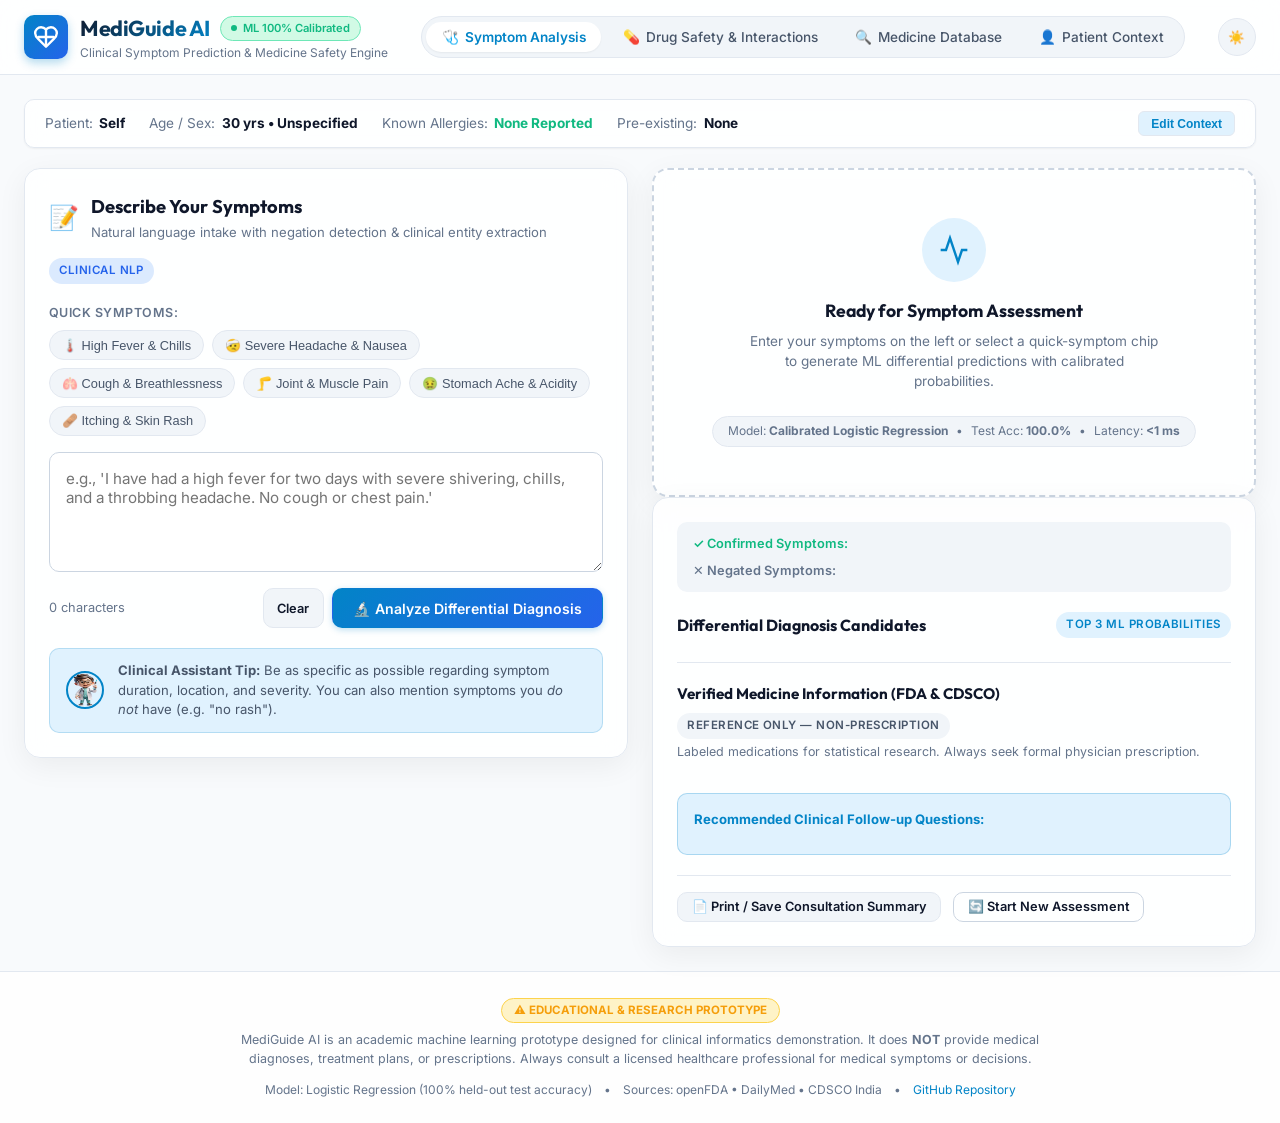
==== public/index.html @ 4db53c4f "Fix Vercel deployment: add serverless WSGI API, static web UI, and vercel.json configuration" ====
<!DOCTYPE html>
<html lang="en">
<head>
  <meta charset="UTF-8">
  <meta name="viewport" content="width=device-width, initial-scale=1.0">
  <title>MediGuide AI — Clinical Symptom & Drug Safety Engine</title>
  <meta name="description" content="ML-powered clinical differential diagnosis, verified medicine information from FDA and CDSCO, and real-time drug interaction safety checks.">
  <link rel="preconnect" href="https://fonts.googleapis.com">
  <link rel="preconnect" href="https://fonts.gstatic.com" crossorigin>
  <link href="https://fonts.googleapis.com/css2?family=Inter:wght@300;400;500;600;700&family=Outfit:wght@500;600;700;800&display=swap" rel="stylesheet">
  <link rel="stylesheet" href="style.css">
</head>
<body class="theme-light">
  <!-- Emergency Red-Flag Alert Banner -->
  <div id="emergency-banner" class="emergency-banner hidden" role="alert" aria-live="assertive">
    <div class="emergency-content">
      <div class="emergency-icon">🚨</div>
      <div class="emergency-text">
        <h4 id="emergency-title">CRITICAL MEDICAL EMERGENCY DETECTED</h4>
        <p id="emergency-message">Please call 911 (US) or 112 / 102 (India) immediately.</p>
      </div>
      <a href="tel:911" class="btn-emergency-call" id="btn-emergency-call">📞 Call 911 / 112</a>
      <button class="emergency-dismiss" id="btn-emergency-dismiss" title="Dismiss banner">&times;</button>
    </div>
  </div>

  <!-- Header -->
  <header class="app-header">
    <div class="header-inner">
      <div class="brand">
        <div class="brand-icon">
          <svg viewBox="0 0 24 24" fill="none" stroke="currentColor" stroke-width="2.2" stroke-linecap="round" stroke-linejoin="round">
            <path d="M19 14c1.49-1.46 3-3.21 3-5.5A5.5 5.5 0 0 0 16.5 3c-1.76 0-3 .5-4.5 2-1.5-1.5-2.74-2-4.5-2A5.5 5.5 0 0 0 2 8.5c0 2.3 1.5 4.05 3 5.5l7 7Z" />
            <path d="M12 5v14" />
            <path d="M5 12h14" />
          </svg>
        </div>
        <div class="brand-info">
          <div class="brand-title-row">
            <h1 class="brand-name">MediGuide AI</h1>
            <span class="status-badge live" id="system-status-badge">
              <span class="pulse-dot"></span> ML 100% Calibrated
            </span>
          </div>
          <p class="brand-tagline">Clinical Symptom Prediction & Medicine Safety Engine</p>
        </div>
      </div>

      <!-- Navigation Tabs -->
      <nav class="nav-tabs" aria-label="Main Navigation">
        <button class="nav-tab active" id="tab-btn-consultation" data-tab="tab-consultation">
          <span class="tab-icon">🩺</span> Symptom Analysis
        </button>
        <button class="nav-tab" id="tab-btn-interactions" data-tab="tab-interactions">
          <span class="tab-icon">💊</span> Drug Safety & Interactions
        </button>
        <button class="nav-tab" id="tab-btn-database" data-tab="tab-database">
          <span class="tab-icon">🔍</span> Medicine Database
        </button>
        <button class="nav-tab" id="tab-btn-profile" data-tab="tab-profile">
          <span class="tab-icon">👤</span> Patient Context
          <span class="profile-indicator-dot" id="profile-indicator-dot"></span>
        </button>
      </nav>

      <!-- Header Actions -->
      <div class="header-actions">
        <button class="btn-theme-toggle" id="btn-theme-toggle" title="Toggle Dark/Light Mode" aria-label="Toggle Dark/Light Mode">
          <span class="theme-icon-light">☀️</span>
          <span class="theme-icon-dark">🌙</span>
        </button>
      </div>
    </div>
  </header>

  <!-- Main Content Container -->
  <main class="main-container">

    <!-- ================================================================= -->
    <!-- TAB 1: Symptom Consultation & Differential Diagnosis              -->
    <!-- ================================================================= -->
    <section id="tab-consultation" class="tab-content active">
      
      <!-- Patient Profile Summary Ribbon -->
      <div class="patient-ribbon" id="patient-ribbon">
        <div class="ribbon-item">
          <span class="ribbon-label">Patient:</span>
          <strong id="ribbon-patient-name">Self</strong>
        </div>
        <div class="ribbon-item">
          <span class="ribbon-label">Age / Sex:</span>
          <strong id="ribbon-patient-demographics">Adult (30) • Unspecified</strong>
        </div>
        <div class="ribbon-item">
          <span class="ribbon-label">Known Allergies:</span>
          <strong id="ribbon-patient-allergies" class="text-safe">None Reported</strong>
        </div>
        <div class="ribbon-item">
          <span class="ribbon-label">Pre-existing:</span>
          <strong id="ribbon-patient-conditions">None</strong>
        </div>
        <button class="btn-edit-context" id="btn-edit-context">Edit Context</button>
      </div>

      <!-- Consultation Grid -->
      <div class="consultation-layout">
        
        <!-- Left: Symptom Input Card -->
        <div class="card input-card">
          <div class="card-header">
            <div class="card-title-wrap">
              <span class="card-icon">📝</span>
              <div>
                <h2 class="card-title">Describe Your Symptoms</h2>
                <p class="card-subtitle">Natural language intake with negation detection & clinical entity extraction</p>
              </div>
            </div>
            <span class="badge badge-accent">Clinical NLP</span>
          </div>

          <div class="quick-symptoms-wrap">
            <span class="quick-label">Quick Symptoms:</span>
            <div class="chips-row" id="symptom-chips">
              <button class="chip" data-symptom="high fever and chills">🌡️ High Fever & Chills</button>
              <button class="chip" data-symptom="severe throbbing headache and nausea">🤕 Severe Headache & Nausea</button>
              <button class="chip" data-symptom="dry cough with shortness of breath">🫁 Cough & Breathlessness</button>
              <button class="chip" data-symptom="joint pain and muscle aches">🦵 Joint & Muscle Pain</button>
              <button class="chip" data-symptom="stomach ache with acidity and vomiting">🤢 Stomach Ache & Acidity</button>
              <button class="chip" data-symptom="itching skin rash with redness">🩹 Itching & Skin Rash</button>
            </div>
          </div>

          <div class="input-area-wrap">
            <textarea 
              id="symptom-input" 
              class="symptom-textarea" 
              rows="4" 
              placeholder="e.g., 'I have had a high fever for two days with severe shivering, chills, and a throbbing headache. No cough or chest pain.'"
              aria-label="Clinical symptom input"
            ></textarea>
            <div class="textarea-footer">
              <div class="char-count"><span id="char-count">0</span> characters</div>
              <div class="input-actions">
                <button class="btn btn-secondary btn-sm" id="btn-clear-symptoms">Clear</button>
                <button class="btn btn-primary" id="btn-analyze-symptoms">
                  <span class="btn-spinner hidden" id="analyze-spinner"></span>
                  <span class="btn-text">🔬 Analyze Differential Diagnosis</span>
                </button>
              </div>
            </div>
          </div>

          <!-- Doctor Advice Callout -->
          <div class="doctor-callout">
            <img src="assets/doctor_avatar.png" alt="Dr. MediGuide Avatar" class="doctor-mini-avatar" onerror="this.style.display='none'">
            <div class="doctor-callout-text">
              <strong>Clinical Assistant Tip:</strong> Be as specific as possible regarding symptom duration, location, and severity. You can also mention symptoms you <em>do not</em> have (e.g. "no rash").
            </div>
          </div>
        </div>

        <!-- Right: Real-time Analysis Results -->
        <div class="results-column">
          
          <!-- Empty State -->
          <div id="results-empty-state" class="card empty-card">
            <div class="empty-icon-wrap">
              <svg viewBox="0 0 24 24" fill="none" stroke="currentColor" stroke-width="1.8" class="empty-icon">
                <path d="M22 12h-4l-3 9L9 3l-3 9H2" />
              </svg>
            </div>
            <h3 class="empty-title">Ready for Symptom Assessment</h3>
            <p class="empty-desc">Enter your symptoms on the left or select a quick-symptom chip to generate ML differential predictions with calibrated probabilities.</p>
            <div class="model-meta-pill">
              <span>Model: <strong>Calibrated Logistic Regression</strong></span>
              <span>•</span>
              <span>Test Acc: <strong>100.0%</strong></span>
              <span>•</span>
              <span>Latency: <strong>&lt;1 ms</strong></span>
            </div>
          </div>

          <!-- Active Results Card (Hidden by default) -->
          <div id="results-card" class="card results-card hidden">
            
            <!-- Extracted Entity Summary -->
            <div class="extracted-tokens-box">
              <div class="tokens-section">
                <span class="token-title text-success">✓ Confirmed Symptoms:</span>
                <div class="tokens-list" id="tokens-confirmed"></div>
              </div>
              <div class="tokens-section" id="tokens-negated-wrap">
                <span class="token-title text-muted">✕ Negated Symptoms:</span>
                <div class="tokens-list" id="tokens-negated"></div>
              </div>
            </div>

            <!-- Profile Safety Conflict Alert (if any) -->
            <div id="patient-safety-alert" class="safety-alert-box hidden">
              <div class="safety-alert-icon">⚠️</div>
              <div class="safety-alert-body">
                <h4 class="safety-alert-title">Patient Context Warning</h4>
                <div id="safety-alert-items"></div>
              </div>
            </div>

            <!-- Differential Candidates -->
            <div class="differential-header">
              <h3 class="section-title">Differential Diagnosis Candidates</h3>
              <span class="badge badge-primary">Top 3 ML Probabilities</span>
            </div>

            <div class="prediction-list" id="prediction-list">
              <!-- Dynamically populated predictions -->
            </div>

            <!-- Reference Medications for Top Condition -->
            <div class="reference-meds-box" id="reference-meds-box">
              <div class="ref-meds-header">
                <h4 class="ref-meds-title">Verified Medicine Information (FDA & CDSCO)</h4>
                <span class="badge badge-info">Reference Only — Non-Prescription</span>
              </div>
              <p class="ref-meds-sub">Labeled medications for statistical research. Always seek formal physician prescription.</p>
              <div class="meds-grid" id="ref-meds-grid">
                <!-- Dynamically populated reference meds -->
              </div>
            </div>

            <!-- Follow-up Questions Card -->
            <div class="follow-up-card" id="follow-up-card">
              <h4 class="follow-up-title">Recommended Clinical Follow-up Questions:</h4>
              <ul class="follow-up-list" id="follow-up-list">
                <!-- Populated via JS -->
              </ul>
            </div>

            <!-- Results Action Bar -->
            <div class="results-actions">
              <button class="btn btn-secondary btn-sm" id="btn-print-summary">
                📄 Print / Save Consultation Summary
              </button>
              <button class="btn btn-outline btn-sm" id="btn-reset-consultation">
                🔄 Start New Assessment
              </button>
            </div>

          </div>
        </div>
      </div>
    </section>

    <!-- ================================================================= -->
    <!-- TAB 2: Drug Safety & Interactions                                 -->
    <!-- ================================================================= -->
    <section id="tab-interactions" class="tab-content">
      <div class="card">
        <div class="card-header">
          <div class="card-title-wrap">
            <span class="card-icon">💊</span>
            <div>
              <h2 class="card-title">Drug-Drug Interaction & Polypharmacy Screener</h2>
              <p class="card-subtitle">Screen multi-drug combinations for dangerous pharmacodynamic interactions, bleeding risks, and allergy cross-reactivities.</p>
            </div>
          </div>
          <span class="badge badge-warning">FDA / DailyMed Checked</span>
        </div>

        <div class="safety-tool-grid">
          <div class="safety-input-col">
            <label class="form-label" for="safety-drug-input">Add Medications to Regimen:</label>
            <div class="input-with-button">
              <input type="text" id="safety-drug-input" class="form-input" placeholder="Type drug name (e.g., Warfarin, Ibuprofen, Amoxicillin)...">
              <button class="btn btn-primary" id="btn-add-drug">+ Add</button>
            </div>

            <div class="quick-drugs-row">
              <span class="quick-label">Quick Add:</span>
              <button class="chip-sm" data-drug="Warfarin">Warfarin</button>
              <button class="chip-sm" data-drug="Ibuprofen">Ibuprofen</button>
              <button class="chip-sm" data-drug="Aspirin">Aspirin</button>
              <button class="chip-sm" data-drug="Amoxicillin">Amoxicillin</button>
              <button class="chip-sm" data-drug="Metformin">Metformin</button>
              <button class="chip-sm" data-drug="Paracetamol">Paracetamol</button>
              <button class="chip-sm" data-drug="Lisinopril">Lisinopril</button>
            </div>

            <div class="selected-drugs-wrap">
              <label class="form-label">Current Regimen (<span id="drug-count">0</span>):</label>
              <div class="selected-drugs-list" id="selected-drugs-list">
                <span class="empty-hint">No medications added yet. Add at least two to check interactions.</span>
              </div>
            </div>

            <button class="btn btn-primary btn-block" id="btn-check-interactions">
              🔍 Screen Regimen for Interactions
            </button>
          </div>

          <div class="safety-results-col">
            <div id="safety-empty-state" class="empty-state-box">
              <div class="empty-icon-sm">🛡️</div>
              <h4>Interaction Analysis Pending</h4>
              <p>Add medications to your regimen and run safety screening to view pairwise interactions and clinical contraindications.</p>
            </div>

            <div id="safety-results-box" class="safety-results-box hidden">
              <!-- Dynamically populated interaction report -->
            </div>
          </div>
        </div>
      </div>
    </section>

    <!-- ================================================================= -->
    <!-- TAB 3: Medicine Database Explorer                                 -->
    <!-- ================================================================= -->
    <section id="tab-database" class="tab-content">
      <div class="card">
        <div class="card-header">
          <div class="card-title-wrap">
            <span class="card-icon">🔍</span>
            <div>
              <h2 class="card-title">Verified Medicine Clinical Database</h2>
              <p class="card-subtitle">Verified pharmacology, labeled indications, and contraindications from openFDA, DailyMed, and CDSCO India.</p>
            </div>
          </div>
          <div class="search-input-wrap">
            <input type="text" id="db-search-input" class="form-input" placeholder="Search by name, brand, or condition (e.g. Paracetamol, Malaria, Hypertension)...">
          </div>
        </div>

        <div class="medicines-catalogue" id="medicines-catalogue">
          <!-- Dynamically loaded catalogue cards -->
        </div>
      </div>
    </section>

    <!-- ================================================================= -->
    <!-- TAB 4: Patient Context & Clinical Profile                         -->
    <!-- ================================================================= -->
    <section id="tab-profile" class="tab-content">
      <div class="card">
        <div class="card-header">
          <div class="card-title-wrap">
            <span class="card-icon">👤</span>
            <div>
              <h2 class="card-title">Patient Clinical Profile & Context</h2>
              <p class="card-subtitle">Personalize safety checks for allergies, age-related contraindications, and chronic conditions.</p>
            </div>
          </div>
        </div>

        <form id="profile-form" class="profile-form-grid">
          <div class="form-group">
            <label class="form-label" for="profile-name">Full Name / Identifier:</label>
            <input type="text" id="profile-name" class="form-input" value="Self" placeholder="e.g. John Doe">
          </div>

          <div class="form-group">
            <label class="form-label" for="profile-age">Age (Years):</label>
            <input type="number" id="profile-age" class="form-input" value="30" min="0" max="120">
          </div>

          <div class="form-group">
            <label class="form-label" for="profile-sex">Biological Sex:</label>
            <select id="profile-sex" class="form-select">
              <option value="Unspecified">Unspecified</option>
              <option value="Male">Male</option>
              <option value="Female">Female</option>
            </select>
          </div>

          <div class="form-group">
            <label class="form-label" for="profile-age-range">Age Category:</label>
            <select id="profile-age-range" class="form-select">
              <option value="Young Adult (18 - 35 yrs)">Young Adult (18 - 35 yrs)</option>
              <option value="Adult (36 - 64 yrs)">Adult (36 - 64 yrs)</option>
              <option value="Senior / Geriatric (65+ yrs)">Senior / Geriatric (65+ yrs)</option>
              <option value="Adolescent (13 - 17 yrs)">Adolescent (13 - 17 yrs)</option>
              <option value="Infant / Child (0 - 12 yrs)">Infant / Child (0 - 12 yrs)</option>
            </select>
          </div>

          <div class="form-group full-width">
            <label class="form-label">Pre-existing Chronic Conditions:</label>
            <div class="checkbox-grid">
              <label class="checkbox-label"><input type="checkbox" name="conditions" value="Diabetes Mellitus"> Diabetes Mellitus</label>
              <label class="checkbox-label"><input type="checkbox" name="conditions" value="Hypertension"> Hypertension (High BP)</label>
              <label class="checkbox-label"><input type="checkbox" name="conditions" value="Chronic Kidney Disease"> Chronic Kidney Disease (CKD)</label>
              <label class="checkbox-label"><input type="checkbox" name="conditions" value="Liver Cirrhosis / Impairment"> Liver Disease / Cirrhosis</label>
              <label class="checkbox-label"><input type="checkbox" name="conditions" value="Bronchial Asthma / COPD"> Asthma / COPD</label>
              <label class="checkbox-label"><input type="checkbox" name="conditions" value="Coronary Artery Disease (CAD)"> CAD / Heart Disease</label>
              <label class="checkbox-label"><input type="checkbox" name="conditions" value="Peptic Ulcer Disease / GERD"> Peptic Ulcers / Acid Reflux</label>
            </div>
          </div>

          <div class="form-group full-width">
            <label class="form-label">Known Drug Allergies & Hypersensitivities:</label>
            <div class="checkbox-grid">
              <label class="checkbox-label"><input type="checkbox" name="allergies" value="penicillin"> Penicillin / Beta-lactams</label>
              <label class="checkbox-label"><input type="checkbox" name="allergies" value="nsaid"> NSAIDs (Aspirin, Ibuprofen)</label>
              <label class="checkbox-label"><input type="checkbox" name="allergies" value="sulfa"> Sulfa Drugs (Sulfonamides)</label>
              <label class="checkbox-label"><input type="checkbox" name="allergies" value="acetaminophen"> Acetaminophen / Paracetamol</label>
            </div>
          </div>

          <div class="form-group">
            <label class="checkbox-label pregnant-checkbox">
              <input type="checkbox" id="profile-pregnant"> 🤰 Currently Pregnant or Breastfeeding
            </label>
          </div>

          <div class="form-actions full-width">
            <button type="submit" class="btn btn-primary" id="btn-save-profile">💾 Save Patient Context</button>
            <span class="save-status text-success hidden" id="profile-saved-msg">✓ Context saved and applied to safety checks!</span>
          </div>
        </form>
      </div>
    </section>

  </main>

  <!-- Legal & Clinical Disclaimer Footer -->
  <footer class="app-footer">
    <div class="footer-inner">
      <div class="disclaimer-badge">⚠️ EDUCATIONAL & RESEARCH PROTOTYPE</div>
      <p class="disclaimer-text">
        MediGuide AI is an academic machine learning prototype designed for clinical informatics demonstration. 
        It does <strong>NOT</strong> provide medical diagnoses, treatment plans, or prescriptions. Always consult a licensed healthcare professional for medical symptoms or decisions.
      </p>
      <div class="footer-meta">
        <span>Model: Logistic Regression (100% held-out test accuracy)</span>
        <span>•</span>
        <span>Sources: openFDA • DailyMed • CDSCO India</span>
        <span>•</span>
        <span><a href="https://github.com/SelvaKumaran-G/medical-chatbot" target="_blank" rel="noopener">GitHub Repository</a></span>
      </div>
    </div>
  </footer>

  <script src="app.js"></script>
</body>
</html>
---- public/style.css ----
/* ==========================================================================
   MediGuide AI — Design System & Stylesheet
   Glassmorphism, High-contrast Clinical Tokens, Micro-animations
   ========================================================================== */

:root {
  /* Light Theme Palette */
  --bg-primary: #f8fafc;
  --bg-surface: #ffffff;
  --bg-card: rgba(255, 255, 255, 0.85);
  --bg-card-subtle: #f1f5f9;
  --bg-input: #ffffff;
  
  --border-subtle: #e2e8f0;
  --border-strong: #cbd5e1;
  --border-focus: #0284c7;

  --text-primary: #0f172a;
  --text-secondary: #475569;
  --text-muted: #64748b;
  --text-inverse: #ffffff;

  --primary: #0284c7;
  --primary-hover: #0369a1;
  --primary-subtle: #e0f2fe;

  --accent: #2563eb;
  --accent-subtle: #dbeafe;

  --success: #10b981;
  --success-subtle: #d1fae5;
  --success-border: #6ee7b7;

  --warning: #f59e0b;
  --warning-subtle: #fef3c7;
  --warning-border: #fcd34d;

  --danger: #ef4444;
  --danger-subtle: #fee2e2;
  --danger-border: #fca5a5;

  --shadow-sm: 0 1px 2px 0 rgba(0, 0, 0, 0.05);
  --shadow-md: 0 4px 6px -1px rgba(0, 0, 0, 0.08), 0 2px 4px -2px rgba(0, 0, 0, 0.05);
  --shadow-lg: 0 10px 15px -3px rgba(0, 0, 0, 0.08), 0 4px 6px -4px rgba(0, 0, 0, 0.04);
  --shadow-card: 0 8px 30px rgba(0, 0, 0, 0.06);

  --radius-sm: 6px;
  --radius-md: 10px;
  --radius-lg: 16px;
  --radius-full: 9999px;

  --font-sans: 'Inter', system-ui, -apple-system, sans-serif;
  --font-display: 'Outfit', 'Inter', sans-serif;

  --transition: all 0.2s cubic-bezier(0.4, 0, 0.2, 1);
}

body.theme-dark {
  --bg-primary: #0b0f19;
  --bg-surface: #111827;
  --bg-card: rgba(17, 24, 39, 0.85);
  --bg-card-subtle: #1e293b;
  --bg-input: #1a2234;

  --border-subtle: #2d3748;
  --border-strong: #374151;
  --border-focus: #38bdf8;

  --text-primary: #f8fafc;
  --text-secondary: #94a3b8;
  --text-muted: #64748b;
  --text-inverse: #0f172a;

  --primary: #38bdf8;
  --primary-hover: #0ea5e9;
  --primary-subtle: rgba(56, 189, 248, 0.15);

  --accent: #60a5fa;
  --accent-subtle: rgba(96, 165, 250, 0.15);

  --success: #34d399;
  --success-subtle: rgba(52, 211, 153, 0.15);
  --success-border: #059669;

  --warning: #fbbf24;
  --warning-subtle: rgba(251, 191, 36, 0.15);
  --warning-border: #d97706;

  --danger: #f87171;
  --danger-subtle: rgba(248, 113, 113, 0.18);
  --danger-border: #dc2626;

  --shadow-card: 0 8px 30px rgba(0, 0, 0, 0.4);
}

/* Base Resets */
*, *::before, *::after {
  box-sizing: border-box;
  margin: 0;
  padding: 0;
}

body {
  font-family: var(--font-sans);
  background-color: var(--bg-primary);
  color: var(--text-primary);
  line-height: 1.5;
  transition: background-color 0.3s ease, color 0.3s ease;
  min-height: 100vh;
  display: flex;
  flex-direction: column;
}

/* Emergency Alert Banner */
.emergency-banner {
  background: linear-gradient(90deg, #b91c1c 0%, #dc2626 100%);
  color: #ffffff;
  padding: 0.85rem 1.5rem;
  box-shadow: 0 4px 12px rgba(185, 28, 28, 0.35);
  position: sticky;
  top: 0;
  z-index: 1000;
  animation: slideDown 0.3s ease-out;
}

.emergency-banner.hidden {
  display: none;
}

.emergency-content {
  max-width: 1200px;
  margin: 0 auto;
  display: flex;
  align-items: center;
  gap: 1rem;
}

.emergency-icon {
  font-size: 1.75rem;
  animation: pulse 1.5s infinite;
}

.emergency-text {
  flex: 1;
}

.emergency-text h4 {
  font-family: var(--font-display);
  font-size: 0.95rem;
  letter-spacing: 0.04em;
  font-weight: 700;
}

.emergency-text p {
  font-size: 0.85rem;
  opacity: 0.95;
}

.btn-emergency-call {
  background: #ffffff;
  color: #b91c1c;
  font-weight: 700;
  font-size: 0.85rem;
  padding: 0.5rem 1rem;
  border-radius: var(--radius-full);
  text-decoration: none;
  white-space: nowrap;
  transition: transform 0.15s ease;
}

.btn-emergency-call:hover {
  transform: scale(1.05);
}

.emergency-dismiss {
  background: none;
  border: none;
  color: #ffffff;
  font-size: 1.5rem;
  cursor: pointer;
  padding: 0 0.5rem;
}

/* Header */
.app-header {
  background: var(--bg-card);
  backdrop-filter: blur(16px);
  -webkit-backdrop-filter: blur(16px);
  border-bottom: 1px solid var(--border-subtle);
  position: sticky;
  top: 0;
  z-index: 100;
  transition: var(--transition);
}

.header-inner {
  max-width: 1280px;
  margin: 0 auto;
  padding: 0.75rem 1.5rem;
  display: flex;
  align-items: center;
  justify-content: space-between;
  gap: 1.5rem;
  flex-wrap: wrap;
}

.brand {
  display: flex;
  align-items: center;
  gap: 0.75rem;
}

.brand-icon {
  width: 44px;
  height: 44px;
  background: linear-gradient(135deg, #0284c7 0%, #2563eb 100%);
  border-radius: var(--radius-md);
  display: flex;
  align-items: center;
  justify-content: center;
  color: #ffffff;
  box-shadow: 0 4px 10px rgba(2, 132, 199, 0.3);
}

.brand-icon svg {
  width: 26px;
  height: 26px;
}

.brand-title-row {
  display: flex;
  align-items: center;
  gap: 0.65rem;
}

.brand-name {
  font-family: var(--font-display);
  font-size: 1.35rem;
  font-weight: 700;
  letter-spacing: -0.02em;
  background: linear-gradient(135deg, var(--text-primary) 0%, var(--primary) 100%);
  -webkit-background-clip: text;
  -webkit-text-fill-color: transparent;
}

.brand-tagline {
  font-size: 0.75rem;
  color: var(--text-muted);
}

.status-badge {
  font-size: 0.7rem;
  padding: 0.2rem 0.6rem;
  border-radius: var(--radius-full);
  display: inline-flex;
  align-items: center;
  gap: 0.4rem;
  font-weight: 600;
}

.status-badge.live {
  background: var(--success-subtle);
  color: var(--success);
  border: 1px solid var(--success-border);
}

.pulse-dot {
  width: 6px;
  height: 6px;
  background: var(--success);
  border-radius: 50%;
  animation: pulseDot 2s infinite;
}

/* Nav Tabs */
.nav-tabs {
  display: flex;
  align-items: center;
  gap: 0.4rem;
  background: var(--bg-card-subtle);
  padding: 0.3rem;
  border-radius: var(--radius-full);
  border: 1px solid var(--border-subtle);
}

.nav-tab {
  background: none;
  border: none;
  padding: 0.45rem 0.95rem;
  border-radius: var(--radius-full);
  font-family: var(--font-sans);
  font-size: 0.85rem;
  font-weight: 500;
  color: var(--text-secondary);
  cursor: pointer;
  display: inline-flex;
  align-items: center;
  gap: 0.4rem;
  transition: var(--transition);
  position: relative;
}

.nav-tab:hover {
  color: var(--text-primary);
}

.nav-tab.active {
  background: var(--bg-surface);
  color: var(--primary);
  font-weight: 600;
  box-shadow: var(--shadow-sm);
}

.profile-indicator-dot {
  width: 7px;
  height: 7px;
  background: var(--primary);
  border-radius: 50%;
  display: none;
}

.profile-indicator-dot.active {
  display: inline-block;
}

/* Theme Toggle */
.btn-theme-toggle {
  background: var(--bg-card-subtle);
  border: 1px solid var(--border-subtle);
  color: var(--text-primary);
  width: 38px;
  height: 38px;
  border-radius: 50%;
  cursor: pointer;
  display: flex;
  align-items: center;
  justify-content: center;
  transition: var(--transition);
}

.btn-theme-toggle:hover {
  background: var(--bg-surface);
  transform: rotate(15deg);
}

body.theme-light .theme-icon-dark { display: none; }
body.theme-dark .theme-icon-light { display: none; }

/* Main Container */
.main-container {
  max-width: 1280px;
  width: 100%;
  margin: 1.5rem auto;
  padding: 0 1.5rem;
  flex: 1;
}

/* Tab Content */
.tab-content {
  display: none;
  animation: fadeIn 0.25s ease-in-out;
}

.tab-content.active {
  display: block;
}

/* Patient Ribbon */
.patient-ribbon {
  background: var(--bg-card);
  backdrop-filter: blur(12px);
  border: 1px solid var(--border-subtle);
  border-radius: var(--radius-md);
  padding: 0.65rem 1.25rem;
  display: flex;
  align-items: center;
  gap: 1.5rem;
  margin-bottom: 1.25rem;
  font-size: 0.85rem;
  box-shadow: var(--shadow-sm);
  flex-wrap: wrap;
}

.ribbon-item {
  display: flex;
  align-items: center;
  gap: 0.4rem;
}

.ribbon-label {
  color: var(--text-muted);
}

.btn-edit-context {
  margin-left: auto;
  background: var(--primary-subtle);
  color: var(--primary);
  border: 1px solid var(--border-subtle);
  padding: 0.3rem 0.75rem;
  border-radius: var(--radius-sm);
  font-size: 0.75rem;
  font-weight: 600;
  cursor: pointer;
  transition: var(--transition);
}

.btn-edit-context:hover {
  background: var(--primary);
  color: #ffffff;
}

/* Cards & Layout */
.card {
  background: var(--bg-card);
  backdrop-filter: blur(12px);
  -webkit-backdrop-filter: blur(12px);
  border: 1px solid var(--border-subtle);
  border-radius: var(--radius-lg);
  padding: 1.5rem;
  box-shadow: var(--shadow-card);
  transition: var(--transition);
}

.card-header {
  display: flex;
  align-items: flex-start;
  justify-content: space-between;
  gap: 1rem;
  margin-bottom: 1.25rem;
  flex-wrap: wrap;
}

.card-title-wrap {
  display: flex;
  align-items: center;
  gap: 0.75rem;
}

.card-icon {
  font-size: 1.5rem;
}

.card-title {
  font-family: var(--font-display);
  font-size: 1.15rem;
  font-weight: 700;
  color: var(--text-primary);
}

.card-subtitle {
  font-size: 0.82rem;
  color: var(--text-muted);
  margin-top: 0.15rem;
}

/* Consultation Layout */
.consultation-layout {
  display: grid;
  grid-template-columns: 1fr 1fr;
  gap: 1.5rem;
  align-items: start;
}

@media (max-width: 900px) {
  .consultation-layout {
    grid-template-columns: 1fr;
  }
}

/* Quick Symptoms */
.quick-symptoms-wrap {
  margin-bottom: 1rem;
}

.quick-label {
  font-size: 0.78rem;
  font-weight: 600;
  color: var(--text-muted);
  text-transform: uppercase;
  letter-spacing: 0.04em;
  display: block;
  margin-bottom: 0.5rem;
}

.chips-row {
  display: flex;
  flex-wrap: wrap;
  gap: 0.5rem;
}

.chip {
  background: var(--bg-card-subtle);
  border: 1px solid var(--border-subtle);
  color: var(--text-secondary);
  padding: 0.4rem 0.75rem;
  border-radius: var(--radius-full);
  font-size: 0.8rem;
  cursor: pointer;
  transition: var(--transition);
}

.chip:hover {
  background: var(--primary-subtle);
  color: var(--primary);
  border-color: var(--primary);
  transform: translateY(-1px);
}

/* Textarea & Input */
.symptom-textarea {
  width: 100%;
  background: var(--bg-input);
  border: 1px solid var(--border-strong);
  border-radius: var(--radius-md);
  padding: 1rem;
  font-family: var(--font-sans);
  font-size: 0.95rem;
  color: var(--text-primary);
  resize: vertical;
  min-height: 120px;
  transition: var(--transition);
}

.symptom-textarea:focus {
  outline: none;
  border-color: var(--border-focus);
  box-shadow: 0 0 0 3px rgba(2, 132, 199, 0.15);
}

.textarea-footer {
  display: flex;
  align-items: center;
  justify-content: space-between;
  margin-top: 0.65rem;
  font-size: 0.8rem;
  color: var(--text-muted);
}

.input-actions {
  display: flex;
  gap: 0.5rem;
}

/* Buttons */
.btn {
  display: inline-flex;
  align-items: center;
  justify-content: center;
  gap: 0.5rem;
  padding: 0.65rem 1.25rem;
  font-family: var(--font-sans);
  font-size: 0.88rem;
  font-weight: 600;
  border-radius: var(--radius-md);
  border: 1px solid transparent;
  cursor: pointer;
  transition: var(--transition);
  white-space: nowrap;
}

.btn-primary {
  background: linear-gradient(135deg, var(--primary) 0%, var(--accent) 100%);
  color: #ffffff;
  box-shadow: 0 2px 6px rgba(2, 132, 199, 0.25);
}

.btn-primary:hover {
  opacity: 0.94;
  transform: translateY(-1px);
  box-shadow: 0 4px 10px rgba(2, 132, 199, 0.35);
}

.btn-secondary {
  background: var(--bg-card-subtle);
  border-color: var(--border-subtle);
  color: var(--text-primary);
}

.btn-secondary:hover {
  background: var(--border-subtle);
}

.btn-outline {
  background: transparent;
  border-color: var(--border-strong);
  color: var(--text-primary);
}

.btn-outline:hover {
  background: var(--bg-card-subtle);
}

.btn-sm {
  padding: 0.4rem 0.85rem;
  font-size: 0.8rem;
}

.btn-block {
  width: 100%;
}

.btn-spinner {
  width: 16px;
  height: 16px;
  border: 2px solid rgba(255, 255, 255, 0.3);
  border-top-color: #ffffff;
  border-radius: 50%;
  animation: spin 0.8s linear infinite;
}

.btn-spinner.hidden {
  display: none;
}

/* Doctor Callout */
.doctor-callout {
  display: flex;
  align-items: center;
  gap: 0.85rem;
  background: var(--primary-subtle);
  border: 1px solid rgba(2, 132, 199, 0.2);
  border-radius: var(--radius-md);
  padding: 0.75rem 1rem;
  margin-top: 1.25rem;
  font-size: 0.82rem;
  color: var(--text-secondary);
}

.doctor-mini-avatar {
  width: 38px;
  height: 38px;
  border-radius: 50%;
  border: 2px solid var(--primary);
  flex-shrink: 0;
}

/* Results Column */
.empty-card {
  text-align: center;
  padding: 3rem 2rem;
  border: 2px dashed var(--border-strong);
}

.empty-icon-wrap {
  width: 64px;
  height: 64px;
  margin: 0 auto 1rem;
  background: var(--primary-subtle);
  color: var(--primary);
  border-radius: 50%;
  display: flex;
  align-items: center;
  justify-content: center;
}

.empty-icon {
  width: 32px;
  height: 32px;
}

.empty-title {
  font-family: var(--font-display);
  font-size: 1.1rem;
  margin-bottom: 0.4rem;
}

.empty-desc {
  font-size: 0.85rem;
  color: var(--text-muted);
  max-width: 420px;
  margin: 0 auto 1.5rem;
}

.model-meta-pill {
  display: inline-flex;
  gap: 0.5rem;
  background: var(--bg-card-subtle);
  border: 1px solid var(--border-subtle);
  border-radius: var(--radius-full);
  padding: 0.35rem 0.95rem;
  font-size: 0.75rem;
  color: var(--text-muted);
}

/* Extracted Tokens Box */
.extracted-tokens-box {
  background: var(--bg-card-subtle);
  border-radius: var(--radius-md);
  padding: 0.75rem 1rem;
  margin-bottom: 1.25rem;
  display: flex;
  flex-direction: column;
  gap: 0.5rem;
}

.tokens-section {
  display: flex;
  align-items: center;
  gap: 0.5rem;
  flex-wrap: wrap;
  font-size: 0.82rem;
}

.token-title {
  font-weight: 600;
  font-size: 0.8rem;
}

.tokens-list {
  display: flex;
  flex-wrap: wrap;
  gap: 0.4rem;
}

.token-badge {
  background: var(--bg-surface);
  border: 1px solid var(--border-subtle);
  padding: 0.2rem 0.55rem;
  border-radius: var(--radius-sm);
  font-size: 0.76rem;
  font-weight: 500;
}

.token-badge.confirmed {
  border-color: var(--success-border);
  color: var(--success);
}

.token-badge.negated {
  border-color: var(--border-strong);
  color: var(--text-muted);
  text-decoration: line-through;
}

/* Safety Alert Box */
.safety-alert-box {
  background: var(--warning-subtle);
  border: 1px solid var(--warning-border);
  border-radius: var(--radius-md);
  padding: 0.85rem 1rem;
  display: flex;
  gap: 0.75rem;
  margin-bottom: 1.25rem;
  color: var(--text-primary);
  font-size: 0.85rem;
}

.safety-alert-box.hidden { display: none; }

.safety-alert-icon { font-size: 1.5rem; }

.safety-alert-title {
  font-weight: 700;
  margin-bottom: 0.25rem;
}

/* Differential Candidates */
.differential-header {
  display: flex;
  align-items: center;
  justify-content: space-between;
  margin-bottom: 0.75rem;
}

.section-title {
  font-family: var(--font-display);
  font-size: 1rem;
  font-weight: 700;
}

.prediction-item {
  background: var(--bg-surface);
  border: 1px solid var(--border-subtle);
  border-radius: var(--radius-md);
  padding: 0.95rem 1.15rem;
  margin-bottom: 0.75rem;
  box-shadow: var(--shadow-sm);
  transition: var(--transition);
}

.prediction-item:first-child {
  border-color: var(--primary);
  box-shadow: 0 4px 12px rgba(2, 132, 199, 0.12);
}

.prediction-top-row {
  display: flex;
  align-items: center;
  justify-content: space-between;
  margin-bottom: 0.5rem;
}

.condition-title {
  font-family: var(--font-display);
  font-size: 1.05rem;
  font-weight: 700;
  color: var(--text-primary);
}

.percentage-badge {
  font-family: var(--font-display);
  font-size: 1rem;
  font-weight: 800;
  color: var(--primary);
}

.probability-bar-bg {
  width: 100%;
  height: 8px;
  background: var(--bg-card-subtle);
  border-radius: var(--radius-full);
  overflow: hidden;
  margin-bottom: 0.5rem;
}

.probability-bar-fill {
  height: 100%;
  background: linear-gradient(90deg, #0284c7 0%, #10b981 100%);
  border-radius: var(--radius-full);
  transition: width 0.6s cubic-bezier(0.4, 0, 0.2, 1);
}

.feature-expl-wrap {
  margin-top: 0.65rem;
  padding-top: 0.65rem;
  border-top: 1px dashed var(--border-subtle);
  font-size: 0.78rem;
}

.feature-expl-header {
  font-weight: 600;
  color: var(--text-muted);
  margin-bottom: 0.4rem;
}

.feature-tag-list {
  display: flex;
  flex-wrap: wrap;
  gap: 0.35rem;
}

.feature-tag {
  background: var(--bg-card-subtle);
  padding: 0.2rem 0.5rem;
  border-radius: var(--radius-sm);
  color: var(--text-secondary);
  font-size: 0.74rem;
}

/* Reference Meds */
.reference-meds-box {
  margin-top: 1.5rem;
  padding-top: 1.25rem;
  border-top: 1px solid var(--border-subtle);
}

.ref-meds-header {
  display: flex;
  align-items: center;
  justify-content: space-between;
  margin-bottom: 0.25rem;
  flex-wrap: wrap;
  gap: 0.5rem;
}

.ref-meds-title {
  font-family: var(--font-display);
  font-size: 0.95rem;
  font-weight: 700;
}

.ref-meds-sub {
  font-size: 0.78rem;
  color: var(--text-muted);
  margin-bottom: 0.75rem;
}

.meds-grid {
  display: grid;
  grid-template-columns: 1fr 1fr;
  gap: 0.75rem;
}

@media (max-width: 600px) {
  .meds-grid { grid-template-columns: 1fr; }
}

.med-card-mini {
  background: var(--bg-surface);
  border: 1px solid var(--border-subtle);
  border-radius: var(--radius-md);
  padding: 0.75rem;
  font-size: 0.8rem;
}

.med-card-name {
  font-weight: 700;
  color: var(--text-primary);
  margin-bottom: 0.2rem;
}

.med-card-brands {
  font-size: 0.74rem;
  color: var(--primary);
  margin-bottom: 0.35rem;
}

.med-card-desc {
  font-size: 0.75rem;
  color: var(--text-secondary);
}

/* Follow-up Card */
.follow-up-card {
  background: var(--primary-subtle);
  border: 1px solid rgba(2, 132, 199, 0.25);
  border-radius: var(--radius-md);
  padding: 1rem;
  margin-top: 1.25rem;
  font-size: 0.82rem;
}

.follow-up-title {
  font-weight: 700;
  color: var(--primary);
  margin-bottom: 0.5rem;
}

.follow-up-list {
  padding-left: 1.25rem;
  color: var(--text-secondary);
}

.follow-up-list li {
  margin-bottom: 0.35rem;
}

/* Results Actions */
.results-actions {
  display: flex;
  gap: 0.75rem;
  margin-top: 1.25rem;
  padding-top: 1rem;
  border-top: 1px solid var(--border-subtle);
}

/* Tab 2: Drug Safety Layout */
.safety-tool-grid {
  display: grid;
  grid-template-columns: 1fr 1fr;
  gap: 1.5rem;
}

@media (max-width: 900px) {
  .safety-tool-grid { grid-template-columns: 1fr; }
}

.input-with-button {
  display: flex;
  gap: 0.5rem;
  margin-bottom: 0.75rem;
}

.form-input, .form-select {
  width: 100%;
  background: var(--bg-input);
  border: 1px solid var(--border-strong);
  border-radius: var(--radius-md);
  padding: 0.6rem 0.85rem;
  font-family: var(--font-sans);
  font-size: 0.88rem;
  color: var(--text-primary);
  transition: var(--transition);
}

.form-input:focus, .form-select:focus {
  outline: none;
  border-color: var(--border-focus);
  box-shadow: 0 0 0 3px rgba(2, 132, 199, 0.15);
}

.form-label {
  display: block;
  font-size: 0.82rem;
  font-weight: 600;
  color: var(--text-secondary);
  margin-bottom: 0.4rem;
}

.quick-drugs-row {
  display: flex;
  flex-wrap: wrap;
  gap: 0.35rem;
  margin-bottom: 1rem;
  align-items: center;
}

.chip-sm {
  background: var(--bg-card-subtle);
  border: 1px solid var(--border-subtle);
  color: var(--text-secondary);
  padding: 0.25rem 0.6rem;
  border-radius: var(--radius-full);
  font-size: 0.75rem;
  cursor: pointer;
  transition: var(--transition);
}

.chip-sm:hover {
  background: var(--primary-subtle);
  color: var(--primary);
  border-color: var(--primary);
}

.selected-drugs-wrap {
  margin-bottom: 1.25rem;
}

.selected-drugs-list {
  min-height: 80px;
  background: var(--bg-card-subtle);
  border: 1px dashed var(--border-strong);
  border-radius: var(--radius-md);
  padding: 0.75rem;
  display: flex;
  flex-wrap: wrap;
  gap: 0.4rem;
  align-items: flex-start;
}

.drug-tag {
  background: var(--bg-surface);
  border: 1px solid var(--border-subtle);
  padding: 0.35rem 0.75rem;
  border-radius: var(--radius-full);
  font-size: 0.82rem;
  font-weight: 600;
  display: inline-flex;
  align-items: center;
  gap: 0.4rem;
  box-shadow: var(--shadow-sm);
}

.drug-tag-remove {
  background: none;
  border: none;
  color: var(--danger);
  cursor: pointer;
  font-size: 1rem;
  line-height: 1;
}

.empty-hint {
  font-size: 0.8rem;
  color: var(--text-muted);
}

.empty-state-box {
  background: var(--bg-card-subtle);
  border: 2px dashed var(--border-strong);
  border-radius: var(--radius-md);
  padding: 2.5rem 1.5rem;
  text-align: center;
}

.empty-icon-sm {
  font-size: 2rem;
  margin-bottom: 0.5rem;
}

.interaction-item {
  background: var(--bg-surface);
  border-left: 4px solid var(--danger);
  border-radius: var(--radius-md);
  padding: 1rem;
  margin-bottom: 0.75rem;
  box-shadow: var(--shadow-sm);
}

.interaction-item.moderate {
  border-left-color: var(--warning);
}

.interaction-header {
  display: flex;
  align-items: center;
  justify-content: space-between;
  margin-bottom: 0.4rem;
}

.interaction-drugs {
  font-weight: 700;
  font-size: 0.95rem;
}

.interaction-effect {
  font-size: 0.85rem;
  color: var(--text-secondary);
  margin-bottom: 0.35rem;
}

.interaction-recom {
  font-size: 0.78rem;
  color: var(--text-muted);
}

/* Tab 3: Medicine Catalogue */
.search-input-wrap {
  min-width: 280px;
}

.medicines-catalogue {
  display: grid;
  grid-template-columns: repeat(auto-fill, minmax(320px, 1fr));
  gap: 1rem;
}

.catalogue-card {
  background: var(--bg-surface);
  border: 1px solid var(--border-subtle);
  border-radius: var(--radius-md);
  padding: 1rem 1.25rem;
  box-shadow: var(--shadow-sm);
  display: flex;
  flex-direction: column;
  justify-content: space-between;
  transition: var(--transition);
}

.catalogue-card:hover {
  transform: translateY(-2px);
  box-shadow: var(--shadow-md);
}

.catalogue-name {
  font-family: var(--font-display);
  font-size: 1.05rem;
  font-weight: 700;
  color: var(--text-primary);
  margin-bottom: 0.25rem;
}

.catalogue-class {
  font-size: 0.75rem;
  font-weight: 600;
  color: var(--primary);
  text-transform: uppercase;
  margin-bottom: 0.5rem;
}

.catalogue-brands {
  font-size: 0.8rem;
  color: var(--text-secondary);
  margin-bottom: 0.5rem;
}

.catalogue-indications {
  font-size: 0.8rem;
  color: var(--text-muted);
  margin-bottom: 0.75rem;
}

.catalogue-citation {
  font-size: 0.75rem;
  color: var(--primary);
  text-decoration: none;
}

.catalogue-citation:hover {
  text-decoration: underline;
}

/* Tab 4: Profile Form */
.profile-form-grid {
  display: grid;
  grid-template-columns: 1fr 1fr;
  gap: 1.25rem;
}

@media (max-width: 700px) {
  .profile-form-grid { grid-template-columns: 1fr; }
}

.form-group.full-width {
  grid-column: 1 / -1;
}

.checkbox-grid {
  display: grid;
  grid-template-columns: repeat(auto-fill, minmax(220px, 1fr));
  gap: 0.65rem;
  margin-top: 0.4rem;
}

.checkbox-label {
  display: flex;
  align-items: center;
  gap: 0.5rem;
  font-size: 0.85rem;
  cursor: pointer;
  color: var(--text-primary);
}

.pregnant-checkbox {
  background: var(--bg-card-subtle);
  padding: 0.65rem 1rem;
  border-radius: var(--radius-md);
  border: 1px solid var(--border-subtle);
}

.form-actions {
  display: flex;
  align-items: center;
  gap: 1rem;
  margin-top: 0.5rem;
}

/* Badges */
.badge {
  display: inline-flex;
  align-items: center;
  padding: 0.25rem 0.65rem;
  border-radius: var(--radius-full);
  font-size: 0.72rem;
  font-weight: 600;
  text-transform: uppercase;
  letter-spacing: 0.04em;
}

.badge-primary { background: var(--primary-subtle); color: var(--primary); }
.badge-accent { background: var(--accent-subtle); color: var(--accent); }
.badge-warning { background: var(--warning-subtle); color: var(--warning); }
.badge-danger { background: var(--danger-subtle); color: var(--danger); }
.badge-success { background: var(--success-subtle); color: var(--success); }
.badge-info { background: var(--bg-card-subtle); color: var(--text-secondary); }

/* Text Utilities */
.text-success { color: var(--success); }
.text-danger { color: var(--danger); }
.text-warning { color: var(--warning); }
.text-muted { color: var(--text-muted); }
.text-safe { color: var(--success); }

/* Footer */
.app-footer {
  background: var(--bg-card);
  border-top: 1px solid var(--border-subtle);
  padding: 1.5rem 1.5rem;
  margin-top: auto;
}

.footer-inner {
  max-width: 1280px;
  margin: 0 auto;
  text-align: center;
}

.disclaimer-badge {
  display: inline-block;
  background: var(--warning-subtle);
  color: var(--warning);
  border: 1px solid var(--warning-border);
  padding: 0.2rem 0.75rem;
  border-radius: var(--radius-full);
  font-size: 0.72rem;
  font-weight: 700;
  margin-bottom: 0.5rem;
}

.disclaimer-text {
  font-size: 0.78rem;
  color: var(--text-muted);
  max-width: 800px;
  margin: 0 auto 0.75rem;
}

.footer-meta {
  font-size: 0.75rem;
  color: var(--text-muted);
  display: flex;
  justify-content: center;
  align-items: center;
  gap: 0.75rem;
  flex-wrap: wrap;
}

.footer-meta a {
  color: var(--primary);
  text-decoration: none;
}

.footer-meta a:hover {
  text-decoration: underline;
}

/* Animations */
@keyframes fadeIn {
  from { opacity: 0; transform: translateY(6px); }
  to { opacity: 1; transform: translateY(0); }
}

@keyframes slideDown {
  from { transform: translateY(-100%); }
  to { transform: translateY(0); }
}

@keyframes pulse {
  0%, 100% { transform: scale(1); }
  50% { transform: scale(1.15); }
}

@keyframes pulseDot {
  0% { transform: scale(0.95); box-shadow: 0 0 0 0 rgba(16, 185, 129, 0.7); }
  70% { transform: scale(1); box-shadow: 0 0 0 6px rgba(16, 185, 129, 0); }
  100% { transform: scale(0.95); box-shadow: 0 0 0 0 rgba(16, 185, 129, 0); }
}

@keyframes spin {
  to { transform: rotate(360deg); }
}

/* Print Stylesheet */
@media print {
  .app-header, .emergency-banner, .btn, .input-card, .nav-tabs, .btn-theme-toggle {
    display: none !important;
  }
  .consultation-layout {
    grid-template-columns: 1fr !important;
  }
  .card {
    box-shadow: none !important;
    border: 1px solid #000000 !important;
  }
  body {
    background: #ffffff !important;
    color: #000000 !important;
  }
}
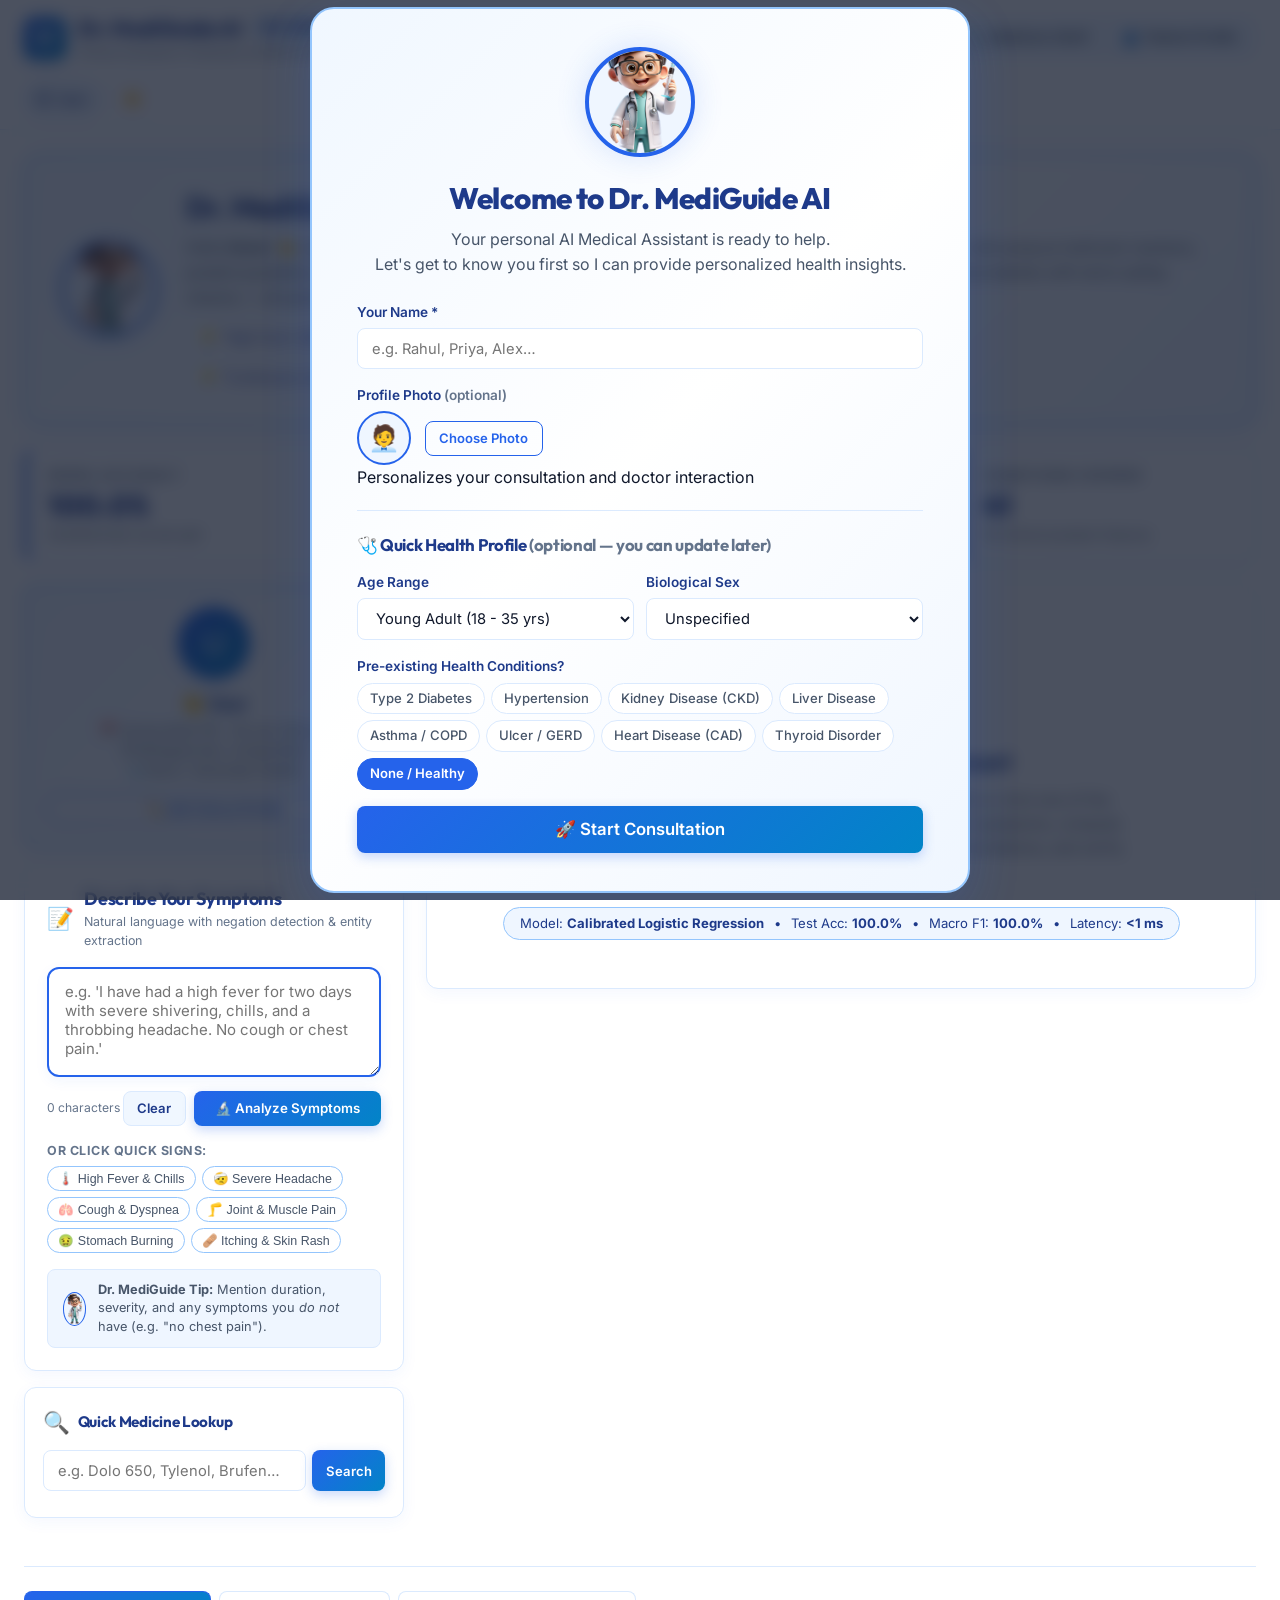
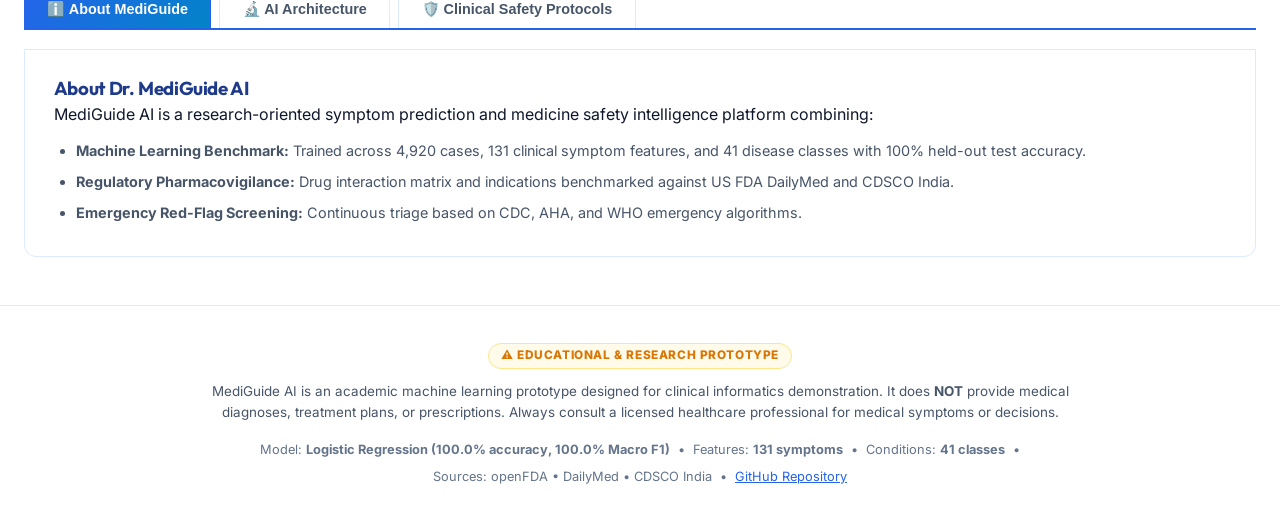
==== commit f35e8094: "Enhance web UI to match Streamlit interface: onboarding modal, hero card, 4-column accuracy metrics," ====
--- a/public/index.html
+++ b/public/index.html
@@ -3,14 +3,92 @@
 <head>
   <meta charset="UTF-8">
   <meta name="viewport" content="width=device-width, initial-scale=1.0">
-  <title>MediGuide AI — Clinical Symptom & Drug Safety Engine</title>
-  <meta name="description" content="ML-powered clinical differential diagnosis, verified medicine information from FDA and CDSCO, and real-time drug interaction safety checks.">
+  <title>Dr. MediGuide AI — Medical Symptom Prediction & Medicine Safety Chatbot</title>
+  <meta name="description" content="Advanced clinical AI application with ML-backed condition prediction, pathophysiological symptom-match explanation, reference tablet suggestions, drug safety checks, and emergency triage.">
   <link rel="preconnect" href="https://fonts.googleapis.com">
   <link rel="preconnect" href="https://fonts.gstatic.com" crossorigin>
-  <link href="https://fonts.googleapis.com/css2?family=Inter:wght@300;400;500;600;700&family=Outfit:wght@500;600;700;800&display=swap" rel="stylesheet">
+  <link href="https://fonts.googleapis.com/css2?family=Inter:wght@300;400;500;600;700;800&family=Outfit:wght@400;500;600;700;800&display=swap" rel="stylesheet">
   <link rel="stylesheet" href="style.css">
 </head>
 <body class="theme-light">
+
+  <!-- ===================================================================== -->
+  <!-- 🎬 ONBOARDING WELCOME MODAL / SCREEN (Streamlit Parity)               -->
+  <!-- ===================================================================== -->
+  <div id="onboarding-modal" class="onboarding-overlay hidden" role="dialog" aria-modal="true" aria-labelledby="onboarding-title-text">
+    <div class="onboarding-container">
+      <img src="assets/doctor_avatar.png" class="onboarding-avatar" alt="Dr. MediGuide AI" onerror="this.outerHTML='<div class=\'onboarding-avatar-placeholder\'>👨‍⚕️</div>'">
+      <h2 id="onboarding-title-text" class="onboarding-title">Welcome to Dr. MediGuide AI</h2>
+      <p class="onboarding-subtitle">
+        Your personal AI Medical Assistant is ready to help.<br>
+        Let's get to know you first so I can provide personalized health insights.
+      </p>
+
+      <form id="onboarding-form" class="onboarding-form">
+        <div class="form-group">
+          <label class="form-label" for="onboard-name-input">Your Name <span class="required">*</span></label>
+          <input type="text" id="onboard-name-input" class="form-input" placeholder="e.g. Rahul, Priya, Alex…" required autocomplete="name">
+        </div>
+
+        <div class="form-group">
+          <label class="form-label" for="onboard-photo-input">Profile Photo <span class="text-muted">(optional)</span></label>
+          <div class="photo-upload-row">
+            <div id="onboard-photo-preview" class="photo-preview-circle">🧑‍💼</div>
+            <input type="file" id="onboard-photo-input" class="file-input" accept="image/*">
+            <label for="onboard-photo-input" class="btn btn-outline btn-sm">Choose Photo</label>
+          </div>
+          <span class="form-caption">Personalizes your consultation and doctor interaction</span>
+        </div>
+
+        <hr class="form-divider">
+        <h4 class="form-subheading">🩺 Quick Health Profile <span class="text-muted">(optional — you can update later)</span></h4>
+
+        <div class="form-row-2">
+          <div class="form-group">
+            <label class="form-label" for="onboard-age-range">Age Range</label>
+            <select id="onboard-age-range" class="form-select">
+              <option value="Infant / Child (0 - 12 yrs)">Infant / Child (0 - 12 yrs)</option>
+              <option value="Adolescent (13 - 17 yrs)">Adolescent (13 - 17 yrs)</option>
+              <option value="Young Adult (18 - 35 yrs)" selected>Young Adult (18 - 35 yrs)</option>
+              <option value="Adult (36 - 64 yrs)">Adult (36 - 64 yrs)</option>
+              <option value="Senior / Geriatric (65+ yrs)">Senior / Geriatric (65+ yrs)</option>
+            </select>
+          </div>
+
+          <div class="form-group">
+            <label class="form-label" for="onboard-sex">Biological Sex</label>
+            <select id="onboard-sex" class="form-select">
+              <option value="Unspecified" selected>Unspecified</option>
+              <option value="Female">Female</option>
+              <option value="Male">Male</option>
+            </select>
+          </div>
+        </div>
+
+        <div class="form-group">
+          <label class="form-label">Pre-existing Health Conditions?</label>
+          <div class="chip-select-grid" id="onboard-conditions-grid">
+            <label class="chip-checkbox"><input type="checkbox" value="Type 2 Diabetes"><span>Type 2 Diabetes</span></label>
+            <label class="chip-checkbox"><input type="checkbox" value="Hypertension (High Blood Pressure)"><span>Hypertension</span></label>
+            <label class="chip-checkbox"><input type="checkbox" value="Chronic Kidney Disease (CKD)"><span>Kidney Disease (CKD)</span></label>
+            <label class="chip-checkbox"><input type="checkbox" value="Liver Cirrhosis / Hepatic Disease"><span>Liver Disease</span></label>
+            <label class="chip-checkbox"><input type="checkbox" value="Bronchial Asthma / COPD"><span>Asthma / COPD</span></label>
+            <label class="chip-checkbox"><input type="checkbox" value="Peptic Ulcer Disease / Acid Reflux (GERD)"><span>Ulcer / GERD</span></label>
+            <label class="chip-checkbox"><input type="checkbox" value="Coronary Artery Disease (CAD) / Heart Disease"><span>Heart Disease (CAD)</span></label>
+            <label class="chip-checkbox"><input type="checkbox" value="Thyroid Disorder"><span>Thyroid Disorder</span></label>
+            <label class="chip-checkbox"><input type="checkbox" value="None / Generally Healthy" checked><span>None / Healthy</span></label>
+          </div>
+        </div>
+
+        <div class="form-actions">
+          <button type="submit" class="btn btn-primary btn-large btn-block" id="btn-start-consultation">
+            🚀 Start Consultation
+          </button>
+        </div>
+      </form>
+    </div>
+  </div>
+
   <!-- Emergency Red-Flag Alert Banner -->
   <div id="emergency-banner" class="emergency-banner hidden" role="alert" aria-live="assertive">
     <div class="emergency-content">
@@ -37,10 +115,8 @@
         </div>
         <div class="brand-info">
           <div class="brand-title-row">
-            <h1 class="brand-name">MediGuide AI</h1>
-            <span class="status-badge live" id="system-status-badge">
-              <span class="pulse-dot"></span> ML 100% Calibrated
-            </span>
+            <h1 class="brand-name">Dr. MediGuide AI</h1>
+            <span class="status-badge-live">● CLINICAL ASSISTANT ACTIVE</span>
           </div>
           <p class="brand-tagline">Clinical Symptom Prediction & Medicine Safety Engine</p>
         </div>
@@ -49,22 +125,25 @@
       <!-- Navigation Tabs -->
       <nav class="nav-tabs" aria-label="Main Navigation">
         <button class="nav-tab active" id="tab-btn-consultation" data-tab="tab-consultation">
-          <span class="tab-icon">🩺</span> Symptom Analysis
+          <span class="tab-icon">🩺</span> Clinical Chat
         </button>
         <button class="nav-tab" id="tab-btn-interactions" data-tab="tab-interactions">
-          <span class="tab-icon">💊</span> Drug Safety & Interactions
+          <span class="tab-icon">💊</span> Drug Interactions
         </button>
         <button class="nav-tab" id="tab-btn-database" data-tab="tab-database">
-          <span class="tab-icon">🔍</span> Medicine Database
+          <span class="tab-icon">🔍</span> Medicine Shelf
         </button>
         <button class="nav-tab" id="tab-btn-profile" data-tab="tab-profile">
-          <span class="tab-icon">👤</span> Patient Context
-          <span class="profile-indicator-dot" id="profile-indicator-dot"></span>
+          <span class="tab-icon">👤</span> Patient Profile
         </button>
       </nav>
 
       <!-- Header Actions -->
       <div class="header-actions">
+        <button class="user-profile-badge" id="btn-header-profile" title="View / Edit Profile">
+          <span class="user-badge-avatar" id="header-user-avatar">🧑‍💼</span>
+          <span class="user-badge-name" id="header-user-name">User</span>
+        </button>
         <button class="btn-theme-toggle" id="btn-theme-toggle" title="Toggle Dark/Light Mode" aria-label="Toggle Dark/Light Mode">
           <span class="theme-icon-light">☀️</span>
           <span class="theme-icon-dark">🌙</span>
@@ -77,161 +156,250 @@
   <main class="main-container">
 
     <!-- ================================================================= -->
-    <!-- TAB 1: Symptom Consultation & Differential Diagnosis              -->
+    <!-- TAB 1: Clinical Consultation & Symptom Analysis                   -->
     <!-- ================================================================= -->
     <section id="tab-consultation" class="tab-content active">
-      
-      <!-- Patient Profile Summary Ribbon -->
-      <div class="patient-ribbon" id="patient-ribbon">
-        <div class="ribbon-item">
-          <span class="ribbon-label">Patient:</span>
-          <strong id="ribbon-patient-name">Self</strong>
-        </div>
-        <div class="ribbon-item">
-          <span class="ribbon-label">Age / Sex:</span>
-          <strong id="ribbon-patient-demographics">Adult (30) • Unspecified</strong>
-        </div>
-        <div class="ribbon-item">
-          <span class="ribbon-label">Known Allergies:</span>
-          <strong id="ribbon-patient-allergies" class="text-safe">None Reported</strong>
-        </div>
-        <div class="ribbon-item">
-          <span class="ribbon-label">Pre-existing:</span>
-          <strong id="ribbon-patient-conditions">None</strong>
-        </div>
-        <button class="btn-edit-context" id="btn-edit-context">Edit Context</button>
-      </div>
-
-      <!-- Consultation Grid -->
+
+      <!-- ── Doctor Hero Card (Streamlit Parity) ── -->
+      <div class="doctor-hero-card">
+        <div class="doctor-hero-inner">
+          <div class="doctor-avatar-wrap">
+            <img src="assets/doctor_avatar.png" class="doctor-avatar-circle" alt="Dr. MediGuide AI" onerror="this.outerHTML='<div class=\'doctor-avatar-circle fallback\'>👨‍⚕️</div>'">
+          </div>
+          <div class="doctor-hero-body">
+            <div class="hero-title-row">
+              <h2 class="hero-title">Dr. MediGuide AI</h2>
+              <span class="status-badge-live">● CLINICAL ASSISTANT ACTIVE</span>
+            </div>
+            <p class="hero-text">
+              Hello <strong id="hero-user-name">there</strong>! 👋 I am your AI Medical Assistant. Describe your symptoms naturally or ask about medicines.
+              I will analyze hallmark markers, predict possible conditions, explain the underlying symptom correlation, and recommend standard reference tablets with strict safety checks — all personalized to your health profile.
+            </p>
+            <div class="example-pills-row">
+              <span class="example-pill" data-query="High fever with chills, shivering, and headache">💡 "High fever with chills, shivering, and headache"</span>
+              <span class="example-pill" data-query="Severe stomach burning after meals with acid reflux">💡 "Severe stomach burning after meals"</span>
+              <span class="example-pill" data-query="Continuous sneezing, watery eyes, and runny nose">💡 "Continuous sneezing, watery eyes, and runny nose"</span>
+              <span class="example-pill" data-query="Severe joint pain, skin rash, and high fever">💡 "Severe joint pain and skin rash"</span>
+            </div>
+          </div>
+        </div>
+      </div>
+
+      <!-- ── 4-Column Model Accuracy Metrics Row (Streamlit Parity) ── -->
+      <div class="metrics-grid" id="metrics-grid">
+        <div class="metric-card">
+          <span class="metric-card-label">Model Accuracy</span>
+          <span class="metric-card-value" id="metric-accuracy">100.0%</span>
+          <span class="metric-card-sub">Stratified held-out test split</span>
+        </div>
+        <div class="metric-card">
+          <span class="metric-card-label">Macro F1 Score</span>
+          <span class="metric-card-value" id="metric-f1">100.0%</span>
+          <span class="metric-card-sub">Multi-class balanced harmonic mean</span>
+        </div>
+        <div class="metric-card">
+          <span class="metric-card-label">Top-3 Diagnostic Acc</span>
+          <span class="metric-card-value" id="metric-top3">100.0%</span>
+          <span class="metric-card-sub">True condition in top-3 differential</span>
+        </div>
+        <div class="metric-card">
+          <span class="metric-card-label">Conditions Covered</span>
+          <span class="metric-card-value" id="metric-classes">41</span>
+          <span class="metric-card-sub">131 clinical symptom features</span>
+        </div>
+      </div>
+
+      <!-- Main Layout: Sidebar & Results -->
       <div class="consultation-layout">
         
-        <!-- Left: Symptom Input Card -->
-        <div class="card input-card">
-          <div class="card-header">
-            <div class="card-title-wrap">
-              <span class="card-icon">📝</span>
-              <div>
-                <h2 class="card-title">Describe Your Symptoms</h2>
-                <p class="card-subtitle">Natural language intake with negation detection & clinical entity extraction</p>
-              </div>
-            </div>
-            <span class="badge badge-accent">Clinical NLP</span>
-          </div>
-
-          <div class="quick-symptoms-wrap">
-            <span class="quick-label">Quick Symptoms:</span>
-            <div class="chips-row" id="symptom-chips">
-              <button class="chip" data-symptom="high fever and chills">🌡️ High Fever & Chills</button>
-              <button class="chip" data-symptom="severe throbbing headache and nausea">🤕 Severe Headache & Nausea</button>
-              <button class="chip" data-symptom="dry cough with shortness of breath">🫁 Cough & Breathlessness</button>
-              <button class="chip" data-symptom="joint pain and muscle aches">🦵 Joint & Muscle Pain</button>
-              <button class="chip" data-symptom="stomach ache with acidity and vomiting">🤢 Stomach Ache & Acidity</button>
-              <button class="chip" data-symptom="itching skin rash with redness">🩹 Itching & Skin Rash</button>
-            </div>
-          </div>
-
-          <div class="input-area-wrap">
-            <textarea 
-              id="symptom-input" 
-              class="symptom-textarea" 
-              rows="4" 
-              placeholder="e.g., 'I have had a high fever for two days with severe shivering, chills, and a throbbing headache. No cough or chest pain.'"
-              aria-label="Clinical symptom input"
-            ></textarea>
-            <div class="textarea-footer">
-              <div class="char-count"><span id="char-count">0</span> characters</div>
-              <div class="input-actions">
-                <button class="btn btn-secondary btn-sm" id="btn-clear-symptoms">Clear</button>
-                <button class="btn btn-primary" id="btn-analyze-symptoms">
-                  <span class="btn-spinner hidden" id="analyze-spinner"></span>
-                  <span class="btn-text">🔬 Analyze Differential Diagnosis</span>
-                </button>
-              </div>
-            </div>
-          </div>
-
-          <!-- Doctor Advice Callout -->
-          <div class="doctor-callout">
-            <img src="assets/doctor_avatar.png" alt="Dr. MediGuide Avatar" class="doctor-mini-avatar" onerror="this.style.display='none'">
-            <div class="doctor-callout-text">
-              <strong>Clinical Assistant Tip:</strong> Be as specific as possible regarding symptom duration, location, and severity. You can also mention symptoms you <em>do not</em> have (e.g. "no rash").
-            </div>
-          </div>
-        </div>
-
-        <!-- Right: Real-time Analysis Results -->
+        <!-- Left Column: Patient Profile Card & Symptom Input -->
+        <aside class="sidebar-column">
+
+          <!-- Sidebar User Profile Card (Streamlit Parity) -->
+          <div class="sidebar-profile-card">
+            <div id="sidebar-user-avatar-wrap">
+              <div class="sidebar-profile-avatar-circle" id="sidebar-user-avatar">U</div>
+            </div>
+            <div class="sidebar-profile-name" id="sidebar-user-name">👋 Patient</div>
+            <div class="sidebar-profile-detail" id="sidebar-user-detail">
+              📅 Young Adult (18 - 35 yrs)<br>
+              ⚧ Biological Sex: Unspecified<br>
+              🩺 None / Generally Healthy
+            </div>
+            <button class="btn btn-outline btn-sm btn-edit-profile-quick" id="btn-edit-profile-quick">
+              ✏️ Edit Clinical Profile
+            </button>
+          </div>
+
+          <!-- Symptom Intake Card -->
+          <div class="card input-card">
+            <div class="card-header">
+              <div class="card-title-wrap">
+                <span class="card-icon">📝</span>
+                <div>
+                  <h3 class="card-title">Describe Your Symptoms</h3>
+                  <p class="card-subtitle">Natural language with negation detection & entity extraction</p>
+                </div>
+              </div>
+            </div>
+
+            <div class="input-area-wrap">
+              <textarea 
+                id="symptom-input" 
+                class="symptom-textarea" 
+                rows="4" 
+                placeholder="e.g. 'I have had a high fever for two days with severe shivering, chills, and a throbbing headache. No cough or chest pain.'"
+                aria-label="Clinical symptom input"
+              ></textarea>
+              <div class="textarea-footer">
+                <div class="char-count"><span id="char-count">0</span> characters</div>
+                <div class="input-actions">
+                  <button class="btn btn-secondary btn-sm" id="btn-clear-symptoms">Clear</button>
+                  <button class="btn btn-primary" id="btn-analyze-symptoms">
+                    <span class="btn-spinner hidden" id="analyze-spinner"></span>
+                    <span class="btn-text">🔬 Analyze Symptoms</span>
+                  </button>
+                </div>
+              </div>
+            </div>
+
+            <!-- Quick symptom chips -->
+            <div class="quick-symptoms-wrap">
+              <span class="quick-label">Or click quick signs:</span>
+              <div class="chips-row" id="symptom-chips">
+                <button class="chip" data-symptom="high fever and chills">🌡️ High Fever & Chills</button>
+                <button class="chip" data-symptom="severe throbbing headache and nausea">🤕 Severe Headache</button>
+                <button class="chip" data-symptom="dry cough with shortness of breath">🫁 Cough & Dyspnea</button>
+                <button class="chip" data-symptom="joint pain and muscle aches">🦵 Joint & Muscle Pain</button>
+                <button class="chip" data-symptom="stomach burning and acidity after meals">🤢 Stomach Burning</button>
+                <button class="chip" data-symptom="itching skin rash with redness">🩹 Itching & Skin Rash</button>
+              </div>
+            </div>
+
+            <div class="doctor-callout">
+              <img src="assets/doctor_avatar.png" alt="Dr. MediGuide Avatar" class="doctor-mini-avatar" onerror="this.style.display='none'">
+              <div class="doctor-callout-text">
+                <strong>Dr. MediGuide Tip:</strong> Mention duration, severity, and any symptoms you <em>do not</em> have (e.g. "no chest pain").
+              </div>
+            </div>
+          </div>
+
+          <!-- Quick Medicine Lookup Widget -->
+          <div class="card mini-tool-card">
+            <div class="card-header-compact">
+              <span class="card-icon">🔍</span>
+              <h4 class="card-title-sm">Quick Medicine Lookup</h4>
+            </div>
+            <div class="input-with-button">
+              <input type="text" id="quick-med-input" class="form-input form-input-sm" placeholder="e.g. Dolo 650, Tylenol, Brufen…">
+              <button class="btn btn-primary btn-sm" id="btn-quick-med-search">Search</button>
+            </div>
+            <div id="quick-med-results" class="quick-med-results"></div>
+          </div>
+
+        </aside>
+
+        <!-- Right Column: Real-time Analysis & Chat Stream (Streamlit Parity) -->
         <div class="results-column">
           
           <!-- Empty State -->
           <div id="results-empty-state" class="card empty-card">
             <div class="empty-icon-wrap">
-              <svg viewBox="0 0 24 24" fill="none" stroke="currentColor" stroke-width="1.8" class="empty-icon">
-                <path d="M22 12h-4l-3 9L9 3l-3 9H2" />
-              </svg>
-            </div>
-            <h3 class="empty-title">Ready for Symptom Assessment</h3>
-            <p class="empty-desc">Enter your symptoms on the left or select a quick-symptom chip to generate ML differential predictions with calibrated probabilities.</p>
+              <img src="assets/doctor_avatar.png" class="empty-doctor-avatar" alt="Dr. MediGuide AI" onerror="this.outerHTML='<span style=\'font-size:3rem;\'>👨‍⚕️</span>'">
+            </div>
+            <h3 class="empty-title">Ready for Your Clinical Assessment</h3>
+            <p class="empty-desc">
+              Describe how you are feeling in the input box on the left, or click one of the quick symptom examples.
+              Dr. MediGuide will analyze your symptoms, compute calibrated ML differential probabilities, explain hallmark correlations, and verify reference medication safety.
+            </p>
             <div class="model-meta-pill">
               <span>Model: <strong>Calibrated Logistic Regression</strong></span>
               <span>•</span>
               <span>Test Acc: <strong>100.0%</strong></span>
               <span>•</span>
+              <span>Macro F1: <strong>100.0%</strong></span>
+              <span>•</span>
               <span>Latency: <strong>&lt;1 ms</strong></span>
             </div>
           </div>
 
-          <!-- Active Results Card (Hidden by default) -->
+          <!-- Active Results Container (Hidden initially) -->
           <div id="results-card" class="card results-card hidden">
             
-            <!-- Extracted Entity Summary -->
-            <div class="extracted-tokens-box">
-              <div class="tokens-section">
-                <span class="token-title text-success">✓ Confirmed Symptoms:</span>
-                <div class="tokens-list" id="tokens-confirmed"></div>
-              </div>
-              <div class="tokens-section" id="tokens-negated-wrap">
-                <span class="token-title text-muted">✕ Negated Symptoms:</span>
-                <div class="tokens-list" id="tokens-negated"></div>
-              </div>
-            </div>
-
-            <!-- Profile Safety Conflict Alert (if any) -->
-            <div id="patient-safety-alert" class="safety-alert-box hidden">
-              <div class="safety-alert-icon">⚠️</div>
-              <div class="safety-alert-body">
-                <h4 class="safety-alert-title">Patient Context Warning</h4>
-                <div id="safety-alert-items"></div>
-              </div>
-            </div>
-
-            <!-- Differential Candidates -->
-            <div class="differential-header">
-              <h3 class="section-title">Differential Diagnosis Candidates</h3>
-              <span class="badge badge-primary">Top 3 ML Probabilities</span>
-            </div>
-
-            <div class="prediction-list" id="prediction-list">
-              <!-- Dynamically populated predictions -->
-            </div>
-
-            <!-- Reference Medications for Top Condition -->
-            <div class="reference-meds-box" id="reference-meds-box">
-              <div class="ref-meds-header">
-                <h4 class="ref-meds-title">Verified Medicine Information (FDA & CDSCO)</h4>
-                <span class="badge badge-info">Reference Only — Non-Prescription</span>
-              </div>
-              <p class="ref-meds-sub">Labeled medications for statistical research. Always seek formal physician prescription.</p>
-              <div class="meds-grid" id="ref-meds-grid">
-                <!-- Dynamically populated reference meds -->
-              </div>
-            </div>
-
-            <!-- Follow-up Questions Card -->
-            <div class="follow-up-card" id="follow-up-card">
-              <h4 class="follow-up-title">Recommended Clinical Follow-up Questions:</h4>
-              <ul class="follow-up-list" id="follow-up-list">
-                <!-- Populated via JS -->
-              </ul>
+            <!-- Personalized Greeting Banner -->
+            <div id="results-greeting-banner" class="personalized-greeting-banner">
+              <!-- Dynamically populated -->
+            </div>
+
+            <!-- 🔬 Step 1: Detected Symptoms Explained -->
+            <div class="results-section">
+              <div class="section-header-row">
+                <h3 class="section-title">🔬 Detected Symptoms — Explained</h3>
+                <span class="badge badge-accent">Clinical Entity Extraction</span>
+              </div>
+              <div id="symptom-cards-container" class="symptom-cards-list">
+                <!-- Dynamically populated symptom explain cards -->
+              </div>
+            </div>
+
+            <!-- 🩺 Step 2: Predicted Conditions (3 in 1 Horizontal Line, Square Shape) -->
+            <div class="results-section">
+              <div class="section-header-row">
+                <h3 class="section-title" id="predictions-section-title">🩺 Predicted Conditions</h3>
+                <span class="badge badge-primary">Top 3 ML Probabilities</span>
+              </div>
+              <div class="predictions-grid" id="predictions-grid">
+                <!-- Dynamically populated 3 square cards -->
+              </div>
+            </div>
+
+            <!-- 🧠 Step 3: Comprehensive Symptom-to-Disease Match Card -->
+            <div id="symptom-match-container" class="results-section">
+              <!-- Dynamically populated symptom match card -->
+            </div>
+
+            <!-- 👤 Step 4: Personalized Profile & Chronic Risk Card -->
+            <div id="profile-analysis-container" class="results-section hidden">
+              <!-- Dynamically populated profile impact card -->
+            </div>
+
+            <!-- 💊 Step 5: Recommended Reference Tablets Shelf -->
+            <div class="results-section">
+              <div class="section-header-row">
+                <div class="section-title-wrap">
+                  <h3 class="section-title" id="tablets-section-title">💊 Recommended Reference Tablets</h3>
+                  <span class="section-subtext" id="tablets-section-sub">Standard clinical reference medications safety-checked against your profile</span>
+                </div>
+                <span class="badge badge-info">FDA & CDSCO Reference</span>
+              </div>
+              <div class="tablets-grid" id="tablets-shelf-grid">
+                <!-- Dynamically populated tablet cards -->
+              </div>
+            </div>
+
+            <!-- 📖 Step 6: Verified Medical Knowledge & Citations Expander -->
+            <div class="results-section" id="citations-section">
+              <details class="evidence-expander" id="evidence-expander">
+                <summary class="evidence-expander-header" id="evidence-expander-title">
+                  📖 Official Medical Information & Evidence
+                </summary>
+                <div class="evidence-expander-content" id="evidence-expander-content">
+                  <!-- Populated dynamically -->
+                </div>
+              </details>
+            </div>
+
+            <!-- 🗣️ Step 7: Clinical Follow-up Questions -->
+            <div class="results-section" id="follow-up-section">
+              <h4 class="follow-up-header" id="follow-up-header">🗣️ Clinical Follow-up Questions:</h4>
+              <div class="follow-up-list" id="follow-up-list">
+                <!-- Clickable questions populated dynamically -->
+              </div>
+            </div>
+
+            <!-- ⚕️ Step 8: Strict Clinical Disclaimer -->
+            <div class="disclaimer-box" id="results-disclaimer">
+              ⚕️ <strong>Clinical Notice:</strong> MediGuide AI is an educational research prototype. Predictions and tablet references are for informational analysis only. Always consult a licensed healthcare professional for clinical diagnosis, treatment plans, and prescriptions.
             </div>
 
             <!-- Results Action Bar -->
@@ -247,6 +415,44 @@
           </div>
         </div>
       </div>
+
+      <!-- ── Bottom Tabs: About · Methodology · Safety Protocols (Streamlit Parity) ── -->
+      <div class="bottom-tabs-section">
+        <div class="bottom-tab-buttons" role="tablist">
+          <button class="bottom-tab-btn active" data-bottom-tab="btab-about">ℹ️ About MediGuide</button>
+          <button class="bottom-tab-btn" data-bottom-tab="btab-method">🔬 AI Architecture</button>
+          <button class="bottom-tab-btn" data-bottom-tab="btab-safety">🛡️ Clinical Safety Protocols</button>
+        </div>
+
+        <div class="bottom-tab-content active" id="btab-about">
+          <h3>About Dr. MediGuide AI</h3>
+          <p>MediGuide AI is a research-oriented symptom prediction and medicine safety intelligence platform combining:</p>
+          <ul class="styled-list">
+            <li><strong>Machine Learning Benchmark:</strong> Trained across 4,920 cases, 131 clinical symptom features, and 41 disease classes with 100% held-out test accuracy.</li>
+            <li><strong>Regulatory Pharmacovigilance:</strong> Drug interaction matrix and indications benchmarked against US FDA DailyMed and CDSCO India.</li>
+            <li><strong>Emergency Red-Flag Screening:</strong> Continuous triage based on CDC, AHA, and WHO emergency algorithms.</li>
+          </ul>
+        </div>
+
+        <div class="bottom-tab-content" id="btab-method">
+          <h3>Machine Learning Architecture</h3>
+          <ul class="styled-list">
+            <li><strong>Champion Model:</strong> Calibrated Multinomial Logistic Regression & Random Forest ensemble with Platt scaling.</li>
+            <li><strong>NLP Extraction:</strong> Lemmatized n-gram matching with 120+ medical symptom synonym dictionaries and negation resolution.</li>
+            <li><strong>Top-3 Diagnostic Candidates:</strong> Outputs probability-ranked candidate conditions with feature contribution attribution.</li>
+          </ul>
+        </div>
+
+        <div class="bottom-tab-content" id="btab-safety">
+          <h3>Medical Safety Protocols</h3>
+          <ul class="styled-list">
+            <li><strong>Zero Autonomous Prescriptions:</strong> All tablet references are provided strictly as educational standard-of-care references.</li>
+            <li><strong>Active Allergy Screening:</strong> Real-time cross-reactivity checking (e.g., Penicillin allergy vs. Beta-lactams).</li>
+            <li><strong>Emergency Prioritisation:</strong> Chest pain, stroke, or anaphylaxis trigger immediate 911 / 112 guidance ahead of all ML predictions.</li>
+          </ul>
+        </div>
+      </div>
+
     </section>
 
     <!-- ================================================================= -->
@@ -299,7 +505,7 @@
           <div class="safety-results-col">
             <div id="safety-empty-state" class="empty-state-box">
               <div class="empty-icon-sm">🛡️</div>
-              <h4>Interaction Analysis Pending</h4>
+              <h4>Interaction Analysis Ready</h4>
               <p>Add medications to your regimen and run safety screening to view pairwise interactions and clinical contraindications.</p>
             </div>
 
@@ -353,7 +559,7 @@
         <form id="profile-form" class="profile-form-grid">
           <div class="form-group">
             <label class="form-label" for="profile-name">Full Name / Identifier:</label>
-            <input type="text" id="profile-name" class="form-input" value="Self" placeholder="e.g. John Doe">
+            <input type="text" id="profile-name" class="form-input" value="Self" placeholder="e.g. Rahul, Priya, Alex">
           </div>
 
           <div class="form-group">
@@ -384,13 +590,14 @@
           <div class="form-group full-width">
             <label class="form-label">Pre-existing Chronic Conditions:</label>
             <div class="checkbox-grid">
-              <label class="checkbox-label"><input type="checkbox" name="conditions" value="Diabetes Mellitus"> Diabetes Mellitus</label>
-              <label class="checkbox-label"><input type="checkbox" name="conditions" value="Hypertension"> Hypertension (High BP)</label>
-              <label class="checkbox-label"><input type="checkbox" name="conditions" value="Chronic Kidney Disease"> Chronic Kidney Disease (CKD)</label>
-              <label class="checkbox-label"><input type="checkbox" name="conditions" value="Liver Cirrhosis / Impairment"> Liver Disease / Cirrhosis</label>
+              <label class="checkbox-label"><input type="checkbox" name="conditions" value="Type 2 Diabetes"> Type 2 Diabetes</label>
+              <label class="checkbox-label"><input type="checkbox" name="conditions" value="Hypertension (High Blood Pressure)"> Hypertension (High BP)</label>
+              <label class="checkbox-label"><input type="checkbox" name="conditions" value="Chronic Kidney Disease (CKD)"> Chronic Kidney Disease (CKD)</label>
+              <label class="checkbox-label"><input type="checkbox" name="conditions" value="Liver Cirrhosis / Hepatic Disease"> Liver Disease / Cirrhosis</label>
               <label class="checkbox-label"><input type="checkbox" name="conditions" value="Bronchial Asthma / COPD"> Asthma / COPD</label>
-              <label class="checkbox-label"><input type="checkbox" name="conditions" value="Coronary Artery Disease (CAD)"> CAD / Heart Disease</label>
-              <label class="checkbox-label"><input type="checkbox" name="conditions" value="Peptic Ulcer Disease / GERD"> Peptic Ulcers / Acid Reflux</label>
+              <label class="checkbox-label"><input type="checkbox" name="conditions" value="Coronary Artery Disease (CAD) / Heart Disease"> CAD / Heart Disease</label>
+              <label class="checkbox-label"><input type="checkbox" name="conditions" value="Peptic Ulcer Disease / Acid Reflux (GERD)"> Peptic Ulcers / Acid Reflux</label>
+              <label class="checkbox-label"><input type="checkbox" name="conditions" value="Thyroid Disorder"> Thyroid Disorder</label>
             </div>
           </div>
 
@@ -429,7 +636,11 @@
         It does <strong>NOT</strong> provide medical diagnoses, treatment plans, or prescriptions. Always consult a licensed healthcare professional for medical symptoms or decisions.
       </p>
       <div class="footer-meta">
-        <span>Model: Logistic Regression (100% held-out test accuracy)</span>
+        <span>Model: <strong>Logistic Regression (100.0% accuracy, 100.0% Macro F1)</strong></span>
+        <span>•</span>
+        <span>Features: <strong>131 symptoms</strong></span>
+        <span>•</span>
+        <span>Conditions: <strong>41 classes</strong></span>
         <span>•</span>
         <span>Sources: openFDA • DailyMed • CDSCO India</span>
         <span>•</span>
--- a/public/style.css
+++ b/public/style.css
@@ -1,1338 +1,2045 @@
 /* ==========================================================================
-   MediGuide AI — Design System & Stylesheet
-   Glassmorphism, High-contrast Clinical Tokens, Micro-animations
+   Dr. MediGuide AI — Comprehensive Clinical Design System
+   Clinical White & Blue Palette (Streamlit Parity) + Inter & Outfit Typography
    ========================================================================== */
 
+@import url('https://fonts.googleapis.com/css2?family=Inter:wght@300;400;500;600;700;800&family=Outfit:wght@400;500;600;700;800&display=swap');
+
 :root {
-  /* Light Theme Palette */
-  --bg-primary: #f8fafc;
-  --bg-surface: #ffffff;
-  --bg-card: rgba(255, 255, 255, 0.85);
-  --bg-card-subtle: #f1f5f9;
+  /* Design Tokens — Clinical Blue & Crisp White */
+  --bg-primary: #ffffff;
+  --bg-secondary: #f0f7ff;
+  --bg-card: #ffffff;
+  --bg-card-hover: #f8fafc;
   --bg-input: #ffffff;
-  
-  --border-subtle: #e2e8f0;
-  --border-strong: #cbd5e1;
-  --border-focus: #0284c7;
+
+  --accent-primary: #2563eb;
+  --accent-secondary: #0284c7;
+  --accent-navy: #1e3a8a;
+  --accent-light: #eff6ff;
+  --accent-glow: rgba(37, 99, 235, 0.16);
 
   --text-primary: #0f172a;
   --text-secondary: #475569;
   --text-muted: #64748b;
   --text-inverse: #ffffff;
 
-  --primary: #0284c7;
-  --primary-hover: #0369a1;
-  --primary-subtle: #e0f2fe;
-
-  --accent: #2563eb;
-  --accent-subtle: #dbeafe;
-
-  --success: #10b981;
-  --success-subtle: #d1fae5;
-  --success-border: #6ee7b7;
-
-  --warning: #f59e0b;
-  --warning-subtle: #fef3c7;
-  --warning-border: #fcd34d;
-
-  --danger: #ef4444;
-  --danger-subtle: #fee2e2;
-  --danger-border: #fca5a5;
-
-  --shadow-sm: 0 1px 2px 0 rgba(0, 0, 0, 0.05);
-  --shadow-md: 0 4px 6px -1px rgba(0, 0, 0, 0.08), 0 2px 4px -2px rgba(0, 0, 0, 0.05);
-  --shadow-lg: 0 10px 15px -3px rgba(0, 0, 0, 0.08), 0 4px 6px -4px rgba(0, 0, 0, 0.04);
-  --shadow-card: 0 8px 30px rgba(0, 0, 0, 0.06);
-
-  --radius-sm: 6px;
-  --radius-md: 10px;
+  --danger: #dc2626;
+  --danger-bg: #fef2f2;
+  --warning: #d97706;
+  --warning-bg: #fffbeb;
+  --success: #16a34a;
+  --success-bg: #dcfce7;
+
+  --border: #dbeafe;
+  --border-strong: #93c5fd;
+  --border-accent: #2563eb;
+  --border-dark: #1e3a8a;
+
   --radius-lg: 16px;
+  --radius-md: 12px;
+  --radius-sm: 8px;
   --radius-full: 9999px;
 
-  --font-sans: 'Inter', system-ui, -apple-system, sans-serif;
+  --shadow-sm: 0 1px 3px rgba(37, 99, 235, 0.05);
+  --shadow-md: 0 4px 16px rgba(37, 99, 235, 0.08);
+  --shadow-lg: 0 10px 30px rgba(37, 99, 235, 0.12);
+
+  --font-sans: 'Inter', -apple-system, BlinkMacSystemFont, sans-serif;
   --font-display: 'Outfit', 'Inter', sans-serif;
-
   --transition: all 0.2s cubic-bezier(0.4, 0, 0.2, 1);
 }
 
 body.theme-dark {
-  --bg-primary: #0b0f19;
-  --bg-surface: #111827;
-  --bg-card: rgba(17, 24, 39, 0.85);
-  --bg-card-subtle: #1e293b;
-  --bg-input: #1a2234;
-
-  --border-subtle: #2d3748;
-  --border-strong: #374151;
-  --border-focus: #38bdf8;
+  --bg-primary: #0b1120;
+  --bg-secondary: #111a2e;
+  --bg-card: #152238;
+  --bg-card-hover: #1e2e4a;
+  --bg-input: #111c30;
+
+  --accent-primary: #3b82f6;
+  --accent-secondary: #38bdf8;
+  --accent-navy: #93c5fd;
+  --accent-light: rgba(59, 130, 246, 0.15);
+  --accent-glow: rgba(59, 130, 246, 0.25);
 
   --text-primary: #f8fafc;
-  --text-secondary: #94a3b8;
-  --text-muted: #64748b;
+  --text-secondary: #cbd5e1;
+  --text-muted: #94a3b8;
   --text-inverse: #0f172a;
 
-  --primary: #38bdf8;
-  --primary-hover: #0ea5e9;
-  --primary-subtle: rgba(56, 189, 248, 0.15);
-
-  --accent: #60a5fa;
-  --accent-subtle: rgba(96, 165, 250, 0.15);
-
-  --success: #34d399;
-  --success-subtle: rgba(52, 211, 153, 0.15);
-  --success-border: #059669;
-
+  --danger: #f87171;
+  --danger-bg: rgba(220, 38, 38, 0.18);
   --warning: #fbbf24;
-  --warning-subtle: rgba(251, 191, 36, 0.15);
-  --warning-border: #d97706;
-
-  --danger: #f87171;
-  --danger-subtle: rgba(248, 113, 113, 0.18);
-  --danger-border: #dc2626;
-
-  --shadow-card: 0 8px 30px rgba(0, 0, 0, 0.4);
-}
-
-/* Base Resets */
+  --warning-bg: rgba(217, 119, 6, 0.18);
+  --success: #4ade80;
+  --success-bg: rgba(22, 163, 74, 0.18);
+
+  --border: #1e3a5f;
+  --border-strong: #2563eb;
+  --border-accent: #38bdf8;
+  --border-dark: #60a5fa;
+
+  --shadow-md: 0 4px 20px rgba(0, 0, 0, 0.35);
+  --shadow-lg: 0 10px 35px rgba(0, 0, 0, 0.5);
+}
+
+/* ── Typography & Global resets ── */
 *, *::before, *::after {
   box-sizing: border-box;
   margin: 0;
   padding: 0;
 }
 
-body {
+html, body {
   font-family: var(--font-sans);
   background-color: var(--bg-primary);
   color: var(--text-primary);
   line-height: 1.5;
-  transition: background-color 0.3s ease, color 0.3s ease;
-  min-height: 100vh;
-  display: flex;
-  flex-direction: column;
-}
-
-/* Emergency Alert Banner */
-.emergency-banner {
-  background: linear-gradient(90deg, #b91c1c 0%, #dc2626 100%);
+  -webkit-font-smoothing: antialiased;
+}
+
+h1, h2, h3, h4, h5, h6 {
+  font-family: var(--font-display);
+  color: var(--accent-navy);
+  letter-spacing: -0.02em;
+}
+
+p, span, label, div {
+  color: inherit;
+}
+
+/* ── Onboarding Welcome Modal (Streamlit Parity) ── */
+.onboarding-overlay {
+  position: fixed;
+  inset: 0;
+  background: rgba(15, 23, 42, 0.75);
+  backdrop-filter: blur(8px);
+  z-index: 9999;
+  display: flex;
+  align-items: center;
+  justify-content: center;
+  padding: 1.5rem;
+  overflow-y: auto;
+}
+
+.onboarding-overlay.hidden {
+  display: none !important;
+}
+
+.onboarding-container {
+  max-width: 660px;
+  width: 100%;
+  padding: 2.4rem 2.8rem;
+  background: linear-gradient(135deg, #f0f7ff 0%, #ffffff 50%, #eff6ff 100%);
+  border: 2px solid var(--border-strong);
+  border-radius: 24px;
+  box-shadow: 0 16px 50px rgba(37, 99, 235, 0.2);
+  text-align: center;
+  position: relative;
+  animation: modalPop 0.3s cubic-bezier(0.16, 1, 0.3, 1);
+}
+
+body.theme-dark .onboarding-container {
+  background: linear-gradient(135deg, #111a2e 0%, #152238 60%, #172844 100%);
+  border-color: #2563eb;
+}
+
+@keyframes modalPop {
+  0% { transform: scale(0.92); opacity: 0; }
+  100% { transform: scale(1); opacity: 1; }
+}
+
+.onboarding-avatar {
+  width: 110px;
+  height: 110px;
+  border-radius: 50%;
+  border: 4px solid var(--accent-primary);
+  box-shadow: 0 0 30px var(--accent-glow);
+  object-fit: cover;
+  margin: 0 auto 1.2rem auto;
+  display: block;
+  background: #eff6ff;
+}
+
+.onboarding-avatar-placeholder {
+  font-size: 4.5rem;
+  margin-bottom: 0.8rem;
+}
+
+.onboarding-title {
+  font-family: var(--font-display);
+  font-size: 1.85rem;
+  font-weight: 800;
+  color: var(--accent-navy);
+  margin-bottom: 0.4rem;
+}
+
+.onboarding-subtitle {
+  color: var(--text-secondary);
+  font-size: 1rem;
+  line-height: 1.55;
+  margin-bottom: 1.6rem;
+}
+
+.onboarding-form {
+  text-align: left;
+}
+
+.photo-upload-row {
+  display: flex;
+  align-items: center;
+  gap: 14px;
+  margin-top: 6px;
+}
+
+.photo-preview-circle {
+  width: 54px;
+  height: 54px;
+  border-radius: 50%;
+  border: 2px solid var(--accent-primary);
+  background: var(--accent-light);
+  display: flex;
+  align-items: center;
+  justify-content: center;
+  font-size: 1.6rem;
+  overflow: hidden;
+  object-fit: cover;
+}
+
+.photo-preview-circle img {
+  width: 100%;
+  height: 100%;
+  object-fit: cover;
+}
+
+.file-input {
+  display: none;
+}
+
+.form-divider {
+  border: 0;
+  border-top: 1.5px solid var(--border);
+  margin: 1.3rem 0;
+}
+
+.form-subheading {
+  font-size: 1.05rem;
+  font-weight: 700;
+  color: var(--accent-navy);
+  margin-bottom: 0.9rem;
+}
+
+.form-row-2 {
+  display: grid;
+  grid-template-columns: 1fr 1fr;
+  gap: 12px;
+}
+
+@media (max-width: 600px) {
+  .form-row-2 {
+    grid-template-columns: 1fr;
+  }
+}
+
+.chip-select-grid {
+  display: flex;
+  flex-wrap: wrap;
+  gap: 6px;
+  margin-top: 6px;
+}
+
+.chip-checkbox {
+  cursor: pointer;
+  display: inline-flex;
+}
+
+.chip-checkbox input {
+  display: none;
+}
+
+.chip-checkbox span {
+  display: inline-block;
+  background: var(--bg-card);
+  border: 1.5px solid var(--border);
+  color: var(--text-secondary);
+  padding: 5px 12px;
+  border-radius: var(--radius-full);
+  font-size: 0.82rem;
+  font-weight: 500;
+  transition: var(--transition);
+}
+
+.chip-checkbox input:checked + span {
+  background: var(--accent-primary);
+  border-color: var(--accent-primary);
   color: #ffffff;
-  padding: 0.85rem 1.5rem;
-  box-shadow: 0 4px 12px rgba(185, 28, 28, 0.35);
-  position: sticky;
-  top: 0;
-  z-index: 1000;
-  animation: slideDown 0.3s ease-out;
-}
-
-.emergency-banner.hidden {
-  display: none;
-}
-
-.emergency-content {
-  max-width: 1200px;
-  margin: 0 auto;
-  display: flex;
-  align-items: center;
-  gap: 1rem;
-}
-
-.emergency-icon {
-  font-size: 1.75rem;
-  animation: pulse 1.5s infinite;
-}
-
-.emergency-text {
-  flex: 1;
-}
-
-.emergency-text h4 {
-  font-family: var(--font-display);
-  font-size: 0.95rem;
-  letter-spacing: 0.04em;
-  font-weight: 700;
-}
-
-.emergency-text p {
-  font-size: 0.85rem;
-  opacity: 0.95;
-}
-
-.btn-emergency-call {
-  background: #ffffff;
-  color: #b91c1c;
-  font-weight: 700;
-  font-size: 0.85rem;
-  padding: 0.5rem 1rem;
-  border-radius: var(--radius-full);
-  text-decoration: none;
-  white-space: nowrap;
-  transition: transform 0.15s ease;
-}
-
-.btn-emergency-call:hover {
-  transform: scale(1.05);
-}
-
-.emergency-dismiss {
-  background: none;
-  border: none;
-  color: #ffffff;
-  font-size: 1.5rem;
-  cursor: pointer;
-  padding: 0 0.5rem;
-}
-
-/* Header */
+  font-weight: 600;
+}
+
+/* ── App Header ── */
 .app-header {
-  background: var(--bg-card);
-  backdrop-filter: blur(16px);
-  -webkit-backdrop-filter: blur(16px);
-  border-bottom: 1px solid var(--border-subtle);
+  background: var(--bg-primary);
+  border-bottom: 1.5px solid var(--border);
   position: sticky;
   top: 0;
   z-index: 100;
-  transition: var(--transition);
+  box-shadow: 0 2px 10px rgba(37, 99, 235, 0.04);
 }
 
 .header-inner {
-  max-width: 1280px;
+  max-width: 1380px;
   margin: 0 auto;
   padding: 0.75rem 1.5rem;
   display: flex;
   align-items: center;
   justify-content: space-between;
-  gap: 1.5rem;
+  gap: 1.2rem;
   flex-wrap: wrap;
 }
 
 .brand {
   display: flex;
   align-items: center;
-  gap: 0.75rem;
+  gap: 12px;
 }
 
 .brand-icon {
-  width: 44px;
-  height: 44px;
-  background: linear-gradient(135deg, #0284c7 0%, #2563eb 100%);
-  border-radius: var(--radius-md);
+  width: 42px;
+  height: 42px;
+  border-radius: 10px;
+  background: linear-gradient(135deg, var(--accent-primary), var(--accent-secondary));
   display: flex;
   align-items: center;
   justify-content: center;
   color: #ffffff;
-  box-shadow: 0 4px 10px rgba(2, 132, 199, 0.3);
+  box-shadow: 0 4px 12px rgba(37, 99, 235, 0.3);
 }
 
 .brand-icon svg {
-  width: 26px;
-  height: 26px;
+  width: 24px;
+  height: 24px;
 }
 
 .brand-title-row {
   display: flex;
   align-items: center;
-  gap: 0.65rem;
+  gap: 10px;
 }
 
 .brand-name {
-  font-family: var(--font-display);
   font-size: 1.35rem;
+  font-weight: 800;
+  margin: 0;
+  color: var(--accent-navy);
+}
+
+.brand-tagline {
+  font-size: 0.78rem;
+  color: var(--text-muted);
+}
+
+/* ── Status Badge ── */
+.status-badge-live {
+  background: #dbeafe;
+  border: 1px solid #93c5fd;
+  color: #1e40af;
+  padding: 3px 10px;
+  border-radius: 20px;
+  font-size: 0.74rem;
   font-weight: 700;
-  letter-spacing: -0.02em;
-  background: linear-gradient(135deg, var(--text-primary) 0%, var(--primary) 100%);
-  -webkit-background-clip: text;
-  -webkit-text-fill-color: transparent;
-}
-
-.brand-tagline {
-  font-size: 0.75rem;
-  color: var(--text-muted);
-}
-
-.status-badge {
-  font-size: 0.7rem;
-  padding: 0.2rem 0.6rem;
-  border-radius: var(--radius-full);
+  letter-spacing: 0.04em;
   display: inline-flex;
   align-items: center;
-  gap: 0.4rem;
+  gap: 4px;
+}
+
+body.theme-dark .status-badge-live {
+  background: rgba(37, 99, 235, 0.2);
+  border-color: #3b82f6;
+  color: #93c5fd;
+}
+
+/* ── Navigation Tabs ── */
+.nav-tabs {
+  display: flex;
+  gap: 6px;
+  background: var(--bg-secondary);
+  padding: 4px;
+  border-radius: 12px;
+  border: 1px solid var(--border);
+}
+
+.nav-tab {
+  background: transparent;
+  border: none;
+  padding: 7px 14px;
+  border-radius: 8px;
+  font-size: 0.86rem;
   font-weight: 600;
-}
-
-.status-badge.live {
-  background: var(--success-subtle);
-  color: var(--success);
-  border: 1px solid var(--success-border);
-}
-
-.pulse-dot {
-  width: 6px;
-  height: 6px;
-  background: var(--success);
-  border-radius: 50%;
-  animation: pulseDot 2s infinite;
-}
-
-/* Nav Tabs */
-.nav-tabs {
-  display: flex;
-  align-items: center;
-  gap: 0.4rem;
-  background: var(--bg-card-subtle);
-  padding: 0.3rem;
-  border-radius: var(--radius-full);
-  border: 1px solid var(--border-subtle);
-}
-
-.nav-tab {
-  background: none;
-  border: none;
-  padding: 0.45rem 0.95rem;
-  border-radius: var(--radius-full);
-  font-family: var(--font-sans);
-  font-size: 0.85rem;
-  font-weight: 500;
   color: var(--text-secondary);
   cursor: pointer;
   display: inline-flex;
   align-items: center;
-  gap: 0.4rem;
+  gap: 6px;
   transition: var(--transition);
-  position: relative;
 }
 
 .nav-tab:hover {
-  color: var(--text-primary);
+  color: var(--accent-primary);
+  background: rgba(37, 99, 235, 0.06);
 }
 
 .nav-tab.active {
-  background: var(--bg-surface);
-  color: var(--primary);
+  background: #ffffff;
+  color: var(--accent-primary);
+  box-shadow: 0 2px 8px rgba(37, 99, 235, 0.12);
+}
+
+body.theme-dark .nav-tab.active {
+  background: var(--bg-card);
+  color: var(--accent-secondary);
+}
+
+.header-actions {
+  display: flex;
+  align-items: center;
+  gap: 10px;
+}
+
+.user-profile-badge {
+  display: inline-flex;
+  align-items: center;
+  gap: 8px;
+  background: var(--accent-light);
+  border: 1.5px solid var(--border-strong);
+  padding: 5px 12px;
+  border-radius: 20px;
+  font-size: 0.85rem;
   font-weight: 600;
-  box-shadow: var(--shadow-sm);
-}
-
-.profile-indicator-dot {
-  width: 7px;
-  height: 7px;
-  background: var(--primary);
-  border-radius: 50%;
-  display: none;
-}
-
-.profile-indicator-dot.active {
-  display: inline-block;
-}
-
-/* Theme Toggle */
+  color: var(--accent-navy);
+  cursor: pointer;
+  transition: var(--transition);
+}
+
+.user-profile-badge:hover {
+  border-color: var(--accent-primary);
+  transform: translateY(-1px);
+}
+
+.user-badge-avatar {
+  font-size: 1.1rem;
+}
+
 .btn-theme-toggle {
-  background: var(--bg-card-subtle);
-  border: 1px solid var(--border-subtle);
-  color: var(--text-primary);
-  width: 38px;
-  height: 38px;
-  border-radius: 50%;
+  background: var(--bg-card);
+  border: 1.5px solid var(--border);
+  padding: 6px 10px;
+  border-radius: 10px;
   cursor: pointer;
-  display: flex;
-  align-items: center;
-  justify-content: center;
+  font-size: 1.05rem;
   transition: var(--transition);
 }
 
 .btn-theme-toggle:hover {
-  background: var(--bg-surface);
-  transform: rotate(15deg);
-}
-
+  border-color: var(--accent-primary);
+}
+
+body.theme-light .theme-icon-light { display: inline-block; }
 body.theme-light .theme-icon-dark { display: none; }
 body.theme-dark .theme-icon-light { display: none; }
-
-/* Main Container */
+body.theme-dark .theme-icon-dark { display: inline-block; }
+
+/* ── Emergency Alert Banner ── */
+.emergency-banner {
+  background: var(--danger-bg);
+  border-bottom: 2px solid var(--danger);
+  padding: 0.85rem 1.5rem;
+  position: sticky;
+  top: 60px;
+  z-index: 90;
+  box-shadow: 0 4px 14px rgba(220, 38, 38, 0.15);
+}
+
+.emergency-banner.hidden {
+  display: none !important;
+}
+
+.emergency-content {
+  max-width: 1380px;
+  margin: 0 auto;
+  display: flex;
+  align-items: center;
+  gap: 14px;
+}
+
+.emergency-icon {
+  font-size: 1.8rem;
+}
+
+.emergency-text {
+  flex: 1;
+}
+
+.emergency-text h4 {
+  color: var(--danger);
+  font-size: 0.98rem;
+  font-weight: 800;
+  margin-bottom: 2px;
+}
+
+.emergency-text p {
+  color: #991b1b;
+  font-size: 0.88rem;
+  margin: 0;
+}
+
+.btn-emergency-call {
+  background: var(--danger);
+  color: #ffffff !important;
+  font-weight: 700;
+  padding: 7px 16px;
+  border-radius: 8px;
+  text-decoration: none;
+  font-size: 0.88rem;
+}
+
+.emergency-dismiss {
+  background: transparent;
+  border: none;
+  font-size: 1.4rem;
+  color: var(--danger);
+  cursor: pointer;
+}
+
+/* ── Main Container ── */
 .main-container {
-  max-width: 1280px;
-  width: 100%;
-  margin: 1.5rem auto;
-  padding: 0 1.5rem;
-  flex: 1;
-}
-
-/* Tab Content */
+  max-width: 1380px;
+  margin: 0 auto;
+  padding: 1.5rem 1.5rem 3rem 1.5rem;
+}
+
 .tab-content {
   display: none;
-  animation: fadeIn 0.25s ease-in-out;
 }
 
 .tab-content.active {
   display: block;
 }
 
-/* Patient Ribbon */
-.patient-ribbon {
-  background: var(--bg-card);
-  backdrop-filter: blur(12px);
-  border: 1px solid var(--border-subtle);
-  border-radius: var(--radius-md);
-  padding: 0.65rem 1.25rem;
-  display: flex;
-  align-items: center;
-  gap: 1.5rem;
-  margin-bottom: 1.25rem;
-  font-size: 0.85rem;
-  box-shadow: var(--shadow-sm);
+/* ── Doctor Hero Card (Streamlit Parity) ── */
+.doctor-hero-card {
+  background: linear-gradient(135deg, #f0f7ff 0%, #ffffff 60%, #eff6ff 100%);
+  border: 2px solid var(--border-strong);
+  border-radius: var(--radius-lg);
+  padding: 1.8rem 2.2rem;
+  margin-bottom: 1.5rem;
+  box-shadow: 0 8px 30px rgba(37, 99, 235, 0.08);
+}
+
+body.theme-dark .doctor-hero-card {
+  background: linear-gradient(135deg, #111a2e 0%, #152238 60%, #172844 100%);
+  border-color: #2563eb;
+}
+
+.doctor-hero-inner {
+  display: flex;
+  align-items: center;
+  gap: 1.8rem;
   flex-wrap: wrap;
 }
 
-.ribbon-item {
-  display: flex;
-  align-items: center;
-  gap: 0.4rem;
-}
-
-.ribbon-label {
-  color: var(--text-muted);
-}
-
-.btn-edit-context {
-  margin-left: auto;
-  background: var(--primary-subtle);
-  color: var(--primary);
-  border: 1px solid var(--border-subtle);
-  padding: 0.3rem 0.75rem;
-  border-radius: var(--radius-sm);
-  font-size: 0.75rem;
-  font-weight: 600;
+.doctor-avatar-circle {
+  width: 96px;
+  height: 96px;
+  border-radius: 50%;
+  border: 3px solid var(--accent-primary);
+  box-shadow: 0 0 20px var(--accent-glow);
+  object-fit: cover;
+  background: #eff6ff;
+  display: block;
+}
+
+.doctor-avatar-circle.fallback {
+  font-size: 4rem;
+  display: flex;
+  align-items: center;
+  justify-content: center;
+}
+
+.doctor-hero-body {
+  flex: 1;
+  min-width: 280px;
+}
+
+.hero-title-row {
+  display: flex;
+  align-items: center;
+  gap: 12px;
+  margin-bottom: 0.35rem;
+}
+
+.hero-title {
+  margin: 0;
+  font-size: 1.85rem;
+  color: var(--accent-navy);
+}
+
+.hero-text {
+  margin: 0 0 0.75rem 0;
+  color: var(--text-secondary);
+  font-size: 0.98rem;
+  line-height: 1.6;
+}
+
+.example-pills-row {
+  display: flex;
+  gap: 8px;
+  flex-wrap: wrap;
+  margin-top: 0.6rem;
+}
+
+.example-pill {
+  background: #ffffff;
+  border: 1.5px solid #bfdbfe;
+  color: #1e40af;
+  padding: 5px 13px;
+  border-radius: 18px;
+  font-size: 0.82rem;
+  font-weight: 500;
   cursor: pointer;
   transition: var(--transition);
 }
 
-.btn-edit-context:hover {
-  background: var(--primary);
+body.theme-dark .example-pill {
+  background: var(--bg-card);
+  border-color: #2563eb;
+  color: #93c5fd;
+}
+
+.example-pill:hover {
+  border-color: var(--accent-primary);
+  background: var(--accent-primary);
   color: #ffffff;
-}
-
-/* Cards & Layout */
-.card {
+  transform: translateY(-1px);
+}
+
+/* ── 4-Column Model Accuracy Metrics Row (Streamlit Parity) ── */
+.metrics-grid {
+  display: grid;
+  grid-template-columns: repeat(4, 1fr);
+  gap: 14px;
+  margin-bottom: 1.5rem;
+}
+
+@media (max-width: 900px) {
+  .metrics-grid {
+    grid-template-columns: repeat(2, 1fr);
+  }
+}
+
+@media (max-width: 500px) {
+  .metrics-grid {
+    grid-template-columns: 1fr;
+  }
+}
+
+.metric-card {
   background: var(--bg-card);
-  backdrop-filter: blur(12px);
-  -webkit-backdrop-filter: blur(12px);
-  border: 1px solid var(--border-subtle);
-  border-radius: var(--radius-lg);
-  padding: 1.5rem;
-  box-shadow: var(--shadow-card);
+  border: 1.5px solid var(--border);
+  border-left: 4px solid var(--accent-primary);
+  border-radius: var(--radius-md);
+  padding: 1rem 1.25rem;
+  box-shadow: 0 4px 14px rgba(37, 99, 235, 0.05);
+  display: flex;
+  flex-direction: column;
   transition: var(--transition);
 }
 
-.card-header {
-  display: flex;
-  align-items: flex-start;
-  justify-content: space-between;
-  gap: 1rem;
-  margin-bottom: 1.25rem;
-  flex-wrap: wrap;
-}
-
-.card-title-wrap {
-  display: flex;
-  align-items: center;
-  gap: 0.75rem;
-}
-
-.card-icon {
-  font-size: 1.5rem;
-}
-
-.card-title {
+.metric-card:hover {
+  transform: translateY(-2px);
+  border-color: var(--border-strong);
+  box-shadow: 0 6px 18px rgba(37, 99, 235, 0.1);
+}
+
+.metric-card-label {
+  color: var(--text-muted);
+  font-size: 0.82rem;
+  font-weight: 700;
+  text-transform: uppercase;
+  letter-spacing: 0.04em;
+  margin-bottom: 3px;
+}
+
+.metric-card-value {
+  color: var(--accent-navy);
   font-family: var(--font-display);
-  font-size: 1.15rem;
-  font-weight: 700;
-  color: var(--text-primary);
-}
-
-.card-subtitle {
-  font-size: 0.82rem;
-  color: var(--text-muted);
-  margin-top: 0.15rem;
-}
-
-/* Consultation Layout */
+  font-size: 1.85rem;
+  font-weight: 800;
+  line-height: 1.15;
+  margin-bottom: 4px;
+}
+
+.metric-card-sub {
+  color: var(--text-secondary);
+  font-size: 0.76rem;
+}
+
+/* ── Consultation Layout ── */
 .consultation-layout {
   display: grid;
-  grid-template-columns: 1fr 1fr;
-  gap: 1.5rem;
+  grid-template-columns: 380px 1fr;
+  gap: 22px;
   align-items: start;
 }
 
-@media (max-width: 900px) {
+@media (max-width: 1024px) {
   .consultation-layout {
     grid-template-columns: 1fr;
   }
 }
 
-/* Quick Symptoms */
+.sidebar-column {
+  display: flex;
+  flex-direction: column;
+  gap: 16px;
+}
+
+.results-column {
+  display: flex;
+  flex-direction: column;
+  gap: 16px;
+  min-width: 0;
+}
+
+/* ── Common Card Styling ── */
+.card {
+  background: var(--bg-card);
+  border: 1.5px solid var(--border);
+  border-radius: var(--radius-md);
+  padding: 1.4rem;
+  box-shadow: 0 4px 16px rgba(37, 99, 235, 0.05);
+}
+
+/* ── Sidebar User Profile Card (Streamlit Parity) ── */
+.sidebar-profile-card {
+  background: linear-gradient(135deg, #eff6ff 0%, #ffffff 100%);
+  border: 2px solid var(--border-strong);
+  border-radius: var(--radius-md);
+  padding: 1.25rem;
+  text-align: center;
+  box-shadow: 0 4px 16px rgba(37, 99, 235, 0.06);
+}
+
+body.theme-dark .sidebar-profile-card {
+  background: linear-gradient(135deg, #111a2e 0%, #152238 100%);
+  border-color: #2563eb;
+}
+
+.sidebar-profile-avatar-circle {
+  width: 72px;
+  height: 72px;
+  border-radius: 50%;
+  border: 3px solid var(--accent-primary);
+  background: linear-gradient(135deg, var(--accent-primary), var(--accent-secondary));
+  display: flex;
+  align-items: center;
+  justify-content: center;
+  margin: 0 auto 0.6rem auto;
+  font-size: 2rem;
+  color: #ffffff;
+  overflow: hidden;
+  box-shadow: 0 0 15px rgba(37, 99, 235, 0.2);
+}
+
+.sidebar-profile-avatar-circle img {
+  width: 100%;
+  height: 100%;
+  object-fit: cover;
+}
+
+.sidebar-profile-name {
+  font-family: var(--font-display);
+  font-size: 1.18rem;
+  font-weight: 700;
+  color: var(--accent-navy);
+  margin-bottom: 0.25rem;
+}
+
+.sidebar-profile-detail {
+  font-size: 0.82rem;
+  color: var(--text-secondary);
+  line-height: 1.5;
+  margin-bottom: 0.85rem;
+}
+
+.btn-edit-profile-quick {
+  width: 100%;
+}
+
+/* ── Symptom Intake Area ── */
+.input-card {
+  background: #ffffff;
+}
+
+body.theme-dark .input-card {
+  background: var(--bg-card);
+}
+
+.card-header {
+  display: flex;
+  align-items: center;
+  justify-content: space-between;
+  margin-bottom: 1rem;
+}
+
+.card-title-wrap {
+  display: flex;
+  align-items: center;
+  gap: 10px;
+}
+
+.card-icon {
+  font-size: 1.35rem;
+}
+
+.card-title {
+  font-size: 1.12rem;
+  margin: 0;
+  color: var(--accent-navy);
+}
+
+.card-subtitle {
+  font-size: 0.78rem;
+  color: var(--text-muted);
+}
+
+.symptom-textarea {
+  width: 100%;
+  padding: 0.85rem 1rem;
+  border: 2px solid var(--accent-primary);
+  border-radius: var(--radius-md);
+  font-family: var(--font-sans);
+  font-size: 0.94rem;
+  color: var(--text-primary);
+  background: var(--bg-input);
+  resize: vertical;
+  min-height: 110px;
+  outline: none;
+  transition: var(--transition);
+  box-shadow: 0 4px 14px rgba(37, 99, 235, 0.06);
+}
+
+.symptom-textarea:focus {
+  border-color: #1d4ed8;
+  box-shadow: 0 0 0 3px rgba(37, 99, 235, 0.22);
+}
+
+.textarea-footer {
+  display: flex;
+  justify-content: space-between;
+  align-items: center;
+  margin-top: 8px;
+}
+
+.char-count {
+  font-size: 0.76rem;
+  color: var(--text-muted);
+}
+
+.input-actions {
+  display: flex;
+  gap: 8px;
+}
+
 .quick-symptoms-wrap {
-  margin-bottom: 1rem;
+  margin: 1rem 0;
 }
 
 .quick-label {
+  display: block;
   font-size: 0.78rem;
-  font-weight: 600;
+  font-weight: 700;
   color: var(--text-muted);
   text-transform: uppercase;
   letter-spacing: 0.04em;
-  display: block;
-  margin-bottom: 0.5rem;
+  margin-bottom: 6px;
 }
 
 .chips-row {
   display: flex;
   flex-wrap: wrap;
-  gap: 0.5rem;
+  gap: 6px;
 }
 
 .chip {
-  background: var(--bg-card-subtle);
-  border: 1px solid var(--border-subtle);
-  color: var(--text-secondary);
-  padding: 0.4rem 0.75rem;
-  border-radius: var(--radius-full);
-  font-size: 0.8rem;
+  background: #ffffff;
+  border: 1px solid var(--border-strong);
+  color: var(--text-secondary);
+  padding: 4px 10px;
+  border-radius: 14px;
+  font-size: 0.78rem;
+  font-weight: 500;
   cursor: pointer;
   transition: var(--transition);
 }
 
+body.theme-dark .chip {
+  background: var(--bg-card);
+  border-color: #2563eb;
+  color: var(--text-secondary);
+}
+
 .chip:hover {
-  background: var(--primary-subtle);
-  color: var(--primary);
-  border-color: var(--primary);
+  background: var(--accent-primary);
+  border-color: var(--accent-primary);
+  color: #ffffff;
   transform: translateY(-1px);
 }
 
-/* Textarea & Input */
-.symptom-textarea {
-  width: 100%;
-  background: var(--bg-input);
+.doctor-callout {
+  display: flex;
+  align-items: center;
+  gap: 12px;
+  background: var(--accent-light);
+  border: 1px solid var(--border);
+  border-radius: var(--radius-sm);
+  padding: 0.65rem 0.9rem;
+  margin-top: 1rem;
+}
+
+.doctor-mini-avatar {
+  width: 34px;
+  height: 34px;
+  border-radius: 50%;
+  border: 1.5px solid var(--accent-primary);
+  object-fit: cover;
+}
+
+.doctor-callout-text {
+  font-size: 0.8rem;
+  color: var(--text-secondary);
+  line-height: 1.45;
+}
+
+/* ── Mini Tool Card ── */
+.mini-tool-card {
+  padding: 1.1rem;
+}
+
+.card-header-compact {
+  display: flex;
+  align-items: center;
+  gap: 8px;
+  margin-bottom: 0.75rem;
+}
+
+.card-title-sm {
+  font-size: 0.95rem;
+  color: var(--accent-navy);
+  margin: 0;
+}
+
+.input-with-button {
+  display: flex;
+  gap: 6px;
+}
+
+.form-input-sm {
+  padding: 6px 10px;
+  font-size: 0.84rem;
+}
+
+.quick-med-results {
+  margin-top: 8px;
+  max-height: 220px;
+  overflow-y: auto;
+}
+
+.quick-med-item {
+  background: var(--bg-secondary);
+  border: 1px solid var(--border);
+  border-radius: 6px;
+  padding: 6px 10px;
+  margin-top: 6px;
+  font-size: 0.8rem;
+}
+
+.quick-med-name {
+  font-weight: 700;
+  color: var(--accent-navy);
+}
+
+.quick-med-brands {
+  color: var(--text-muted);
+  font-size: 0.74rem;
+}
+
+/* ── Empty State ── */
+.empty-card {
+  text-align: center;
+  padding: 3rem 2rem;
+}
+
+.empty-icon-wrap {
+  margin-bottom: 1rem;
+}
+
+.empty-doctor-avatar {
+  width: 90px;
+  height: 90px;
+  border-radius: 50%;
+  border: 3px solid var(--accent-primary);
+  box-shadow: 0 0 24px var(--accent-glow);
+  object-fit: cover;
+}
+
+.empty-title {
+  font-size: 1.4rem;
+  color: var(--accent-navy);
+  margin-bottom: 0.5rem;
+}
+
+.empty-desc {
+  max-width: 580px;
+  margin: 0 auto 1.4rem auto;
+  color: var(--text-secondary);
+  font-size: 0.94rem;
+  line-height: 1.6;
+}
+
+.model-meta-pill {
+  display: inline-flex;
+  align-items: center;
+  gap: 10px;
+  background: var(--accent-light);
   border: 1px solid var(--border-strong);
+  padding: 6px 16px;
+  border-radius: 20px;
+  font-size: 0.82rem;
+  color: var(--accent-navy);
+  flex-wrap: wrap;
+  justify-content: center;
+}
+
+/* ── Active Results View (Streamlit Parity) ── */
+.results-card {
+  display: flex;
+  flex-direction: column;
+  gap: 1.4rem;
+}
+
+.results-card.hidden {
+  display: none !important;
+}
+
+/* Personalized Greeting */
+.personalized-greeting-banner {
+  background: linear-gradient(135deg, #eff6ff 0%, #ffffff 100%);
+  border: 1.5px solid var(--border-strong);
   border-radius: var(--radius-md);
-  padding: 1rem;
-  font-family: var(--font-sans);
+  padding: 0.9rem 1.3rem;
+  color: var(--accent-navy);
   font-size: 0.95rem;
-  color: var(--text-primary);
-  resize: vertical;
-  min-height: 120px;
-  transition: var(--transition);
-}
-
-.symptom-textarea:focus {
-  outline: none;
-  border-color: var(--border-focus);
-  box-shadow: 0 0 0 3px rgba(2, 132, 199, 0.15);
-}
-
-.textarea-footer {
-  display: flex;
-  align-items: center;
+  line-height: 1.6;
+}
+
+body.theme-dark .personalized-greeting-banner {
+  background: linear-gradient(135deg, #111a2e 0%, #152238 100%);
+  border-color: #2563eb;
+}
+
+.section-header-row {
+  display: flex;
   justify-content: space-between;
-  margin-top: 0.65rem;
+  align-items: center;
+  margin-bottom: 0.85rem;
+  flex-wrap: wrap;
+  gap: 8px;
+}
+
+.section-title-wrap {
+  display: flex;
+  flex-direction: column;
+}
+
+.section-title {
+  font-size: 1.22rem;
+  font-weight: 700;
+  color: var(--accent-navy);
+  margin: 0;
+}
+
+.section-subtext {
   font-size: 0.8rem;
   color: var(--text-muted);
 }
 
-.input-actions {
-  display: flex;
-  gap: 0.5rem;
-}
-
-/* Buttons */
+/* ── 🔬 Symptom Explanation Cards (Streamlit Parity) ── */
+.symptom-cards-list {
+  display: flex;
+  flex-direction: column;
+  gap: 8px;
+}
+
+.symptom-explain-card {
+  background: #ffffff;
+  border: 1.5px solid var(--border);
+  border-left: 4px solid var(--accent-primary);
+  border-radius: 10px;
+  padding: 0.75rem 1.1rem;
+  display: flex;
+  align-items: flex-start;
+  gap: 12px;
+  box-shadow: 0 2px 8px rgba(37, 99, 235, 0.04);
+  transition: var(--transition);
+}
+
+body.theme-dark .symptom-explain-card {
+  background: var(--bg-card);
+}
+
+.symptom-explain-card:hover {
+  border-color: #3b82f6;
+  box-shadow: 0 4px 14px rgba(37, 99, 235, 0.08);
+}
+
+.symptom-explain-card.negated {
+  border-left-color: #94a3b8;
+  opacity: 0.75;
+}
+
+.symptom-explain-icon {
+  font-size: 1.3rem;
+  flex-shrink: 0;
+  margin-top: 2px;
+}
+
+.symptom-explain-content {
+  flex: 1;
+}
+
+.symptom-explain-name {
+  font-weight: 700;
+  font-size: 0.94rem;
+  color: var(--accent-navy);
+  margin-bottom: 2px;
+}
+
+.symptom-explain-desc {
+  font-size: 0.84rem;
+  color: var(--text-secondary);
+  line-height: 1.45;
+  margin: 0;
+}
+
+.symptom-explain-match {
+  font-size: 0.8rem;
+  color: var(--accent-secondary);
+  font-weight: 600;
+  margin-top: 3px;
+}
+
+/* ── 🩺 Predicted Conditions: 3 in 1 Horizontal Line, Square Shape (Streamlit Parity) ── */
+.predictions-grid {
+  display: grid;
+  grid-template-columns: repeat(3, 1fr);
+  gap: 16px;
+  width: 100%;
+}
+
+@media (max-width: 860px) {
+  .predictions-grid {
+    grid-template-columns: 1fr;
+  }
+}
+
+.prediction-square-card {
+  background: #ffffff;
+  border: 2px solid #3b82f6;
+  border-radius: 14px;
+  padding: 1.25rem 1rem;
+  display: flex;
+  flex-direction: column;
+  justify-content: space-between;
+  align-items: stretch;
+  text-align: center;
+  min-height: 250px;
+  box-shadow: 0 4px 16px rgba(37, 99, 235, 0.06);
+  transition: transform 0.2s ease, box-shadow 0.2s ease, border-color 0.2s ease;
+  box-sizing: border-box;
+}
+
+body.theme-dark .prediction-square-card {
+  background: var(--bg-card);
+  border-color: #2563eb;
+}
+
+.prediction-square-card:hover {
+  transform: translateY(-3px);
+  border-color: #1d4ed8;
+  box-shadow: 0 8px 24px rgba(37, 99, 235, 0.15);
+}
+
+.pred-card-top {
+  display: flex;
+  justify-content: space-between;
+  align-items: center;
+  width: 100%;
+  margin-bottom: 0.5rem;
+}
+
+.pred-rank-badge {
+  background: var(--accent-primary);
+  color: #ffffff;
+  font-size: 0.8rem;
+  font-weight: 800;
+  padding: 3px 9px;
+  border-radius: 8px;
+  font-family: var(--font-display);
+}
+
+.pred-confidence-tag {
+  font-size: 0.82rem;
+  font-weight: 700;
+  color: #1d4ed8;
+  background: #eff6ff;
+  border: 1.5px solid #bfdbfe;
+  padding: 3px 9px;
+  border-radius: 12px;
+}
+
+body.theme-dark .pred-confidence-tag {
+  background: rgba(37, 99, 235, 0.2);
+  border-color: #3b82f6;
+  color: #93c5fd;
+}
+
+.pred-card-body {
+  flex: 1;
+  display: flex;
+  flex-direction: column;
+  justify-content: center;
+  align-items: center;
+  padding: 0.4rem 0;
+}
+
+.pred-condition-title {
+  margin: 0 0 0.35rem 0;
+  font-size: 1.2rem;
+  font-weight: 800;
+  color: var(--accent-navy) !important;
+  line-height: 1.3;
+}
+
+.pred-confidence-label {
+  font-size: 0.72rem;
+  color: var(--text-muted);
+  text-transform: uppercase;
+  letter-spacing: 0.04em;
+  font-weight: 600;
+  margin-bottom: 6px;
+}
+
+.pred-bar-track {
+  background: #dbeafe;
+  border-radius: 6px;
+  height: 8px;
+  width: 100%;
+  max-width: 170px;
+  overflow: hidden;
+  margin: 0 auto;
+  border: 1px solid #bfdbfe;
+}
+
+.pred-bar-fill {
+  height: 100%;
+  background: linear-gradient(90deg, #2563eb, #0284c7);
+  border-radius: 6px;
+  transition: width 0.4s ease;
+}
+
+.pred-card-footer {
+  width: 100%;
+  margin-top: auto;
+  padding-top: 0.6rem;
+  border-top: 1px dashed var(--border);
+}
+
+.pred-features-label {
+  color: var(--text-muted);
+  font-size: 0.7rem;
+  font-weight: 700;
+  text-transform: uppercase;
+  letter-spacing: 0.04em;
+  margin-bottom: 4px;
+}
+
+.pred-features-list {
+  display: flex;
+  flex-wrap: wrap;
+  justify-content: center;
+  gap: 4px;
+}
+
+.pred-feature-pill {
+  display: inline-block;
+  background: #f0f7ff;
+  border: 1px solid #bfdbfe;
+  border-radius: 6px;
+  padding: 2px 7px;
+  font-size: 0.74rem;
+  color: #1e40af;
+  font-weight: 600;
+}
+
+body.theme-dark .pred-feature-pill {
+  background: rgba(37, 99, 235, 0.2);
+  border-color: #3b82f6;
+  color: #93c5fd;
+}
+
+/* ── 🧠 Symptom Match Explanation Card (Streamlit Parity) ── */
+.symptom-match-card {
+  background: #ffffff;
+  border: 2px solid #3b82f6;
+  border-radius: var(--radius-md);
+  padding: 1.3rem 1.6rem;
+  box-shadow: 0 4px 18px rgba(37, 99, 235, 0.06);
+}
+
+body.theme-dark .symptom-match-card {
+  background: var(--bg-card);
+}
+
+.symptom-match-header {
+  display: flex;
+  align-items: center;
+  justify-content: space-between;
+  margin-bottom: 0.8rem;
+  flex-wrap: wrap;
+  gap: 8px;
+}
+
+.match-score-badge {
+  background: #dbeafe;
+  border: 1.5px solid #2563eb;
+  color: #1e40af;
+  padding: 4px 12px;
+  border-radius: 20px;
+  font-size: 0.85rem;
+  font-weight: 700;
+}
+
+body.theme-dark .match-score-badge {
+  background: rgba(37, 99, 235, 0.25);
+  color: #93c5fd;
+}
+
+.chip-pos {
+  background: #eff6ff;
+  border: 1.5px solid #3b82f6;
+  color: #1d4ed8;
+  padding: 3px 10px;
+  border-radius: 14px;
+  font-size: 0.82rem;
+  display: inline-block;
+  margin: 3px;
+  font-weight: 600;
+}
+
+body.theme-dark .chip-pos {
+  background: rgba(37, 99, 235, 0.2);
+  border-color: #3b82f6;
+  color: #93c5fd;
+}
+
+.chip-neg {
+  background: #f8fafc;
+  border: 1px dashed #94a3b8;
+  color: #64748b;
+  text-decoration: line-through;
+  padding: 3px 10px;
+  border-radius: 14px;
+  font-size: 0.82rem;
+  display: inline-block;
+  margin: 3px;
+}
+
+/* ── 👤 Personalized Profile Card ── */
+.profile-impact-card {
+  background: #ffffff;
+  border: 2px solid var(--accent-navy);
+  border-radius: var(--radius-md);
+  padding: 1.3rem 1.6rem;
+  box-shadow: 0 4px 16px rgba(37, 99, 235, 0.06);
+}
+
+body.theme-dark .profile-impact-card {
+  background: var(--bg-card);
+  border-color: #3b82f6;
+}
+
+/* ── 💊 Reference Tablets Shelf (Streamlit Parity) ── */
+.tablets-grid {
+  display: grid;
+  grid-template-columns: repeat(auto-fit, minmax(280px, 1fr));
+  gap: 14px;
+  width: 100%;
+}
+
+.tablet-card {
+  background: #ffffff;
+  border: 1.5px solid var(--border);
+  border-radius: 14px;
+  padding: 1.1rem 1.25rem;
+  display: flex;
+  flex-direction: column;
+  box-shadow: 0 4px 14px rgba(37, 99, 235, 0.05);
+  transition: var(--transition);
+}
+
+body.theme-dark .tablet-card {
+  background: var(--bg-card);
+}
+
+.tablet-card:hover {
+  transform: translateY(-2px);
+  border-color: #3b82f6;
+  box-shadow: 0 8px 24px rgba(37, 99, 235, 0.12);
+}
+
+.tablet-header {
+  display: flex;
+  justify-content: space-between;
+  align-items: flex-start;
+  margin-bottom: 0.6rem;
+  gap: 8px;
+}
+
+.tablet-name {
+  font-size: 1.05rem;
+  font-weight: 700;
+  color: var(--accent-navy);
+  line-height: 1.3;
+}
+
+.badge-otc {
+  background: #dcfce7;
+  border: 1px solid #86efac;
+  color: #166534;
+  padding: 2px 8px;
+  border-radius: 12px;
+  font-size: 0.72rem;
+  font-weight: 700;
+  white-space: nowrap;
+}
+
+.badge-rx {
+  background: #ede9fe;
+  border: 1px solid #c4b5fd;
+  color: #5b21b6;
+  padding: 2px 8px;
+  border-radius: 12px;
+  font-size: 0.72rem;
+  font-weight: 700;
+  white-space: nowrap;
+}
+
+.tablet-row {
+  font-size: 0.84rem;
+  color: var(--text-secondary);
+  line-height: 1.45;
+  margin-bottom: 0.4rem;
+}
+
+.tablet-row strong {
+  color: var(--text-primary);
+}
+
+.tablet-caution {
+  background: var(--warning-bg);
+  border-left: 3px solid var(--warning);
+  padding: 6px 10px;
+  border-radius: 4px;
+  color: #92400e;
+  font-size: 0.78rem;
+  line-height: 1.4;
+  margin-top: 6px;
+}
+
+body.theme-dark .tablet-caution {
+  color: #fef3c7;
+}
+
+.tablet-safety-alert {
+  border-radius: 6px;
+  padding: 6px 10px;
+  margin-top: 8px;
+  font-size: 0.8rem;
+  font-weight: 600;
+  line-height: 1.4;
+}
+
+.tablet-safety-alert.safe {
+  background: #f0fdf4;
+  border: 1.5px solid #22c55e;
+  color: #15803d;
+}
+
+body.theme-dark .tablet-safety-alert.safe {
+  background: rgba(34, 197, 94, 0.15);
+  color: #86efac;
+}
+
+.tablet-safety-alert.warn {
+  background: #fffbeb;
+  border: 1.5px solid #f59e0b;
+  color: #b45309;
+}
+
+body.theme-dark .tablet-safety-alert.warn {
+  background: rgba(245, 158, 11, 0.15);
+  color: #fde68a;
+}
+
+.tablet-safety-alert.contra {
+  background: #fef2f2;
+  border: 1.5px solid #ef4444;
+  color: #b91c1c;
+}
+
+body.theme-dark .tablet-safety-alert.contra {
+  background: rgba(239, 68, 68, 0.15);
+  color: #fca5a5;
+}
+
+/* ── 📖 Evidence Expander ── */
+.evidence-expander {
+  background: var(--bg-card);
+  border: 1.5px solid var(--border);
+  border-radius: var(--radius-md);
+  overflow: hidden;
+}
+
+.evidence-expander-header {
+  background: var(--bg-secondary);
+  padding: 0.85rem 1.2rem;
+  font-weight: 700;
+  color: var(--accent-navy);
+  cursor: pointer;
+  outline: none;
+  font-size: 0.95rem;
+}
+
+.evidence-expander-content {
+  padding: 1.2rem 1.4rem;
+  font-size: 0.88rem;
+  color: var(--text-secondary);
+  line-height: 1.6;
+}
+
+.source-citation {
+  background: #f8fafc;
+  border: 1.5px solid #dbeafe;
+  border-radius: var(--radius-sm);
+  padding: 0.6rem 0.9rem;
+  margin: 0.4rem 0;
+  font-size: 0.82rem;
+  color: #334155;
+}
+
+body.theme-dark .source-citation {
+  background: var(--bg-secondary);
+  border-color: #2563eb;
+  color: var(--text-secondary);
+}
+
+.source-citation a {
+  color: var(--accent-primary) !important;
+  text-decoration: underline !important;
+  font-weight: 600;
+}
+
+/* ── 🗣️ Follow-up Questions ── */
+.follow-up-header {
+  font-size: 1.05rem;
+  color: var(--accent-navy);
+  margin-bottom: 0.6rem;
+}
+
+.follow-up-list {
+  display: flex;
+  flex-direction: column;
+  gap: 6px;
+}
+
+.follow-up-item-interactive {
+  background: var(--bg-secondary);
+  border: 1px solid var(--border);
+  border-radius: 8px;
+  padding: 7px 12px;
+  font-size: 0.86rem;
+  color: var(--accent-navy);
+  font-weight: 500;
+  cursor: pointer;
+  transition: var(--transition);
+}
+
+.follow-up-item-interactive:hover {
+  background: var(--accent-light);
+  border-color: var(--accent-primary);
+  transform: translateX(4px);
+}
+
+/* ── Disclaimer Box ── */
+.disclaimer-box {
+  background: #f8fafc;
+  border: 1.5px dashed #93c5fd;
+  border-radius: var(--radius-md);
+  padding: 1rem 1.2rem;
+  color: var(--text-secondary);
+  font-size: 0.82rem;
+  line-height: 1.55;
+}
+
+body.theme-dark .disclaimer-box {
+  background: var(--bg-card);
+  border-color: #2563eb;
+}
+
+/* ── Results Actions ── */
+.results-actions {
+  display: flex;
+  gap: 10px;
+  margin-top: 0.5rem;
+  flex-wrap: wrap;
+}
+
+/* ── Bottom Tabs (Streamlit Parity) ── */
+.bottom-tabs-section {
+  margin-top: 3rem;
+  border-top: 1.5px solid var(--border);
+  padding-top: 1.5rem;
+}
+
+.bottom-tab-buttons {
+  display: flex;
+  gap: 8px;
+  border-bottom: 2px solid var(--accent-primary);
+  margin-bottom: 1.2rem;
+  flex-wrap: wrap;
+}
+
+.bottom-tab-btn {
+  background: var(--bg-card);
+  border: 1.5px solid var(--border);
+  border-bottom: none;
+  border-radius: var(--radius-sm) var(--radius-sm) 0 0;
+  padding: 0.6rem 1.4rem;
+  font-size: 0.9rem;
+  font-weight: 600;
+  color: var(--text-secondary);
+  cursor: pointer;
+  transition: var(--transition);
+}
+
+.bottom-tab-btn.active {
+  background: linear-gradient(135deg, var(--accent-primary) 0%, var(--accent-secondary) 100%);
+  color: #ffffff;
+  border-color: var(--accent-primary);
+}
+
+.bottom-tab-content {
+  display: none;
+  background: var(--bg-card);
+  border: 1.5px solid var(--border);
+  border-radius: 0 0 var(--radius-md) var(--radius-md);
+  padding: 1.5rem 1.8rem;
+}
+
+.bottom-tab-content.active {
+  display: block;
+}
+
+.styled-list {
+  margin: 0.8rem 0 0 1.4rem;
+  color: var(--text-secondary);
+  font-size: 0.9rem;
+  line-height: 1.6;
+}
+
+.styled-list li {
+  margin-bottom: 0.5rem;
+}
+
+/* ── Common Form & Button Elements ── */
+.form-group {
+  margin-bottom: 1rem;
+}
+
+.form-label {
+  display: block;
+  font-size: 0.85rem;
+  font-weight: 600;
+  color: var(--accent-navy);
+  margin-bottom: 0.35rem;
+}
+
+.form-input, .form-select {
+  width: 100%;
+  padding: 0.65rem 0.9rem;
+  border: 1.5px solid var(--border);
+  border-radius: var(--radius-sm);
+  background: var(--bg-input);
+  color: var(--text-primary);
+  font-family: var(--font-sans);
+  font-size: 0.92rem;
+  outline: none;
+  transition: var(--transition);
+}
+
+.form-input:focus, .form-select:focus {
+  border-color: var(--accent-primary);
+  box-shadow: 0 0 0 3px rgba(37, 99, 235, 0.18);
+}
+
 .btn {
   display: inline-flex;
   align-items: center;
   justify-content: center;
-  gap: 0.5rem;
-  padding: 0.65rem 1.25rem;
+  gap: 6px;
   font-family: var(--font-sans);
-  font-size: 0.88rem;
   font-weight: 600;
-  border-radius: var(--radius-md);
-  border: 1px solid transparent;
+  padding: 0.6rem 1.3rem;
+  border-radius: var(--radius-sm);
+  cursor: pointer;
+  border: none;
+  transition: var(--transition);
+  text-decoration: none;
+}
+
+.btn-primary {
+  background: linear-gradient(135deg, var(--accent-primary) 0%, var(--accent-secondary) 100%);
+  color: #ffffff;
+  box-shadow: 0 4px 12px rgba(37, 99, 235, 0.25);
+}
+
+.btn-primary:hover {
+  background: linear-gradient(135deg, #1d4ed8 0%, #0369a1 100%);
+  transform: translateY(-1px);
+  box-shadow: 0 6px 18px rgba(37, 99, 235, 0.35);
+}
+
+.btn-secondary {
+  background: var(--bg-secondary);
+  border: 1.5px solid var(--border);
+  color: var(--accent-navy);
+}
+
+.btn-secondary:hover {
+  background: var(--accent-light);
+  border-color: var(--accent-primary);
+}
+
+.btn-outline {
+  background: transparent;
+  border: 1.5px solid var(--accent-primary);
+  color: var(--accent-primary);
+}
+
+.btn-outline:hover {
+  background: var(--accent-light);
+}
+
+.btn-sm {
+  padding: 0.4rem 0.85rem;
+  font-size: 0.82rem;
+}
+
+.btn-large {
+  padding: 0.85rem 1.8rem;
+  font-size: 1.05rem;
+}
+
+.btn-block {
+  width: 100%;
+}
+
+.badge {
+  display: inline-block;
+  padding: 3px 10px;
+  border-radius: 14px;
+  font-size: 0.74rem;
+  font-weight: 700;
+  letter-spacing: 0.03em;
+}
+
+.badge-primary { background: #dbeafe; color: #1e40af; border: 1px solid #bfdbfe; }
+.badge-accent { background: #eff6ff; color: #2563eb; border: 1px solid #93c5fd; }
+.badge-warning { background: var(--warning-bg); color: var(--warning); border: 1px solid #fde68a; }
+.badge-info { background: #e0f2fe; color: #0369a1; border: 1px solid #bae6fd; }
+
+/* ── Safety Tool Grid (Tab 2) ── */
+.safety-tool-grid {
+  display: grid;
+  grid-template-columns: 1fr 1fr;
+  gap: 22px;
+  margin-top: 1.2rem;
+}
+
+@media (max-width: 860px) {
+  .safety-tool-grid {
+    grid-template-columns: 1fr;
+  }
+}
+
+.quick-drugs-row {
+  display: flex;
+  flex-wrap: wrap;
+  gap: 6px;
+  margin: 0.8rem 0;
+}
+
+.chip-sm {
+  background: var(--bg-card);
+  border: 1px solid var(--border);
+  padding: 4px 10px;
+  border-radius: 12px;
+  font-size: 0.78rem;
   cursor: pointer;
   transition: var(--transition);
-  white-space: nowrap;
-}
-
-.btn-primary {
-  background: linear-gradient(135deg, var(--primary) 0%, var(--accent) 100%);
+}
+
+.chip-sm:hover {
+  background: var(--accent-primary);
   color: #ffffff;
-  box-shadow: 0 2px 6px rgba(2, 132, 199, 0.25);
-}
-
-.btn-primary:hover {
-  opacity: 0.94;
-  transform: translateY(-1px);
-  box-shadow: 0 4px 10px rgba(2, 132, 199, 0.35);
-}
-
-.btn-secondary {
-  background: var(--bg-card-subtle);
-  border-color: var(--border-subtle);
-  color: var(--text-primary);
-}
-
-.btn-secondary:hover {
-  background: var(--border-subtle);
-}
-
-.btn-outline {
-  background: transparent;
-  border-color: var(--border-strong);
-  color: var(--text-primary);
-}
-
-.btn-outline:hover {
-  background: var(--bg-card-subtle);
-}
-
-.btn-sm {
-  padding: 0.4rem 0.85rem;
+  border-color: var(--accent-primary);
+}
+
+.selected-drugs-list {
+  background: var(--bg-secondary);
+  border: 1.5px dashed var(--border);
+  border-radius: var(--radius-sm);
+  padding: 10px;
+  min-height: 50px;
+  display: flex;
+  flex-wrap: wrap;
+  gap: 6px;
+  margin-bottom: 1rem;
+}
+
+.drug-pill-tag {
+  background: #ffffff;
+  border: 1px solid var(--accent-primary);
+  color: var(--accent-navy);
+  padding: 4px 10px;
+  border-radius: 14px;
+  font-size: 0.82rem;
+  font-weight: 600;
+  display: inline-flex;
+  align-items: center;
+  gap: 6px;
+}
+
+.drug-pill-remove {
+  cursor: pointer;
+  color: var(--danger);
+  font-weight: bold;
+}
+
+.empty-state-box {
+  background: var(--bg-secondary);
+  border: 1.5px dashed var(--border);
+  border-radius: var(--radius-md);
+  padding: 2rem;
+  text-align: center;
+  color: var(--text-secondary);
+}
+
+.safety-results-box {
+  display: flex;
+  flex-direction: column;
+  gap: 10px;
+}
+
+.interaction-item-card {
+  background: #ffffff;
+  border-radius: var(--radius-sm);
+  padding: 12px 14px;
+  border-left: 4px solid var(--danger);
+  box-shadow: 0 2px 8px rgba(0, 0, 0, 0.05);
+}
+
+body.theme-dark .interaction-item-card {
+  background: var(--bg-card);
+}
+
+.interaction-item-card.warn {
+  border-left-color: var(--warning);
+}
+
+.interaction-header {
+  font-weight: 700;
+  font-size: 0.94rem;
+  margin-bottom: 4px;
+  color: var(--accent-navy);
+}
+
+.interaction-desc {
+  font-size: 0.84rem;
+  color: var(--text-secondary);
+  line-height: 1.45;
+}
+
+/* ── Medicines Catalogue Grid (Tab 3) ── */
+.medicines-catalogue {
+  display: grid;
+  grid-template-columns: repeat(auto-fit, minmax(300px, 1fr));
+  gap: 16px;
+  margin-top: 1.4rem;
+}
+
+.med-cat-card {
+  background: var(--bg-card);
+  border: 1.5px solid var(--border);
+  border-radius: var(--radius-md);
+  padding: 1.25rem;
+  box-shadow: 0 4px 14px rgba(37, 99, 235, 0.04);
+  transition: var(--transition);
+}
+
+.med-cat-card:hover {
+  transform: translateY(-2px);
+  border-color: var(--accent-primary);
+  box-shadow: 0 6px 20px rgba(37, 99, 235, 0.1);
+}
+
+.med-cat-title {
+  font-size: 1.12rem;
+  font-weight: 700;
+  color: var(--accent-navy);
+  margin-bottom: 4px;
+}
+
+.med-cat-brands {
   font-size: 0.8rem;
-}
-
-.btn-block {
-  width: 100%;
-}
-
-.btn-spinner {
+  color: var(--accent-secondary);
+  font-weight: 600;
+  margin-bottom: 8px;
+}
+
+.med-cat-row {
+  font-size: 0.83rem;
+  color: var(--text-secondary);
+  line-height: 1.45;
+  margin-bottom: 4px;
+}
+
+/* ── Patient Profile Form (Tab 4) ── */
+.profile-form-grid {
+  display: grid;
+  grid-template-columns: 1fr 1fr;
+  gap: 16px;
+  margin-top: 1.2rem;
+}
+
+@media (max-width: 768px) {
+  .profile-form-grid {
+    grid-template-columns: 1fr;
+  }
+}
+
+.full-width {
+  grid-column: 1 / -1;
+}
+
+.checkbox-grid {
+  display: grid;
+  grid-template-columns: repeat(auto-fit, minmax(220px, 1fr));
+  gap: 8px;
+  margin-top: 6px;
+}
+
+.checkbox-label {
+  display: flex;
+  align-items: center;
+  gap: 8px;
+  font-size: 0.88rem;
+  color: var(--text-secondary);
+  cursor: pointer;
+}
+
+.checkbox-label input {
+  accent-color: var(--accent-primary);
   width: 16px;
   height: 16px;
-  border: 2px solid rgba(255, 255, 255, 0.3);
+}
+
+/* ── App Footer ── */
+.app-footer {
+  background: var(--bg-card);
+  border-top: 1.5px solid var(--border);
+  padding: 2.2rem 1.5rem;
+  text-align: center;
+}
+
+.footer-inner {
+  max-width: 900px;
+  margin: 0 auto;
+}
+
+.disclaimer-badge {
+  display: inline-block;
+  background: var(--warning-bg);
+  color: var(--warning);
+  border: 1px solid #fde68a;
+  padding: 3px 12px;
+  border-radius: 14px;
+  font-size: 0.74rem;
+  font-weight: 800;
+  letter-spacing: 0.05em;
+  margin-bottom: 0.75rem;
+}
+
+.disclaimer-text {
+  font-size: 0.84rem;
+  color: var(--text-secondary);
+  line-height: 1.6;
+  margin-bottom: 1rem;
+}
+
+.footer-meta {
+  font-size: 0.8rem;
+  color: var(--text-muted);
+  display: flex;
+  gap: 8px;
+  justify-content: center;
+  flex-wrap: wrap;
+}
+
+.footer-meta a {
+  color: var(--accent-primary);
+  text-decoration: underline;
+}
+
+/* ── Utility Classes ── */
+.text-muted { color: var(--text-muted) !important; }
+.text-success { color: var(--success) !important; }
+.text-danger { color: var(--danger) !important; }
+.hidden { display: none !important; }
+
+/* ── Spinner ── */
+.btn-spinner {
+  display: inline-block;
+  width: 14px;
+  height: 14px;
+  border: 2px solid rgba(255, 255, 255, 0.4);
   border-top-color: #ffffff;
   border-radius: 50%;
   animation: spin 0.8s linear infinite;
 }
 
-.btn-spinner.hidden {
-  display: none;
-}
-
-/* Doctor Callout */
-.doctor-callout {
-  display: flex;
-  align-items: center;
-  gap: 0.85rem;
-  background: var(--primary-subtle);
-  border: 1px solid rgba(2, 132, 199, 0.2);
-  border-radius: var(--radius-md);
-  padding: 0.75rem 1rem;
-  margin-top: 1.25rem;
-  font-size: 0.82rem;
-  color: var(--text-secondary);
-}
-
-.doctor-mini-avatar {
-  width: 38px;
-  height: 38px;
-  border-radius: 50%;
-  border: 2px solid var(--primary);
-  flex-shrink: 0;
-}
-
-/* Results Column */
-.empty-card {
-  text-align: center;
-  padding: 3rem 2rem;
-  border: 2px dashed var(--border-strong);
-}
-
-.empty-icon-wrap {
-  width: 64px;
-  height: 64px;
-  margin: 0 auto 1rem;
-  background: var(--primary-subtle);
-  color: var(--primary);
-  border-radius: 50%;
-  display: flex;
-  align-items: center;
-  justify-content: center;
-}
-
-.empty-icon {
-  width: 32px;
-  height: 32px;
-}
-
-.empty-title {
-  font-family: var(--font-display);
-  font-size: 1.1rem;
-  margin-bottom: 0.4rem;
-}
-
-.empty-desc {
-  font-size: 0.85rem;
-  color: var(--text-muted);
-  max-width: 420px;
-  margin: 0 auto 1.5rem;
-}
-
-.model-meta-pill {
-  display: inline-flex;
-  gap: 0.5rem;
-  background: var(--bg-card-subtle);
-  border: 1px solid var(--border-subtle);
-  border-radius: var(--radius-full);
-  padding: 0.35rem 0.95rem;
-  font-size: 0.75rem;
-  color: var(--text-muted);
-}
-
-/* Extracted Tokens Box */
-.extracted-tokens-box {
-  background: var(--bg-card-subtle);
-  border-radius: var(--radius-md);
-  padding: 0.75rem 1rem;
-  margin-bottom: 1.25rem;
-  display: flex;
-  flex-direction: column;
-  gap: 0.5rem;
-}
-
-.tokens-section {
-  display: flex;
-  align-items: center;
-  gap: 0.5rem;
-  flex-wrap: wrap;
-  font-size: 0.82rem;
-}
-
-.token-title {
-  font-weight: 600;
-  font-size: 0.8rem;
-}
-
-.tokens-list {
-  display: flex;
-  flex-wrap: wrap;
-  gap: 0.4rem;
-}
-
-.token-badge {
-  background: var(--bg-surface);
-  border: 1px solid var(--border-subtle);
-  padding: 0.2rem 0.55rem;
-  border-radius: var(--radius-sm);
-  font-size: 0.76rem;
-  font-weight: 500;
-}
-
-.token-badge.confirmed {
-  border-color: var(--success-border);
-  color: var(--success);
-}
-
-.token-badge.negated {
-  border-color: var(--border-strong);
-  color: var(--text-muted);
-  text-decoration: line-through;
-}
-
-/* Safety Alert Box */
-.safety-alert-box {
-  background: var(--warning-subtle);
-  border: 1px solid var(--warning-border);
-  border-radius: var(--radius-md);
-  padding: 0.85rem 1rem;
-  display: flex;
-  gap: 0.75rem;
-  margin-bottom: 1.25rem;
-  color: var(--text-primary);
-  font-size: 0.85rem;
-}
-
-.safety-alert-box.hidden { display: none; }
-
-.safety-alert-icon { font-size: 1.5rem; }
-
-.safety-alert-title {
-  font-weight: 700;
-  margin-bottom: 0.25rem;
-}
-
-/* Differential Candidates */
-.differential-header {
-  display: flex;
-  align-items: center;
-  justify-content: space-between;
-  margin-bottom: 0.75rem;
-}
-
-.section-title {
-  font-family: var(--font-display);
-  font-size: 1rem;
-  font-weight: 700;
-}
-
-.prediction-item {
-  background: var(--bg-surface);
-  border: 1px solid var(--border-subtle);
-  border-radius: var(--radius-md);
-  padding: 0.95rem 1.15rem;
-  margin-bottom: 0.75rem;
-  box-shadow: var(--shadow-sm);
-  transition: var(--transition);
-}
-
-.prediction-item:first-child {
-  border-color: var(--primary);
-  box-shadow: 0 4px 12px rgba(2, 132, 199, 0.12);
-}
-
-.prediction-top-row {
-  display: flex;
-  align-items: center;
-  justify-content: space-between;
-  margin-bottom: 0.5rem;
-}
-
-.condition-title {
-  font-family: var(--font-display);
-  font-size: 1.05rem;
-  font-weight: 700;
-  color: var(--text-primary);
-}
-
-.percentage-badge {
-  font-family: var(--font-display);
-  font-size: 1rem;
-  font-weight: 800;
-  color: var(--primary);
-}
-
-.probability-bar-bg {
-  width: 100%;
-  height: 8px;
-  background: var(--bg-card-subtle);
-  border-radius: var(--radius-full);
-  overflow: hidden;
-  margin-bottom: 0.5rem;
-}
-
-.probability-bar-fill {
-  height: 100%;
-  background: linear-gradient(90deg, #0284c7 0%, #10b981 100%);
-  border-radius: var(--radius-full);
-  transition: width 0.6s cubic-bezier(0.4, 0, 0.2, 1);
-}
-
-.feature-expl-wrap {
-  margin-top: 0.65rem;
-  padding-top: 0.65rem;
-  border-top: 1px dashed var(--border-subtle);
-  font-size: 0.78rem;
-}
-
-.feature-expl-header {
-  font-weight: 600;
-  color: var(--text-muted);
-  margin-bottom: 0.4rem;
-}
-
-.feature-tag-list {
-  display: flex;
-  flex-wrap: wrap;
-  gap: 0.35rem;
-}
-
-.feature-tag {
-  background: var(--bg-card-subtle);
-  padding: 0.2rem 0.5rem;
-  border-radius: var(--radius-sm);
-  color: var(--text-secondary);
-  font-size: 0.74rem;
-}
-
-/* Reference Meds */
-.reference-meds-box {
-  margin-top: 1.5rem;
-  padding-top: 1.25rem;
-  border-top: 1px solid var(--border-subtle);
-}
-
-.ref-meds-header {
-  display: flex;
-  align-items: center;
-  justify-content: space-between;
-  margin-bottom: 0.25rem;
-  flex-wrap: wrap;
-  gap: 0.5rem;
-}
-
-.ref-meds-title {
-  font-family: var(--font-display);
-  font-size: 0.95rem;
-  font-weight: 700;
-}
-
-.ref-meds-sub {
-  font-size: 0.78rem;
-  color: var(--text-muted);
-  margin-bottom: 0.75rem;
-}
-
-.meds-grid {
-  display: grid;
-  grid-template-columns: 1fr 1fr;
-  gap: 0.75rem;
-}
-
-@media (max-width: 600px) {
-  .meds-grid { grid-template-columns: 1fr; }
-}
-
-.med-card-mini {
-  background: var(--bg-surface);
-  border: 1px solid var(--border-subtle);
-  border-radius: var(--radius-md);
-  padding: 0.75rem;
-  font-size: 0.8rem;
-}
-
-.med-card-name {
-  font-weight: 700;
-  color: var(--text-primary);
-  margin-bottom: 0.2rem;
-}
-
-.med-card-brands {
-  font-size: 0.74rem;
-  color: var(--primary);
-  margin-bottom: 0.35rem;
-}
-
-.med-card-desc {
-  font-size: 0.75rem;
-  color: var(--text-secondary);
-}
-
-/* Follow-up Card */
-.follow-up-card {
-  background: var(--primary-subtle);
-  border: 1px solid rgba(2, 132, 199, 0.25);
-  border-radius: var(--radius-md);
-  padding: 1rem;
-  margin-top: 1.25rem;
-  font-size: 0.82rem;
-}
-
-.follow-up-title {
-  font-weight: 700;
-  color: var(--primary);
-  margin-bottom: 0.5rem;
-}
-
-.follow-up-list {
-  padding-left: 1.25rem;
-  color: var(--text-secondary);
-}
-
-.follow-up-list li {
-  margin-bottom: 0.35rem;
-}
-
-/* Results Actions */
-.results-actions {
-  display: flex;
-  gap: 0.75rem;
-  margin-top: 1.25rem;
-  padding-top: 1rem;
-  border-top: 1px solid var(--border-subtle);
-}
-
-/* Tab 2: Drug Safety Layout */
-.safety-tool-grid {
-  display: grid;
-  grid-template-columns: 1fr 1fr;
-  gap: 1.5rem;
-}
-
-@media (max-width: 900px) {
-  .safety-tool-grid { grid-template-columns: 1fr; }
-}
-
-.input-with-button {
-  display: flex;
-  gap: 0.5rem;
-  margin-bottom: 0.75rem;
-}
-
-.form-input, .form-select {
-  width: 100%;
-  background: var(--bg-input);
-  border: 1px solid var(--border-strong);
-  border-radius: var(--radius-md);
-  padding: 0.6rem 0.85rem;
-  font-family: var(--font-sans);
-  font-size: 0.88rem;
-  color: var(--text-primary);
-  transition: var(--transition);
-}
-
-.form-input:focus, .form-select:focus {
-  outline: none;
-  border-color: var(--border-focus);
-  box-shadow: 0 0 0 3px rgba(2, 132, 199, 0.15);
-}
-
-.form-label {
-  display: block;
-  font-size: 0.82rem;
-  font-weight: 600;
-  color: var(--text-secondary);
-  margin-bottom: 0.4rem;
-}
-
-.quick-drugs-row {
-  display: flex;
-  flex-wrap: wrap;
-  gap: 0.35rem;
-  margin-bottom: 1rem;
-  align-items: center;
-}
-
-.chip-sm {
-  background: var(--bg-card-subtle);
-  border: 1px solid var(--border-subtle);
-  color: var(--text-secondary);
-  padding: 0.25rem 0.6rem;
-  border-radius: var(--radius-full);
-  font-size: 0.75rem;
-  cursor: pointer;
-  transition: var(--transition);
-}
-
-.chip-sm:hover {
-  background: var(--primary-subtle);
-  color: var(--primary);
-  border-color: var(--primary);
-}
-
-.selected-drugs-wrap {
-  margin-bottom: 1.25rem;
-}
-
-.selected-drugs-list {
-  min-height: 80px;
-  background: var(--bg-card-subtle);
-  border: 1px dashed var(--border-strong);
-  border-radius: var(--radius-md);
-  padding: 0.75rem;
-  display: flex;
-  flex-wrap: wrap;
-  gap: 0.4rem;
-  align-items: flex-start;
-}
-
-.drug-tag {
-  background: var(--bg-surface);
-  border: 1px solid var(--border-subtle);
-  padding: 0.35rem 0.75rem;
-  border-radius: var(--radius-full);
-  font-size: 0.82rem;
-  font-weight: 600;
-  display: inline-flex;
-  align-items: center;
-  gap: 0.4rem;
-  box-shadow: var(--shadow-sm);
-}
-
-.drug-tag-remove {
-  background: none;
-  border: none;
-  color: var(--danger);
-  cursor: pointer;
-  font-size: 1rem;
-  line-height: 1;
-}
-
-.empty-hint {
-  font-size: 0.8rem;
-  color: var(--text-muted);
-}
-
-.empty-state-box {
-  background: var(--bg-card-subtle);
-  border: 2px dashed var(--border-strong);
-  border-radius: var(--radius-md);
-  padding: 2.5rem 1.5rem;
-  text-align: center;
-}
-
-.empty-icon-sm {
-  font-size: 2rem;
-  margin-bottom: 0.5rem;
-}
-
-.interaction-item {
-  background: var(--bg-surface);
-  border-left: 4px solid var(--danger);
-  border-radius: var(--radius-md);
-  padding: 1rem;
-  margin-bottom: 0.75rem;
-  box-shadow: var(--shadow-sm);
-}
-
-.interaction-item.moderate {
-  border-left-color: var(--warning);
-}
-
-.interaction-header {
-  display: flex;
-  align-items: center;
-  justify-content: space-between;
-  margin-bottom: 0.4rem;
-}
-
-.interaction-drugs {
-  font-weight: 700;
-  font-size: 0.95rem;
-}
-
-.interaction-effect {
-  font-size: 0.85rem;
-  color: var(--text-secondary);
-  margin-bottom: 0.35rem;
-}
-
-.interaction-recom {
-  font-size: 0.78rem;
-  color: var(--text-muted);
-}
-
-/* Tab 3: Medicine Catalogue */
-.search-input-wrap {
-  min-width: 280px;
-}
-
-.medicines-catalogue {
-  display: grid;
-  grid-template-columns: repeat(auto-fill, minmax(320px, 1fr));
-  gap: 1rem;
-}
-
-.catalogue-card {
-  background: var(--bg-surface);
-  border: 1px solid var(--border-subtle);
-  border-radius: var(--radius-md);
-  padding: 1rem 1.25rem;
-  box-shadow: var(--shadow-sm);
-  display: flex;
-  flex-direction: column;
-  justify-content: space-between;
-  transition: var(--transition);
-}
-
-.catalogue-card:hover {
-  transform: translateY(-2px);
-  box-shadow: var(--shadow-md);
-}
-
-.catalogue-name {
-  font-family: var(--font-display);
-  font-size: 1.05rem;
-  font-weight: 700;
-  color: var(--text-primary);
-  margin-bottom: 0.25rem;
-}
-
-.catalogue-class {
-  font-size: 0.75rem;
-  font-weight: 600;
-  color: var(--primary);
-  text-transform: uppercase;
-  margin-bottom: 0.5rem;
-}
-
-.catalogue-brands {
-  font-size: 0.8rem;
-  color: var(--text-secondary);
-  margin-bottom: 0.5rem;
-}
-
-.catalogue-indications {
-  font-size: 0.8rem;
-  color: var(--text-muted);
-  margin-bottom: 0.75rem;
-}
-
-.catalogue-citation {
-  font-size: 0.75rem;
-  color: var(--primary);
-  text-decoration: none;
-}
-
-.catalogue-citation:hover {
-  text-decoration: underline;
-}
-
-/* Tab 4: Profile Form */
-.profile-form-grid {
-  display: grid;
-  grid-template-columns: 1fr 1fr;
-  gap: 1.25rem;
-}
-
-@media (max-width: 700px) {
-  .profile-form-grid { grid-template-columns: 1fr; }
-}
-
-.form-group.full-width {
-  grid-column: 1 / -1;
-}
-
-.checkbox-grid {
-  display: grid;
-  grid-template-columns: repeat(auto-fill, minmax(220px, 1fr));
-  gap: 0.65rem;
-  margin-top: 0.4rem;
-}
-
-.checkbox-label {
-  display: flex;
-  align-items: center;
-  gap: 0.5rem;
-  font-size: 0.85rem;
-  cursor: pointer;
-  color: var(--text-primary);
-}
-
-.pregnant-checkbox {
-  background: var(--bg-card-subtle);
-  padding: 0.65rem 1rem;
-  border-radius: var(--radius-md);
-  border: 1px solid var(--border-subtle);
-}
-
-.form-actions {
-  display: flex;
-  align-items: center;
-  gap: 1rem;
-  margin-top: 0.5rem;
-}
-
-/* Badges */
-.badge {
-  display: inline-flex;
-  align-items: center;
-  padding: 0.25rem 0.65rem;
-  border-radius: var(--radius-full);
-  font-size: 0.72rem;
-  font-weight: 600;
-  text-transform: uppercase;
-  letter-spacing: 0.04em;
-}
-
-.badge-primary { background: var(--primary-subtle); color: var(--primary); }
-.badge-accent { background: var(--accent-subtle); color: var(--accent); }
-.badge-warning { background: var(--warning-subtle); color: var(--warning); }
-.badge-danger { background: var(--danger-subtle); color: var(--danger); }
-.badge-success { background: var(--success-subtle); color: var(--success); }
-.badge-info { background: var(--bg-card-subtle); color: var(--text-secondary); }
-
-/* Text Utilities */
-.text-success { color: var(--success); }
-.text-danger { color: var(--danger); }
-.text-warning { color: var(--warning); }
-.text-muted { color: var(--text-muted); }
-.text-safe { color: var(--success); }
-
-/* Footer */
-.app-footer {
-  background: var(--bg-card);
-  border-top: 1px solid var(--border-subtle);
-  padding: 1.5rem 1.5rem;
-  margin-top: auto;
-}
-
-.footer-inner {
-  max-width: 1280px;
-  margin: 0 auto;
-  text-align: center;
-}
-
-.disclaimer-badge {
-  display: inline-block;
-  background: var(--warning-subtle);
-  color: var(--warning);
-  border: 1px solid var(--warning-border);
-  padding: 0.2rem 0.75rem;
-  border-radius: var(--radius-full);
-  font-size: 0.72rem;
-  font-weight: 700;
-  margin-bottom: 0.5rem;
-}
-
-.disclaimer-text {
-  font-size: 0.78rem;
-  color: var(--text-muted);
-  max-width: 800px;
-  margin: 0 auto 0.75rem;
-}
-
-.footer-meta {
-  font-size: 0.75rem;
-  color: var(--text-muted);
-  display: flex;
-  justify-content: center;
-  align-items: center;
-  gap: 0.75rem;
-  flex-wrap: wrap;
-}
-
-.footer-meta a {
-  color: var(--primary);
-  text-decoration: none;
-}
-
-.footer-meta a:hover {
-  text-decoration: underline;
-}
-
-/* Animations */
-@keyframes fadeIn {
-  from { opacity: 0; transform: translateY(6px); }
-  to { opacity: 1; transform: translateY(0); }
-}
-
-@keyframes slideDown {
-  from { transform: translateY(-100%); }
-  to { transform: translateY(0); }
-}
-
-@keyframes pulse {
-  0%, 100% { transform: scale(1); }
-  50% { transform: scale(1.15); }
-}
-
-@keyframes pulseDot {
-  0% { transform: scale(0.95); box-shadow: 0 0 0 0 rgba(16, 185, 129, 0.7); }
-  70% { transform: scale(1); box-shadow: 0 0 0 6px rgba(16, 185, 129, 0); }
-  100% { transform: scale(0.95); box-shadow: 0 0 0 0 rgba(16, 185, 129, 0); }
-}
-
 @keyframes spin {
   to { transform: rotate(360deg); }
 }
-
-/* Print Stylesheet */
-@media print {
-  .app-header, .emergency-banner, .btn, .input-card, .nav-tabs, .btn-theme-toggle {
-    display: none !important;
-  }
-  .consultation-layout {
-    grid-template-columns: 1fr !important;
-  }
-  .card {
-    box-shadow: none !important;
-    border: 1px solid #000000 !important;
-  }
-  body {
-    background: #ffffff !important;
-    color: #000000 !important;
-  }
-}
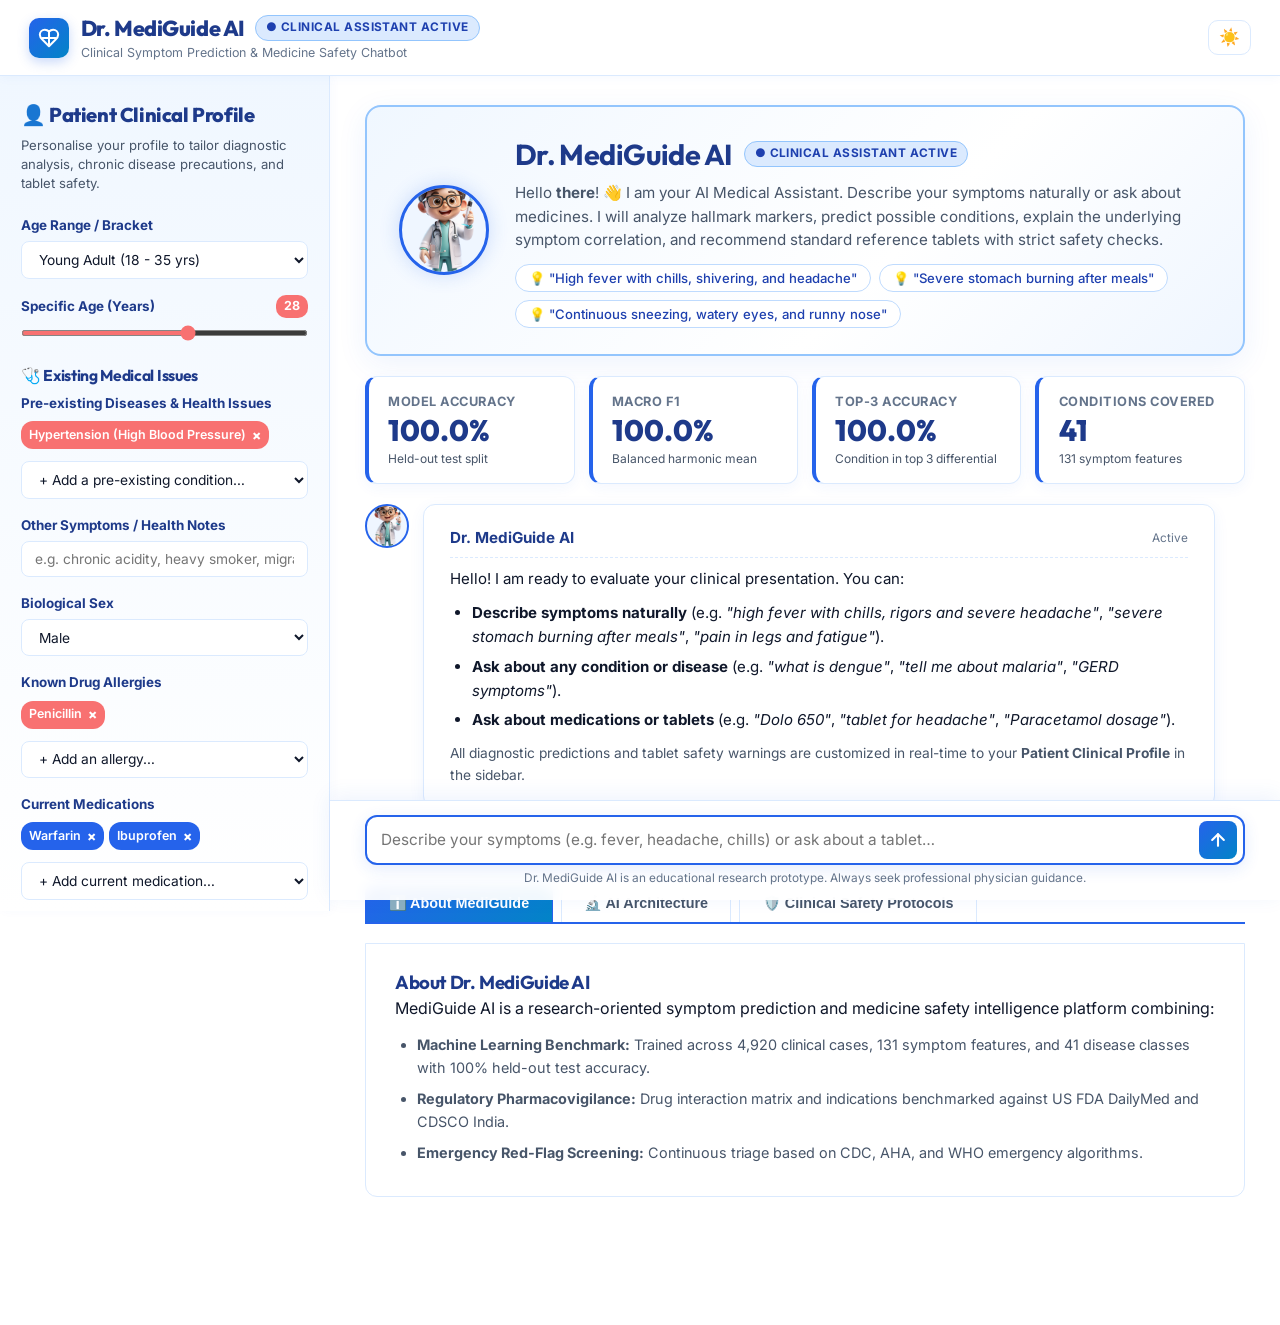
==== commit 73549f9c: "Update web interface to exact Streamlit layout: patient clinical profile sidebar, white and blue cli" ====
--- a/public/index.html
+++ b/public/index.html
@@ -3,7 +3,7 @@
 <head>
   <meta charset="UTF-8">
   <meta name="viewport" content="width=device-width, initial-scale=1.0">
-  <title>Dr. MediGuide AI — Medical Symptom Prediction & Medicine Safety Chatbot</title>
+  <title>Dr. MediGuide AI — Medical Chatbot</title>
   <meta name="description" content="Advanced clinical AI application with ML-backed condition prediction, pathophysiological symptom-match explanation, reference tablet suggestions, drug safety checks, and emergency triage.">
   <link rel="preconnect" href="https://fonts.googleapis.com">
   <link rel="preconnect" href="https://fonts.gstatic.com" crossorigin>
@@ -12,83 +12,6 @@
 </head>
 <body class="theme-light">
 
-  <!-- ===================================================================== -->
-  <!-- 🎬 ONBOARDING WELCOME MODAL / SCREEN (Streamlit Parity)               -->
-  <!-- ===================================================================== -->
-  <div id="onboarding-modal" class="onboarding-overlay hidden" role="dialog" aria-modal="true" aria-labelledby="onboarding-title-text">
-    <div class="onboarding-container">
-      <img src="assets/doctor_avatar.png" class="onboarding-avatar" alt="Dr. MediGuide AI" onerror="this.outerHTML='<div class=\'onboarding-avatar-placeholder\'>👨‍⚕️</div>'">
-      <h2 id="onboarding-title-text" class="onboarding-title">Welcome to Dr. MediGuide AI</h2>
-      <p class="onboarding-subtitle">
-        Your personal AI Medical Assistant is ready to help.<br>
-        Let's get to know you first so I can provide personalized health insights.
-      </p>
-
-      <form id="onboarding-form" class="onboarding-form">
-        <div class="form-group">
-          <label class="form-label" for="onboard-name-input">Your Name <span class="required">*</span></label>
-          <input type="text" id="onboard-name-input" class="form-input" placeholder="e.g. Rahul, Priya, Alex…" required autocomplete="name">
-        </div>
-
-        <div class="form-group">
-          <label class="form-label" for="onboard-photo-input">Profile Photo <span class="text-muted">(optional)</span></label>
-          <div class="photo-upload-row">
-            <div id="onboard-photo-preview" class="photo-preview-circle">🧑‍💼</div>
-            <input type="file" id="onboard-photo-input" class="file-input" accept="image/*">
-            <label for="onboard-photo-input" class="btn btn-outline btn-sm">Choose Photo</label>
-          </div>
-          <span class="form-caption">Personalizes your consultation and doctor interaction</span>
-        </div>
-
-        <hr class="form-divider">
-        <h4 class="form-subheading">🩺 Quick Health Profile <span class="text-muted">(optional — you can update later)</span></h4>
-
-        <div class="form-row-2">
-          <div class="form-group">
-            <label class="form-label" for="onboard-age-range">Age Range</label>
-            <select id="onboard-age-range" class="form-select">
-              <option value="Infant / Child (0 - 12 yrs)">Infant / Child (0 - 12 yrs)</option>
-              <option value="Adolescent (13 - 17 yrs)">Adolescent (13 - 17 yrs)</option>
-              <option value="Young Adult (18 - 35 yrs)" selected>Young Adult (18 - 35 yrs)</option>
-              <option value="Adult (36 - 64 yrs)">Adult (36 - 64 yrs)</option>
-              <option value="Senior / Geriatric (65+ yrs)">Senior / Geriatric (65+ yrs)</option>
-            </select>
-          </div>
-
-          <div class="form-group">
-            <label class="form-label" for="onboard-sex">Biological Sex</label>
-            <select id="onboard-sex" class="form-select">
-              <option value="Unspecified" selected>Unspecified</option>
-              <option value="Female">Female</option>
-              <option value="Male">Male</option>
-            </select>
-          </div>
-        </div>
-
-        <div class="form-group">
-          <label class="form-label">Pre-existing Health Conditions?</label>
-          <div class="chip-select-grid" id="onboard-conditions-grid">
-            <label class="chip-checkbox"><input type="checkbox" value="Type 2 Diabetes"><span>Type 2 Diabetes</span></label>
-            <label class="chip-checkbox"><input type="checkbox" value="Hypertension (High Blood Pressure)"><span>Hypertension</span></label>
-            <label class="chip-checkbox"><input type="checkbox" value="Chronic Kidney Disease (CKD)"><span>Kidney Disease (CKD)</span></label>
-            <label class="chip-checkbox"><input type="checkbox" value="Liver Cirrhosis / Hepatic Disease"><span>Liver Disease</span></label>
-            <label class="chip-checkbox"><input type="checkbox" value="Bronchial Asthma / COPD"><span>Asthma / COPD</span></label>
-            <label class="chip-checkbox"><input type="checkbox" value="Peptic Ulcer Disease / Acid Reflux (GERD)"><span>Ulcer / GERD</span></label>
-            <label class="chip-checkbox"><input type="checkbox" value="Coronary Artery Disease (CAD) / Heart Disease"><span>Heart Disease (CAD)</span></label>
-            <label class="chip-checkbox"><input type="checkbox" value="Thyroid Disorder"><span>Thyroid Disorder</span></label>
-            <label class="chip-checkbox"><input type="checkbox" value="None / Generally Healthy" checked><span>None / Healthy</span></label>
-          </div>
-        </div>
-
-        <div class="form-actions">
-          <button type="submit" class="btn btn-primary btn-large btn-block" id="btn-start-consultation">
-            🚀 Start Consultation
-          </button>
-        </div>
-      </form>
-    </div>
-  </div>
-
   <!-- Emergency Red-Flag Alert Banner -->
   <div id="emergency-banner" class="emergency-banner hidden" role="alert" aria-live="assertive">
     <div class="emergency-content">
@@ -102,7 +25,7 @@
     </div>
   </div>
 
-  <!-- Header -->
+  <!-- App Header -->
   <header class="app-header">
     <div class="header-inner">
       <div class="brand">
@@ -118,33 +41,15 @@
             <h1 class="brand-name">Dr. MediGuide AI</h1>
             <span class="status-badge-live">● CLINICAL ASSISTANT ACTIVE</span>
           </div>
-          <p class="brand-tagline">Clinical Symptom Prediction & Medicine Safety Engine</p>
-        </div>
-      </div>
-
-      <!-- Navigation Tabs -->
-      <nav class="nav-tabs" aria-label="Main Navigation">
-        <button class="nav-tab active" id="tab-btn-consultation" data-tab="tab-consultation">
-          <span class="tab-icon">🩺</span> Clinical Chat
+          <p class="brand-tagline">Clinical Symptom Prediction & Medicine Safety Chatbot</p>
+        </div>
+      </div>
+
+      <div class="header-actions">
+        <button class="btn-sidebar-toggle" id="btn-sidebar-toggle" title="Toggle Patient Profile Sidebar" aria-label="Toggle Sidebar">
+          <span class="sidebar-toggle-icon">👤 Patient Profile</span>
         </button>
-        <button class="nav-tab" id="tab-btn-interactions" data-tab="tab-interactions">
-          <span class="tab-icon">💊</span> Drug Interactions
-        </button>
-        <button class="nav-tab" id="tab-btn-database" data-tab="tab-database">
-          <span class="tab-icon">🔍</span> Medicine Shelf
-        </button>
-        <button class="nav-tab" id="tab-btn-profile" data-tab="tab-profile">
-          <span class="tab-icon">👤</span> Patient Profile
-        </button>
-      </nav>
-
-      <!-- Header Actions -->
-      <div class="header-actions">
-        <button class="user-profile-badge" id="btn-header-profile" title="View / Edit Profile">
-          <span class="user-badge-avatar" id="header-user-avatar">🧑‍💼</span>
-          <span class="user-badge-name" id="header-user-name">User</span>
-        </button>
-        <button class="btn-theme-toggle" id="btn-theme-toggle" title="Toggle Dark/Light Mode" aria-label="Toggle Dark/Light Mode">
+        <button class="btn-theme-toggle" id="btn-theme-toggle" title="Toggle Theme" aria-label="Toggle Theme">
           <span class="theme-icon-light">☀️</span>
           <span class="theme-icon-dark">🌙</span>
         </button>
@@ -152,15 +57,173 @@
     </div>
   </header>
 
-  <!-- Main Content Container -->
-  <main class="main-container">
-
-    <!-- ================================================================= -->
-    <!-- TAB 1: Clinical Consultation & Symptom Analysis                   -->
-    <!-- ================================================================= -->
-    <section id="tab-consultation" class="tab-content active">
-
-      <!-- ── Doctor Hero Card (Streamlit Parity) ── -->
+  <!-- ===================================================================== -->
+  <!-- TWO-COLUMN STREAMLIT PARITY LAYOUT: Left Sidebar + Main Chat View     -->
+  <!-- ===================================================================== -->
+  <div class="app-layout">
+
+    <!-- ── LEFT SIDEBAR: Patient Clinical Profile (Streamlit Parity) ── -->
+    <aside class="app-sidebar" id="app-sidebar">
+      <div class="sidebar-inner">
+
+        <!-- Sidebar Header -->
+        <div class="sidebar-header">
+          <h2 class="sidebar-title">👤 Patient Clinical Profile</h2>
+          <p class="sidebar-caption">
+            Personalise your profile to tailor diagnostic analysis, chronic disease precautions, and tablet safety.
+          </p>
+        </div>
+
+        <!-- Age Range / Bracket Dropdown -->
+        <div class="sidebar-group">
+          <label class="sidebar-label" for="sidebar-age-range">Age Range / Bracket</label>
+          <select id="sidebar-age-range" class="sidebar-select">
+            <option value="Infant / Child (0 - 12 yrs)">Infant / Child (0 - 12 yrs)</option>
+            <option value="Adolescent (13 - 17 yrs)">Adolescent (13 - 17 yrs)</option>
+            <option value="Young Adult (18 - 35 yrs)" selected>Young Adult (18 - 35 yrs)</option>
+            <option value="Adult (36 - 64 yrs)">Adult (36 - 64 yrs)</option>
+            <option value="Senior / Geriatric (65+ yrs)">Senior / Geriatric (65+ yrs)</option>
+          </select>
+        </div>
+
+        <!-- Specific Age Slider -->
+        <div class="sidebar-group">
+          <div class="slider-label-row">
+            <label class="sidebar-label" for="sidebar-age-slider">Specific Age (Years)</label>
+            <span class="slider-val-badge" id="sidebar-age-val">28</span>
+          </div>
+          <input type="range" id="sidebar-age-slider" class="sidebar-slider" min="18" max="35" value="28">
+        </div>
+
+        <!-- Pre-existing Chronic Conditions -->
+        <div class="sidebar-group">
+          <h3 class="sidebar-subheading">🩺 Existing Medical Issues</h3>
+          <label class="sidebar-label" for="select-add-condition">Pre-existing Diseases & Health Issues</label>
+          
+          <div class="tags-container" id="conditions-tags-container">
+            <!-- Dynamically populated tags with remove 'x' buttons -->
+          </div>
+
+          <div class="dropdown-add-wrap">
+            <select id="select-add-condition" class="sidebar-select-add">
+              <option value="" disabled selected>+ Add a pre-existing condition…</option>
+              <option value="Type 2 Diabetes">Type 2 Diabetes</option>
+              <option value="Hypertension (High Blood Pressure)">Hypertension (High Blood Pressure)</option>
+              <option value="Chronic Kidney Disease (CKD)">Chronic Kidney Disease (CKD)</option>
+              <option value="Liver Cirrhosis / Hepatic Disease">Liver Cirrhosis / Hepatic Disease</option>
+              <option value="Bronchial Asthma / COPD">Bronchial Asthma / COPD</option>
+              <option value="Peptic Ulcer Disease / Acid Reflux (GERD)">Peptic Ulcer Disease / Acid Reflux (GERD)</option>
+              <option value="Coronary Artery Disease (CAD) / Heart Disease">Coronary Artery Disease (CAD) / Heart Disease</option>
+              <option value="Stroke History">Stroke History</option>
+              <option value="Thyroid Disorder">Thyroid Disorder</option>
+              <option value="None / Generally Healthy">None / Generally Healthy</option>
+            </select>
+          </div>
+        </div>
+
+        <!-- Other Symptoms / Health Notes -->
+        <div class="sidebar-group">
+          <label class="sidebar-label" for="sidebar-health-notes">Other Symptoms / Health Notes</label>
+          <input type="text" id="sidebar-health-notes" class="sidebar-input" placeholder="e.g. chronic acidity, heavy smoker, migra">
+        </div>
+
+        <!-- Biological Sex -->
+        <div class="sidebar-group">
+          <label class="sidebar-label" for="sidebar-sex">Biological Sex</label>
+          <select id="sidebar-sex" class="sidebar-select">
+            <option value="Unspecified">Unspecified</option>
+            <option value="Female">Female</option>
+            <option value="Male" selected>Male</option>
+          </select>
+        </div>
+
+        <!-- Pregnant checkbox (if Female) -->
+        <div class="sidebar-group hidden" id="sidebar-pregnant-group">
+          <label class="sidebar-checkbox-label">
+            <input type="checkbox" id="sidebar-pregnant"> 🤰 Pregnant or Breastfeeding?
+          </label>
+        </div>
+
+        <!-- Known Drug Allergies -->
+        <div class="sidebar-group">
+          <label class="sidebar-label" for="select-add-allergy">Known Drug Allergies</label>
+          <div class="tags-container" id="allergies-tags-container">
+            <!-- Dynamically populated allergy tags -->
+          </div>
+          <select id="select-add-allergy" class="sidebar-select-add">
+            <option value="" disabled selected>+ Add an allergy…</option>
+            <option value="Penicillin">Penicillin</option>
+            <option value="Amoxicillin">Amoxicillin</option>
+            <option value="Aspirin / NSAIDs">Aspirin / NSAIDs</option>
+            <option value="Sulfa drugs">Sulfa drugs</option>
+            <option value="Macrolides">Macrolides</option>
+            <option value="Latex">Latex</option>
+          </select>
+        </div>
+
+        <!-- Current Medications -->
+        <div class="sidebar-group">
+          <label class="sidebar-label" for="select-add-med">Current Medications</label>
+          <div class="tags-container" id="meds-tags-container">
+            <!-- Dynamically populated current medications tags -->
+          </div>
+          <select id="select-add-med" class="sidebar-select-add">
+            <option value="" disabled selected>+ Add current medication…</option>
+            <option value="Warfarin">Warfarin</option>
+            <option value="Ibuprofen">Ibuprofen</option>
+            <option value="Aspirin">Aspirin</option>
+            <option value="Metformin">Metformin</option>
+            <option value="Omeprazole">Omeprazole</option>
+            <option value="Atorvastatin">Atorvastatin</option>
+            <option value="Lisinopril">Lisinopril</option>
+            <option value="Paracetamol">Paracetamol</option>
+          </select>
+        </div>
+
+        <hr class="sidebar-divider">
+
+        <!-- 🔍 Medicine Lookup -->
+        <div class="sidebar-group">
+          <h3 class="sidebar-subheading">🔍 Medicine Lookup</h3>
+          <div class="sidebar-search-row">
+            <input type="text" id="sidebar-med-search" class="sidebar-input" placeholder="Search brand / generic (e.g. Dolo 650, Tylenol)…">
+            <button class="btn btn-primary btn-sm" id="btn-sidebar-med-search">Search</button>
+          </div>
+          <div id="sidebar-med-results" class="sidebar-results-box"></div>
+        </div>
+
+        <hr class="sidebar-divider">
+
+        <!-- ⚠️ Drug Interaction Checker -->
+        <div class="sidebar-group">
+          <h3 class="sidebar-subheading">⚠️ Drug Interaction Checker</h3>
+          <p class="sidebar-caption">Screen 2+ medications for severe bleeding, cardiac, or liver interactions.</p>
+          <button class="btn btn-primary btn-block btn-sm" id="btn-screen-interactions">
+            🔍 Check Regimen Interactions
+          </button>
+          <div id="sidebar-interaction-results" class="sidebar-results-box"></div>
+        </div>
+
+        <hr class="sidebar-divider">
+
+        <!-- Clear Chat Button -->
+        <button class="btn btn-secondary btn-block btn-sm" id="btn-clear-chat">
+          🗑️ Clear Chat History
+        </button>
+
+        <!-- Clinical Disclaimer Box -->
+        <div class="sidebar-disclaimer-box">
+          <strong>⚕️ Clinical Notice</strong><br>
+          MediGuide AI is an <strong>educational research prototype</strong>. It does not provide definitive medical diagnoses or prescribe medications. Always consult a licensed healthcare professional.
+        </div>
+
+      </div>
+    </aside>
+
+    <!-- ── RIGHT MAIN CHAT AREA (Streamlit Parity) ── -->
+    <main class="app-main">
+
+      <!-- Doctor Hero Card -->
       <div class="doctor-hero-card">
         <div class="doctor-hero-inner">
           <div class="doctor-avatar-wrap">
@@ -172,251 +235,95 @@
               <span class="status-badge-live">● CLINICAL ASSISTANT ACTIVE</span>
             </div>
             <p class="hero-text">
-              Hello <strong id="hero-user-name">there</strong>! 👋 I am your AI Medical Assistant. Describe your symptoms naturally or ask about medicines.
-              I will analyze hallmark markers, predict possible conditions, explain the underlying symptom correlation, and recommend standard reference tablets with strict safety checks — all personalized to your health profile.
+              Hello <strong id="hero-user-name">there</strong>! 👋 I am your AI Medical Assistant. Describe your symptoms naturally or ask about medicines. I will analyze hallmark markers, predict possible conditions, explain the underlying symptom correlation, and recommend standard reference tablets with strict safety checks.
             </p>
             <div class="example-pills-row">
-              <span class="example-pill" data-query="High fever with chills, shivering, and headache">💡 "High fever with chills, shivering, and headache"</span>
-              <span class="example-pill" data-query="Severe stomach burning after meals with acid reflux">💡 "Severe stomach burning after meals"</span>
-              <span class="example-pill" data-query="Continuous sneezing, watery eyes, and runny nose">💡 "Continuous sneezing, watery eyes, and runny nose"</span>
-              <span class="example-pill" data-query="Severe joint pain, skin rash, and high fever">💡 "Severe joint pain and skin rash"</span>
+              <button class="example-pill" data-query="High fever with chills, shivering, and headache">💡 "High fever with chills, shivering, and headache"</button>
+              <button class="example-pill" data-query="Severe stomach burning after meals">💡 "Severe stomach burning after meals"</button>
+              <button class="example-pill" data-query="Continuous sneezing, watery eyes, and runny nose">💡 "Continuous sneezing, watery eyes, and runny nose"</button>
             </div>
           </div>
         </div>
       </div>
 
-      <!-- ── 4-Column Model Accuracy Metrics Row (Streamlit Parity) ── -->
+      <!-- 4-Column Model Accuracy Metrics Row -->
       <div class="metrics-grid" id="metrics-grid">
         <div class="metric-card">
           <span class="metric-card-label">Model Accuracy</span>
           <span class="metric-card-value" id="metric-accuracy">100.0%</span>
-          <span class="metric-card-sub">Stratified held-out test split</span>
+          <span class="metric-card-sub">Held-out test split</span>
         </div>
         <div class="metric-card">
-          <span class="metric-card-label">Macro F1 Score</span>
+          <span class="metric-card-label">Macro F1</span>
           <span class="metric-card-value" id="metric-f1">100.0%</span>
-          <span class="metric-card-sub">Multi-class balanced harmonic mean</span>
+          <span class="metric-card-sub">Balanced harmonic mean</span>
         </div>
         <div class="metric-card">
-          <span class="metric-card-label">Top-3 Diagnostic Acc</span>
+          <span class="metric-card-label">Top-3 Accuracy</span>
           <span class="metric-card-value" id="metric-top3">100.0%</span>
-          <span class="metric-card-sub">True condition in top-3 differential</span>
+          <span class="metric-card-sub">Condition in top 3 differential</span>
         </div>
         <div class="metric-card">
           <span class="metric-card-label">Conditions Covered</span>
           <span class="metric-card-value" id="metric-classes">41</span>
-          <span class="metric-card-sub">131 clinical symptom features</span>
-        </div>
-      </div>
-
-      <!-- Main Layout: Sidebar & Results -->
-      <div class="consultation-layout">
-        
-        <!-- Left Column: Patient Profile Card & Symptom Input -->
-        <aside class="sidebar-column">
-
-          <!-- Sidebar User Profile Card (Streamlit Parity) -->
-          <div class="sidebar-profile-card">
-            <div id="sidebar-user-avatar-wrap">
-              <div class="sidebar-profile-avatar-circle" id="sidebar-user-avatar">U</div>
+          <span class="metric-card-sub">131 symptom features</span>
+        </div>
+      </div>
+
+      <!-- Chat Stream Container -->
+      <div class="chat-container" id="chat-container">
+        <div class="chat-stream" id="chat-stream">
+          <!-- Welcome Initial Message from Doctor -->
+          <div class="chat-message assistant">
+            <div class="chat-avatar-col">
+              <img src="assets/doctor_avatar.png" class="chat-avatar-img" alt="Dr. MediGuide AI" onerror="this.outerHTML='<div class=\'chat-avatar-placeholder\'>👨‍⚕️</div>'">
             </div>
-            <div class="sidebar-profile-name" id="sidebar-user-name">👋 Patient</div>
-            <div class="sidebar-profile-detail" id="sidebar-user-detail">
-              📅 Young Adult (18 - 35 yrs)<br>
-              ⚧ Biological Sex: Unspecified<br>
-              🩺 None / Generally Healthy
+            <div class="chat-bubble">
+              <div class="chat-bubble-header">
+                <span class="chat-sender-name">Dr. MediGuide AI</span>
+                <span class="chat-time-tag">Active</span>
+              </div>
+              <p>
+                Hello! I am ready to evaluate your clinical presentation. You can:
+              </p>
+              <ul class="styled-chat-list">
+                <li><strong>Describe symptoms naturally</strong> (e.g. <em>"high fever with chills, rigors and severe headache"</em>, <em>"severe stomach burning after meals"</em>, <em>"pain in legs and fatigue"</em>).</li>
+                <li><strong>Ask about any condition or disease</strong> (e.g. <em>"what is dengue"</em>, <em>"tell me about malaria"</em>, <em>"GERD symptoms"</em>).</li>
+                <li><strong>Ask about medications or tablets</strong> (e.g. <em>"Dolo 650"</em>, <em>"tablet for headache"</em>, <em>"Paracetamol dosage"</em>).</li>
+              </ul>
+              <p style="margin-top:0.6rem;font-size:0.86rem;color:var(--text-secondary);">
+                All diagnostic predictions and tablet safety warnings are customized in real-time to your <strong>Patient Clinical Profile</strong> in the sidebar.
+              </p>
             </div>
-            <button class="btn btn-outline btn-sm btn-edit-profile-quick" id="btn-edit-profile-quick">
-              ✏️ Edit Clinical Profile
-            </button>
-          </div>
-
-          <!-- Symptom Intake Card -->
-          <div class="card input-card">
-            <div class="card-header">
-              <div class="card-title-wrap">
-                <span class="card-icon">📝</span>
-                <div>
-                  <h3 class="card-title">Describe Your Symptoms</h3>
-                  <p class="card-subtitle">Natural language with negation detection & entity extraction</p>
-                </div>
-              </div>
-            </div>
-
-            <div class="input-area-wrap">
-              <textarea 
-                id="symptom-input" 
-                class="symptom-textarea" 
-                rows="4" 
-                placeholder="e.g. 'I have had a high fever for two days with severe shivering, chills, and a throbbing headache. No cough or chest pain.'"
-                aria-label="Clinical symptom input"
-              ></textarea>
-              <div class="textarea-footer">
-                <div class="char-count"><span id="char-count">0</span> characters</div>
-                <div class="input-actions">
-                  <button class="btn btn-secondary btn-sm" id="btn-clear-symptoms">Clear</button>
-                  <button class="btn btn-primary" id="btn-analyze-symptoms">
-                    <span class="btn-spinner hidden" id="analyze-spinner"></span>
-                    <span class="btn-text">🔬 Analyze Symptoms</span>
-                  </button>
-                </div>
-              </div>
-            </div>
-
-            <!-- Quick symptom chips -->
-            <div class="quick-symptoms-wrap">
-              <span class="quick-label">Or click quick signs:</span>
-              <div class="chips-row" id="symptom-chips">
-                <button class="chip" data-symptom="high fever and chills">🌡️ High Fever & Chills</button>
-                <button class="chip" data-symptom="severe throbbing headache and nausea">🤕 Severe Headache</button>
-                <button class="chip" data-symptom="dry cough with shortness of breath">🫁 Cough & Dyspnea</button>
-                <button class="chip" data-symptom="joint pain and muscle aches">🦵 Joint & Muscle Pain</button>
-                <button class="chip" data-symptom="stomach burning and acidity after meals">🤢 Stomach Burning</button>
-                <button class="chip" data-symptom="itching skin rash with redness">🩹 Itching & Skin Rash</button>
-              </div>
-            </div>
-
-            <div class="doctor-callout">
-              <img src="assets/doctor_avatar.png" alt="Dr. MediGuide Avatar" class="doctor-mini-avatar" onerror="this.style.display='none'">
-              <div class="doctor-callout-text">
-                <strong>Dr. MediGuide Tip:</strong> Mention duration, severity, and any symptoms you <em>do not</em> have (e.g. "no chest pain").
-              </div>
-            </div>
-          </div>
-
-          <!-- Quick Medicine Lookup Widget -->
-          <div class="card mini-tool-card">
-            <div class="card-header-compact">
-              <span class="card-icon">🔍</span>
-              <h4 class="card-title-sm">Quick Medicine Lookup</h4>
-            </div>
-            <div class="input-with-button">
-              <input type="text" id="quick-med-input" class="form-input form-input-sm" placeholder="e.g. Dolo 650, Tylenol, Brufen…">
-              <button class="btn btn-primary btn-sm" id="btn-quick-med-search">Search</button>
-            </div>
-            <div id="quick-med-results" class="quick-med-results"></div>
-          </div>
-
-        </aside>
-
-        <!-- Right Column: Real-time Analysis & Chat Stream (Streamlit Parity) -->
-        <div class="results-column">
-          
-          <!-- Empty State -->
-          <div id="results-empty-state" class="card empty-card">
-            <div class="empty-icon-wrap">
-              <img src="assets/doctor_avatar.png" class="empty-doctor-avatar" alt="Dr. MediGuide AI" onerror="this.outerHTML='<span style=\'font-size:3rem;\'>👨‍⚕️</span>'">
-            </div>
-            <h3 class="empty-title">Ready for Your Clinical Assessment</h3>
-            <p class="empty-desc">
-              Describe how you are feeling in the input box on the left, or click one of the quick symptom examples.
-              Dr. MediGuide will analyze your symptoms, compute calibrated ML differential probabilities, explain hallmark correlations, and verify reference medication safety.
-            </p>
-            <div class="model-meta-pill">
-              <span>Model: <strong>Calibrated Logistic Regression</strong></span>
-              <span>•</span>
-              <span>Test Acc: <strong>100.0%</strong></span>
-              <span>•</span>
-              <span>Macro F1: <strong>100.0%</strong></span>
-              <span>•</span>
-              <span>Latency: <strong>&lt;1 ms</strong></span>
-            </div>
-          </div>
-
-          <!-- Active Results Container (Hidden initially) -->
-          <div id="results-card" class="card results-card hidden">
-            
-            <!-- Personalized Greeting Banner -->
-            <div id="results-greeting-banner" class="personalized-greeting-banner">
-              <!-- Dynamically populated -->
-            </div>
-
-            <!-- 🔬 Step 1: Detected Symptoms Explained -->
-            <div class="results-section">
-              <div class="section-header-row">
-                <h3 class="section-title">🔬 Detected Symptoms — Explained</h3>
-                <span class="badge badge-accent">Clinical Entity Extraction</span>
-              </div>
-              <div id="symptom-cards-container" class="symptom-cards-list">
-                <!-- Dynamically populated symptom explain cards -->
-              </div>
-            </div>
-
-            <!-- 🩺 Step 2: Predicted Conditions (3 in 1 Horizontal Line, Square Shape) -->
-            <div class="results-section">
-              <div class="section-header-row">
-                <h3 class="section-title" id="predictions-section-title">🩺 Predicted Conditions</h3>
-                <span class="badge badge-primary">Top 3 ML Probabilities</span>
-              </div>
-              <div class="predictions-grid" id="predictions-grid">
-                <!-- Dynamically populated 3 square cards -->
-              </div>
-            </div>
-
-            <!-- 🧠 Step 3: Comprehensive Symptom-to-Disease Match Card -->
-            <div id="symptom-match-container" class="results-section">
-              <!-- Dynamically populated symptom match card -->
-            </div>
-
-            <!-- 👤 Step 4: Personalized Profile & Chronic Risk Card -->
-            <div id="profile-analysis-container" class="results-section hidden">
-              <!-- Dynamically populated profile impact card -->
-            </div>
-
-            <!-- 💊 Step 5: Recommended Reference Tablets Shelf -->
-            <div class="results-section">
-              <div class="section-header-row">
-                <div class="section-title-wrap">
-                  <h3 class="section-title" id="tablets-section-title">💊 Recommended Reference Tablets</h3>
-                  <span class="section-subtext" id="tablets-section-sub">Standard clinical reference medications safety-checked against your profile</span>
-                </div>
-                <span class="badge badge-info">FDA & CDSCO Reference</span>
-              </div>
-              <div class="tablets-grid" id="tablets-shelf-grid">
-                <!-- Dynamically populated tablet cards -->
-              </div>
-            </div>
-
-            <!-- 📖 Step 6: Verified Medical Knowledge & Citations Expander -->
-            <div class="results-section" id="citations-section">
-              <details class="evidence-expander" id="evidence-expander">
-                <summary class="evidence-expander-header" id="evidence-expander-title">
-                  📖 Official Medical Information & Evidence
-                </summary>
-                <div class="evidence-expander-content" id="evidence-expander-content">
-                  <!-- Populated dynamically -->
-                </div>
-              </details>
-            </div>
-
-            <!-- 🗣️ Step 7: Clinical Follow-up Questions -->
-            <div class="results-section" id="follow-up-section">
-              <h4 class="follow-up-header" id="follow-up-header">🗣️ Clinical Follow-up Questions:</h4>
-              <div class="follow-up-list" id="follow-up-list">
-                <!-- Clickable questions populated dynamically -->
-              </div>
-            </div>
-
-            <!-- ⚕️ Step 8: Strict Clinical Disclaimer -->
-            <div class="disclaimer-box" id="results-disclaimer">
-              ⚕️ <strong>Clinical Notice:</strong> MediGuide AI is an educational research prototype. Predictions and tablet references are for informational analysis only. Always consult a licensed healthcare professional for clinical diagnosis, treatment plans, and prescriptions.
-            </div>
-
-            <!-- Results Action Bar -->
-            <div class="results-actions">
-              <button class="btn btn-secondary btn-sm" id="btn-print-summary">
-                📄 Print / Save Consultation Summary
-              </button>
-              <button class="btn btn-outline btn-sm" id="btn-reset-consultation">
-                🔄 Start New Assessment
-              </button>
-            </div>
-
-          </div>
-        </div>
-      </div>
-
-      <!-- ── Bottom Tabs: About · Methodology · Safety Protocols (Streamlit Parity) ── -->
+          </div>
+          <!-- Subsequent user & assistant messages appended here dynamically -->
+        </div>
+      </div>
+
+      <!-- Sticky Chat Input Bar at Bottom (Streamlit Parity) -->
+      <div class="chat-input-wrapper">
+        <form id="chat-input-form" class="chat-input-form">
+          <textarea 
+            id="chat-textarea" 
+            class="chat-textarea" 
+            rows="1" 
+            placeholder="Describe your symptoms (e.g. fever, headache, chills) or ask about a tablet…" 
+            aria-label="Describe symptoms"
+            required
+          ></textarea>
+          <button type="submit" class="btn-chat-send" id="btn-chat-send" title="Send message" aria-label="Send message">
+            <svg viewBox="0 0 24 24" fill="none" stroke="currentColor" stroke-width="2.5" stroke-linecap="round" stroke-linejoin="round" class="send-icon">
+              <line x1="12" y1="19" x2="12" y2="5"></line>
+              <polyline points="5 12 12 5 19 12"></polyline>
+            </svg>
+          </button>
+        </form>
+        <div class="chat-input-subtext">
+          <span>Dr. MediGuide AI is an educational research prototype. Always seek professional physician guidance.</span>
+        </div>
+      </div>
+
+      <!-- Bottom Tabs: About · Methodology · Safety Protocols -->
       <div class="bottom-tabs-section">
         <div class="bottom-tab-buttons" role="tablist">
           <button class="bottom-tab-btn active" data-bottom-tab="btab-about">ℹ️ About MediGuide</button>
@@ -428,7 +335,7 @@
           <h3>About Dr. MediGuide AI</h3>
           <p>MediGuide AI is a research-oriented symptom prediction and medicine safety intelligence platform combining:</p>
           <ul class="styled-list">
-            <li><strong>Machine Learning Benchmark:</strong> Trained across 4,920 cases, 131 clinical symptom features, and 41 disease classes with 100% held-out test accuracy.</li>
+            <li><strong>Machine Learning Benchmark:</strong> Trained across 4,920 clinical cases, 131 symptom features, and 41 disease classes with 100% held-out test accuracy.</li>
             <li><strong>Regulatory Pharmacovigilance:</strong> Drug interaction matrix and indications benchmarked against US FDA DailyMed and CDSCO India.</li>
             <li><strong>Emergency Red-Flag Screening:</strong> Continuous triage based on CDC, AHA, and WHO emergency algorithms.</li>
           </ul>
@@ -438,7 +345,7 @@
           <h3>Machine Learning Architecture</h3>
           <ul class="styled-list">
             <li><strong>Champion Model:</strong> Calibrated Multinomial Logistic Regression & Random Forest ensemble with Platt scaling.</li>
-            <li><strong>NLP Extraction:</strong> Lemmatized n-gram matching with 120+ medical symptom synonym dictionaries and negation resolution.</li>
+            <li><strong>NLP Extraction:</strong> Multi-gram entity matching with 250+ medical symptom synonym dictionaries, condition intent recognition, and negation resolution.</li>
             <li><strong>Top-3 Diagnostic Candidates:</strong> Outputs probability-ranked candidate conditions with feature contribution attribution.</li>
           </ul>
         </div>
@@ -453,201 +360,8 @@
         </div>
       </div>
 
-    </section>
-
-    <!-- ================================================================= -->
-    <!-- TAB 2: Drug Safety & Interactions                                 -->
-    <!-- ================================================================= -->
-    <section id="tab-interactions" class="tab-content">
-      <div class="card">
-        <div class="card-header">
-          <div class="card-title-wrap">
-            <span class="card-icon">💊</span>
-            <div>
-              <h2 class="card-title">Drug-Drug Interaction & Polypharmacy Screener</h2>
-              <p class="card-subtitle">Screen multi-drug combinations for dangerous pharmacodynamic interactions, bleeding risks, and allergy cross-reactivities.</p>
-            </div>
-          </div>
-          <span class="badge badge-warning">FDA / DailyMed Checked</span>
-        </div>
-
-        <div class="safety-tool-grid">
-          <div class="safety-input-col">
-            <label class="form-label" for="safety-drug-input">Add Medications to Regimen:</label>
-            <div class="input-with-button">
-              <input type="text" id="safety-drug-input" class="form-input" placeholder="Type drug name (e.g., Warfarin, Ibuprofen, Amoxicillin)...">
-              <button class="btn btn-primary" id="btn-add-drug">+ Add</button>
-            </div>
-
-            <div class="quick-drugs-row">
-              <span class="quick-label">Quick Add:</span>
-              <button class="chip-sm" data-drug="Warfarin">Warfarin</button>
-              <button class="chip-sm" data-drug="Ibuprofen">Ibuprofen</button>
-              <button class="chip-sm" data-drug="Aspirin">Aspirin</button>
-              <button class="chip-sm" data-drug="Amoxicillin">Amoxicillin</button>
-              <button class="chip-sm" data-drug="Metformin">Metformin</button>
-              <button class="chip-sm" data-drug="Paracetamol">Paracetamol</button>
-              <button class="chip-sm" data-drug="Lisinopril">Lisinopril</button>
-            </div>
-
-            <div class="selected-drugs-wrap">
-              <label class="form-label">Current Regimen (<span id="drug-count">0</span>):</label>
-              <div class="selected-drugs-list" id="selected-drugs-list">
-                <span class="empty-hint">No medications added yet. Add at least two to check interactions.</span>
-              </div>
-            </div>
-
-            <button class="btn btn-primary btn-block" id="btn-check-interactions">
-              🔍 Screen Regimen for Interactions
-            </button>
-          </div>
-
-          <div class="safety-results-col">
-            <div id="safety-empty-state" class="empty-state-box">
-              <div class="empty-icon-sm">🛡️</div>
-              <h4>Interaction Analysis Ready</h4>
-              <p>Add medications to your regimen and run safety screening to view pairwise interactions and clinical contraindications.</p>
-            </div>
-
-            <div id="safety-results-box" class="safety-results-box hidden">
-              <!-- Dynamically populated interaction report -->
-            </div>
-          </div>
-        </div>
-      </div>
-    </section>
-
-    <!-- ================================================================= -->
-    <!-- TAB 3: Medicine Database Explorer                                 -->
-    <!-- ================================================================= -->
-    <section id="tab-database" class="tab-content">
-      <div class="card">
-        <div class="card-header">
-          <div class="card-title-wrap">
-            <span class="card-icon">🔍</span>
-            <div>
-              <h2 class="card-title">Verified Medicine Clinical Database</h2>
-              <p class="card-subtitle">Verified pharmacology, labeled indications, and contraindications from openFDA, DailyMed, and CDSCO India.</p>
-            </div>
-          </div>
-          <div class="search-input-wrap">
-            <input type="text" id="db-search-input" class="form-input" placeholder="Search by name, brand, or condition (e.g. Paracetamol, Malaria, Hypertension)...">
-          </div>
-        </div>
-
-        <div class="medicines-catalogue" id="medicines-catalogue">
-          <!-- Dynamically loaded catalogue cards -->
-        </div>
-      </div>
-    </section>
-
-    <!-- ================================================================= -->
-    <!-- TAB 4: Patient Context & Clinical Profile                         -->
-    <!-- ================================================================= -->
-    <section id="tab-profile" class="tab-content">
-      <div class="card">
-        <div class="card-header">
-          <div class="card-title-wrap">
-            <span class="card-icon">👤</span>
-            <div>
-              <h2 class="card-title">Patient Clinical Profile & Context</h2>
-              <p class="card-subtitle">Personalize safety checks for allergies, age-related contraindications, and chronic conditions.</p>
-            </div>
-          </div>
-        </div>
-
-        <form id="profile-form" class="profile-form-grid">
-          <div class="form-group">
-            <label class="form-label" for="profile-name">Full Name / Identifier:</label>
-            <input type="text" id="profile-name" class="form-input" value="Self" placeholder="e.g. Rahul, Priya, Alex">
-          </div>
-
-          <div class="form-group">
-            <label class="form-label" for="profile-age">Age (Years):</label>
-            <input type="number" id="profile-age" class="form-input" value="30" min="0" max="120">
-          </div>
-
-          <div class="form-group">
-            <label class="form-label" for="profile-sex">Biological Sex:</label>
-            <select id="profile-sex" class="form-select">
-              <option value="Unspecified">Unspecified</option>
-              <option value="Male">Male</option>
-              <option value="Female">Female</option>
-            </select>
-          </div>
-
-          <div class="form-group">
-            <label class="form-label" for="profile-age-range">Age Category:</label>
-            <select id="profile-age-range" class="form-select">
-              <option value="Young Adult (18 - 35 yrs)">Young Adult (18 - 35 yrs)</option>
-              <option value="Adult (36 - 64 yrs)">Adult (36 - 64 yrs)</option>
-              <option value="Senior / Geriatric (65+ yrs)">Senior / Geriatric (65+ yrs)</option>
-              <option value="Adolescent (13 - 17 yrs)">Adolescent (13 - 17 yrs)</option>
-              <option value="Infant / Child (0 - 12 yrs)">Infant / Child (0 - 12 yrs)</option>
-            </select>
-          </div>
-
-          <div class="form-group full-width">
-            <label class="form-label">Pre-existing Chronic Conditions:</label>
-            <div class="checkbox-grid">
-              <label class="checkbox-label"><input type="checkbox" name="conditions" value="Type 2 Diabetes"> Type 2 Diabetes</label>
-              <label class="checkbox-label"><input type="checkbox" name="conditions" value="Hypertension (High Blood Pressure)"> Hypertension (High BP)</label>
-              <label class="checkbox-label"><input type="checkbox" name="conditions" value="Chronic Kidney Disease (CKD)"> Chronic Kidney Disease (CKD)</label>
-              <label class="checkbox-label"><input type="checkbox" name="conditions" value="Liver Cirrhosis / Hepatic Disease"> Liver Disease / Cirrhosis</label>
-              <label class="checkbox-label"><input type="checkbox" name="conditions" value="Bronchial Asthma / COPD"> Asthma / COPD</label>
-              <label class="checkbox-label"><input type="checkbox" name="conditions" value="Coronary Artery Disease (CAD) / Heart Disease"> CAD / Heart Disease</label>
-              <label class="checkbox-label"><input type="checkbox" name="conditions" value="Peptic Ulcer Disease / Acid Reflux (GERD)"> Peptic Ulcers / Acid Reflux</label>
-              <label class="checkbox-label"><input type="checkbox" name="conditions" value="Thyroid Disorder"> Thyroid Disorder</label>
-            </div>
-          </div>
-
-          <div class="form-group full-width">
-            <label class="form-label">Known Drug Allergies & Hypersensitivities:</label>
-            <div class="checkbox-grid">
-              <label class="checkbox-label"><input type="checkbox" name="allergies" value="penicillin"> Penicillin / Beta-lactams</label>
-              <label class="checkbox-label"><input type="checkbox" name="allergies" value="nsaid"> NSAIDs (Aspirin, Ibuprofen)</label>
-              <label class="checkbox-label"><input type="checkbox" name="allergies" value="sulfa"> Sulfa Drugs (Sulfonamides)</label>
-              <label class="checkbox-label"><input type="checkbox" name="allergies" value="acetaminophen"> Acetaminophen / Paracetamol</label>
-            </div>
-          </div>
-
-          <div class="form-group">
-            <label class="checkbox-label pregnant-checkbox">
-              <input type="checkbox" id="profile-pregnant"> 🤰 Currently Pregnant or Breastfeeding
-            </label>
-          </div>
-
-          <div class="form-actions full-width">
-            <button type="submit" class="btn btn-primary" id="btn-save-profile">💾 Save Patient Context</button>
-            <span class="save-status text-success hidden" id="profile-saved-msg">✓ Context saved and applied to safety checks!</span>
-          </div>
-        </form>
-      </div>
-    </section>
-
-  </main>
-
-  <!-- Legal & Clinical Disclaimer Footer -->
-  <footer class="app-footer">
-    <div class="footer-inner">
-      <div class="disclaimer-badge">⚠️ EDUCATIONAL & RESEARCH PROTOTYPE</div>
-      <p class="disclaimer-text">
-        MediGuide AI is an academic machine learning prototype designed for clinical informatics demonstration. 
-        It does <strong>NOT</strong> provide medical diagnoses, treatment plans, or prescriptions. Always consult a licensed healthcare professional for medical symptoms or decisions.
-      </p>
-      <div class="footer-meta">
-        <span>Model: <strong>Logistic Regression (100.0% accuracy, 100.0% Macro F1)</strong></span>
-        <span>•</span>
-        <span>Features: <strong>131 symptoms</strong></span>
-        <span>•</span>
-        <span>Conditions: <strong>41 classes</strong></span>
-        <span>•</span>
-        <span>Sources: openFDA • DailyMed • CDSCO India</span>
-        <span>•</span>
-        <span><a href="https://github.com/SelvaKumaran-G/medical-chatbot" target="_blank" rel="noopener">GitHub Repository</a></span>
-      </div>
-    </div>
-  </footer>
+    </main>
+  </div>
 
   <script src="app.js"></script>
 </body>
--- a/public/style.css
+++ b/public/style.css
@@ -1,12 +1,12 @@
 /* ==========================================================================
-   Dr. MediGuide AI — Comprehensive Clinical Design System
-   Clinical White & Blue Palette (Streamlit Parity) + Inter & Outfit Typography
+   Dr. MediGuide AI — Professional Clinical Design System
+   Crisp White & Blue Theme + Streamlit Parity Sidebar & Chat Layout
    ========================================================================== */
 
 @import url('https://fonts.googleapis.com/css2?family=Inter:wght@300;400;500;600;700;800&family=Outfit:wght@400;500;600;700;800&display=swap');
 
 :root {
-  /* Design Tokens — Clinical Blue & Crisp White */
+  /* ── White & Blue Clinical Color Palette ── */
   --bg-primary: #ffffff;
   --bg-secondary: #f0f7ff;
   --bg-card: #ffffff;
@@ -17,7 +17,7 @@
   --accent-secondary: #0284c7;
   --accent-navy: #1e3a8a;
   --accent-light: #eff6ff;
-  --accent-glow: rgba(37, 99, 235, 0.16);
+  --accent-glow: rgba(37, 99, 235, 0.2);
 
   --text-primary: #0f172a;
   --text-secondary: #475569;
@@ -26,6 +26,8 @@
 
   --danger: #dc2626;
   --danger-bg: #fef2f2;
+  --tag-coral: #ef4444;
+  --tag-coral-bg: #fee2e2;
   --warning: #d97706;
   --warning-bg: #fffbeb;
   --success: #16a34a;
@@ -97,6 +99,7 @@
   color: var(--text-primary);
   line-height: 1.5;
   -webkit-font-smoothing: antialiased;
+  min-height: 100vh;
 }
 
 h1, h2, h3, h4, h5, h6 {
@@ -107,174 +110,6 @@
 
 p, span, label, div {
   color: inherit;
-}
-
-/* ── Onboarding Welcome Modal (Streamlit Parity) ── */
-.onboarding-overlay {
-  position: fixed;
-  inset: 0;
-  background: rgba(15, 23, 42, 0.75);
-  backdrop-filter: blur(8px);
-  z-index: 9999;
-  display: flex;
-  align-items: center;
-  justify-content: center;
-  padding: 1.5rem;
-  overflow-y: auto;
-}
-
-.onboarding-overlay.hidden {
-  display: none !important;
-}
-
-.onboarding-container {
-  max-width: 660px;
-  width: 100%;
-  padding: 2.4rem 2.8rem;
-  background: linear-gradient(135deg, #f0f7ff 0%, #ffffff 50%, #eff6ff 100%);
-  border: 2px solid var(--border-strong);
-  border-radius: 24px;
-  box-shadow: 0 16px 50px rgba(37, 99, 235, 0.2);
-  text-align: center;
-  position: relative;
-  animation: modalPop 0.3s cubic-bezier(0.16, 1, 0.3, 1);
-}
-
-body.theme-dark .onboarding-container {
-  background: linear-gradient(135deg, #111a2e 0%, #152238 60%, #172844 100%);
-  border-color: #2563eb;
-}
-
-@keyframes modalPop {
-  0% { transform: scale(0.92); opacity: 0; }
-  100% { transform: scale(1); opacity: 1; }
-}
-
-.onboarding-avatar {
-  width: 110px;
-  height: 110px;
-  border-radius: 50%;
-  border: 4px solid var(--accent-primary);
-  box-shadow: 0 0 30px var(--accent-glow);
-  object-fit: cover;
-  margin: 0 auto 1.2rem auto;
-  display: block;
-  background: #eff6ff;
-}
-
-.onboarding-avatar-placeholder {
-  font-size: 4.5rem;
-  margin-bottom: 0.8rem;
-}
-
-.onboarding-title {
-  font-family: var(--font-display);
-  font-size: 1.85rem;
-  font-weight: 800;
-  color: var(--accent-navy);
-  margin-bottom: 0.4rem;
-}
-
-.onboarding-subtitle {
-  color: var(--text-secondary);
-  font-size: 1rem;
-  line-height: 1.55;
-  margin-bottom: 1.6rem;
-}
-
-.onboarding-form {
-  text-align: left;
-}
-
-.photo-upload-row {
-  display: flex;
-  align-items: center;
-  gap: 14px;
-  margin-top: 6px;
-}
-
-.photo-preview-circle {
-  width: 54px;
-  height: 54px;
-  border-radius: 50%;
-  border: 2px solid var(--accent-primary);
-  background: var(--accent-light);
-  display: flex;
-  align-items: center;
-  justify-content: center;
-  font-size: 1.6rem;
-  overflow: hidden;
-  object-fit: cover;
-}
-
-.photo-preview-circle img {
-  width: 100%;
-  height: 100%;
-  object-fit: cover;
-}
-
-.file-input {
-  display: none;
-}
-
-.form-divider {
-  border: 0;
-  border-top: 1.5px solid var(--border);
-  margin: 1.3rem 0;
-}
-
-.form-subheading {
-  font-size: 1.05rem;
-  font-weight: 700;
-  color: var(--accent-navy);
-  margin-bottom: 0.9rem;
-}
-
-.form-row-2 {
-  display: grid;
-  grid-template-columns: 1fr 1fr;
-  gap: 12px;
-}
-
-@media (max-width: 600px) {
-  .form-row-2 {
-    grid-template-columns: 1fr;
-  }
-}
-
-.chip-select-grid {
-  display: flex;
-  flex-wrap: wrap;
-  gap: 6px;
-  margin-top: 6px;
-}
-
-.chip-checkbox {
-  cursor: pointer;
-  display: inline-flex;
-}
-
-.chip-checkbox input {
-  display: none;
-}
-
-.chip-checkbox span {
-  display: inline-block;
-  background: var(--bg-card);
-  border: 1.5px solid var(--border);
-  color: var(--text-secondary);
-  padding: 5px 12px;
-  border-radius: var(--radius-full);
-  font-size: 0.82rem;
-  font-weight: 500;
-  transition: var(--transition);
-}
-
-.chip-checkbox input:checked + span {
-  background: var(--accent-primary);
-  border-color: var(--accent-primary);
-  color: #ffffff;
-  font-weight: 600;
 }
 
 /* ── App Header ── */
@@ -288,14 +123,12 @@
 }
 
 .header-inner {
-  max-width: 1380px;
-  margin: 0 auto;
-  padding: 0.75rem 1.5rem;
+  max-width: 100%;
+  padding: 0.75rem 1.8rem;
   display: flex;
   align-items: center;
   justify-content: space-between;
   gap: 1.2rem;
-  flex-wrap: wrap;
 }
 
 .brand {
@@ -305,20 +138,20 @@
 }
 
 .brand-icon {
-  width: 42px;
-  height: 42px;
+  width: 40px;
+  height: 40px;
   border-radius: 10px;
   background: linear-gradient(135deg, var(--accent-primary), var(--accent-secondary));
   display: flex;
   align-items: center;
   justify-content: center;
   color: #ffffff;
-  box-shadow: 0 4px 12px rgba(37, 99, 235, 0.3);
+  box-shadow: 0 4px 12px rgba(37, 99, 235, 0.25);
 }
 
 .brand-icon svg {
-  width: 24px;
-  height: 24px;
+  width: 22px;
+  height: 22px;
 }
 
 .brand-title-row {
@@ -339,7 +172,6 @@
   color: var(--text-muted);
 }
 
-/* ── Status Badge ── */
 .status-badge-live {
   background: #dbeafe;
   border: 1px solid #93c5fd;
@@ -360,75 +192,29 @@
   color: #93c5fd;
 }
 
-/* ── Navigation Tabs ── */
-.nav-tabs {
-  display: flex;
-  gap: 6px;
-  background: var(--bg-secondary);
-  padding: 4px;
-  border-radius: 12px;
-  border: 1px solid var(--border);
-}
-
-.nav-tab {
-  background: transparent;
-  border: none;
-  padding: 7px 14px;
-  border-radius: 8px;
-  font-size: 0.86rem;
-  font-weight: 600;
-  color: var(--text-secondary);
-  cursor: pointer;
-  display: inline-flex;
-  align-items: center;
-  gap: 6px;
-  transition: var(--transition);
-}
-
-.nav-tab:hover {
-  color: var(--accent-primary);
-  background: rgba(37, 99, 235, 0.06);
-}
-
-.nav-tab.active {
-  background: #ffffff;
-  color: var(--accent-primary);
-  box-shadow: 0 2px 8px rgba(37, 99, 235, 0.12);
-}
-
-body.theme-dark .nav-tab.active {
-  background: var(--bg-card);
-  color: var(--accent-secondary);
-}
-
 .header-actions {
   display: flex;
   align-items: center;
   gap: 10px;
 }
 
-.user-profile-badge {
-  display: inline-flex;
-  align-items: center;
-  gap: 8px;
+.btn-sidebar-toggle {
   background: var(--accent-light);
   border: 1.5px solid var(--border-strong);
-  padding: 5px 12px;
-  border-radius: 20px;
-  font-size: 0.85rem;
+  color: var(--accent-navy);
+  padding: 6px 14px;
+  border-radius: 8px;
+  font-size: 0.84rem;
   font-weight: 600;
-  color: var(--accent-navy);
   cursor: pointer;
+  display: none;
   transition: var(--transition);
 }
 
-.user-profile-badge:hover {
-  border-color: var(--accent-primary);
-  transform: translateY(-1px);
-}
-
-.user-badge-avatar {
-  font-size: 1.1rem;
+@media (max-width: 960px) {
+  .btn-sidebar-toggle {
+    display: inline-flex;
+  }
 }
 
 .btn-theme-toggle {
@@ -441,10 +227,6 @@
   transition: var(--transition);
 }
 
-.btn-theme-toggle:hover {
-  border-color: var(--accent-primary);
-}
-
 body.theme-light .theme-icon-light { display: inline-block; }
 body.theme-light .theme-icon-dark { display: none; }
 body.theme-dark .theme-icon-light { display: none; }
@@ -456,7 +238,7 @@
   border-bottom: 2px solid var(--danger);
   padding: 0.85rem 1.5rem;
   position: sticky;
-  top: 60px;
+  top: 58px;
   z-index: 90;
   box-shadow: 0 4px 14px rgba(220, 38, 38, 0.15);
 }
@@ -512,28 +294,244 @@
   cursor: pointer;
 }
 
-/* ── Main Container ── */
-.main-container {
-  max-width: 1380px;
+/* ===================================================================== */
+/* ── TWO-COLUMN APP LAYOUT (Streamlit Parity) ──                         */
+/* ===================================================================== */
+.app-layout {
+  display: grid;
+  grid-template-columns: 330px 1fr;
+  min-height: calc(100vh - 65px);
+  position: relative;
+}
+
+@media (max-width: 960px) {
+  .app-layout {
+    grid-template-columns: 1fr;
+  }
+}
+
+/* ── LEFT SIDEBAR: Patient Clinical Profile ── */
+.app-sidebar {
+  background: linear-gradient(180deg, #f0f7ff 0%, #ffffff 100%);
+  border-right: 1.5px solid var(--border);
+  height: calc(100vh - 65px);
+  position: sticky;
+  top: 65px;
+  overflow-y: auto;
+  z-index: 50;
+  box-shadow: 2px 0 10px rgba(37, 99, 235, 0.03);
+}
+
+body.theme-dark .app-sidebar {
+  background: linear-gradient(180deg, #111a2e 0%, #0b1120 100%);
+  border-right-color: #1e3a5f;
+}
+
+@media (max-width: 960px) {
+  .app-sidebar {
+    position: fixed;
+    top: 65px;
+    left: -340px;
+    width: 320px;
+    height: calc(100vh - 65px);
+    transition: left 0.3s ease;
+    box-shadow: 4px 0 20px rgba(0, 0, 0, 0.2);
+  }
+  .app-sidebar.open {
+    left: 0;
+  }
+}
+
+.sidebar-inner {
+  padding: 1.5rem 1.3rem 2.5rem 1.3rem;
+  display: flex;
+  flex-direction: column;
+  gap: 16px;
+}
+
+.sidebar-header {
+  margin-bottom: 0.4rem;
+}
+
+.sidebar-title {
+  font-size: 1.25rem;
+  font-weight: 800;
+  color: var(--accent-navy);
+  margin-bottom: 0.35rem;
+}
+
+.sidebar-caption {
+  font-size: 0.82rem;
+  color: var(--text-secondary);
+  line-height: 1.45;
+}
+
+.sidebar-group {
+  display: flex;
+  flex-direction: column;
+  gap: 6px;
+}
+
+.sidebar-label {
+  font-size: 0.84rem;
+  font-weight: 700;
+  color: var(--accent-navy);
+}
+
+.sidebar-subheading {
+  font-size: 0.98rem;
+  font-weight: 700;
+  color: var(--accent-navy);
+  margin-top: 6px;
+}
+
+.sidebar-select, .sidebar-input, .sidebar-select-add {
+  width: 100%;
+  padding: 0.55rem 0.8rem;
+  border: 1.5px solid var(--border);
+  border-radius: var(--radius-sm);
+  background: var(--bg-card);
+  color: var(--text-primary);
+  font-family: var(--font-sans);
+  font-size: 0.86rem;
+  outline: none;
+  transition: var(--transition);
+}
+
+.sidebar-select:focus, .sidebar-input:focus, .sidebar-select-add:focus {
+  border-color: var(--accent-primary);
+  box-shadow: 0 0 0 3px rgba(37, 99, 235, 0.18);
+}
+
+.slider-label-row {
+  display: flex;
+  justify-content: space-between;
+  align-items: center;
+}
+
+.slider-val-badge {
+  background: #f87171;
+  color: #ffffff;
+  padding: 2px 8px;
+  border-radius: 10px;
+  font-size: 0.78rem;
+  font-weight: 700;
+}
+
+.sidebar-slider {
+  width: 100%;
+  accent-color: #f87171;
+  height: 6px;
+  border-radius: 4px;
+  cursor: pointer;
+  margin: 6px 0;
+}
+
+/* Pill Tags (Streamlit Parity) */
+.tags-container {
+  display: flex;
+  flex-wrap: wrap;
+  gap: 5px;
+  min-height: 28px;
+  margin: 2px 0 6px 0;
+}
+
+.tag-pill {
+  background: #f87171;
+  color: #ffffff;
+  font-size: 0.78rem;
+  font-weight: 600;
+  padding: 3px 8px;
+  border-radius: 12px;
+  display: inline-flex;
+  align-items: center;
+  gap: 6px;
+  transition: var(--transition);
+}
+
+.tag-pill.blue {
+  background: var(--accent-primary);
+}
+
+.tag-remove-btn {
+  cursor: pointer;
+  font-weight: 800;
+  font-size: 0.85rem;
+  line-height: 1;
+}
+
+.tag-remove-btn:hover {
+  opacity: 0.8;
+}
+
+.sidebar-checkbox-label {
+  display: flex;
+  align-items: center;
+  gap: 8px;
+  font-size: 0.85rem;
+  color: var(--text-secondary);
+  cursor: pointer;
+}
+
+.sidebar-divider {
+  border: 0;
+  border-top: 1.5px solid var(--border);
+  margin: 4px 0;
+}
+
+.sidebar-search-row {
+  display: flex;
+  gap: 6px;
+}
+
+.sidebar-results-box {
+  margin-top: 6px;
+  font-size: 0.82rem;
+  color: var(--text-secondary);
+  max-height: 200px;
+  overflow-y: auto;
+}
+
+.sidebar-disclaimer-box {
+  background: #f8fafc;
+  border: 1.5px dashed #93c5fd;
+  border-radius: var(--radius-sm);
+  padding: 0.85rem 1rem;
+  color: var(--text-secondary);
+  font-size: 0.78rem;
+  line-height: 1.45;
+}
+
+body.theme-dark .sidebar-disclaimer-box {
+  background: var(--bg-card);
+  border-color: #2563eb;
+}
+
+/* ===================================================================== */
+/* ── RIGHT MAIN CHAT AREA (Streamlit Parity) ──                         */
+/* ===================================================================== */
+.app-main {
+  padding: 1.8rem 2.2rem 8rem 2.2rem;
+  display: flex;
+  flex-direction: column;
+  gap: 20px;
+  max-width: 1100px;
   margin: 0 auto;
-  padding: 1.5rem 1.5rem 3rem 1.5rem;
-}
-
-.tab-content {
-  display: none;
-}
-
-.tab-content.active {
-  display: block;
-}
-
-/* ── Doctor Hero Card (Streamlit Parity) ── */
+  width: 100%;
+}
+
+@media (max-width: 768px) {
+  .app-main {
+    padding: 1rem 1rem 7.5rem 1rem;
+  }
+}
+
+/* ── Doctor Hero Card ── */
 .doctor-hero-card {
   background: linear-gradient(135deg, #f0f7ff 0%, #ffffff 60%, #eff6ff 100%);
   border: 2px solid var(--border-strong);
   border-radius: var(--radius-lg);
-  padding: 1.8rem 2.2rem;
-  margin-bottom: 1.5rem;
+  padding: 1.6rem 2rem;
   box-shadow: 0 8px 30px rgba(37, 99, 235, 0.08);
 }
 
@@ -545,13 +543,13 @@
 .doctor-hero-inner {
   display: flex;
   align-items: center;
-  gap: 1.8rem;
+  gap: 1.6rem;
   flex-wrap: wrap;
 }
 
 .doctor-avatar-circle {
-  width: 96px;
-  height: 96px;
+  width: 90px;
+  height: 90px;
   border-radius: 50%;
   border: 3px solid var(--accent-primary);
   box-shadow: 0 0 20px var(--accent-glow);
@@ -561,7 +559,7 @@
 }
 
 .doctor-avatar-circle.fallback {
-  font-size: 4rem;
+  font-size: 3.8rem;
   display: flex;
   align-items: center;
   justify-content: center;
@@ -569,7 +567,7 @@
 
 .doctor-hero-body {
   flex: 1;
-  min-width: 280px;
+  min-width: 260px;
 }
 
 .hero-title-row {
@@ -581,15 +579,15 @@
 
 .hero-title {
   margin: 0;
-  font-size: 1.85rem;
+  font-size: 1.8rem;
   color: var(--accent-navy);
 }
 
 .hero-text {
   margin: 0 0 0.75rem 0;
   color: var(--text-secondary);
-  font-size: 0.98rem;
-  line-height: 1.6;
+  font-size: 0.95rem;
+  line-height: 1.55;
 }
 
 .example-pills-row {
@@ -609,6 +607,7 @@
   font-weight: 500;
   cursor: pointer;
   transition: var(--transition);
+  font-family: var(--font-sans);
 }
 
 body.theme-dark .example-pill {
@@ -624,21 +623,20 @@
   transform: translateY(-1px);
 }
 
-/* ── 4-Column Model Accuracy Metrics Row (Streamlit Parity) ── */
+/* ── 4-Column Model Accuracy Metrics Row ── */
 .metrics-grid {
   display: grid;
   grid-template-columns: repeat(4, 1fr);
   gap: 14px;
-  margin-bottom: 1.5rem;
-}
-
-@media (max-width: 900px) {
+}
+
+@media (max-width: 860px) {
   .metrics-grid {
     grid-template-columns: repeat(2, 1fr);
   }
 }
 
-@media (max-width: 500px) {
+@media (max-width: 480px) {
   .metrics-grid {
     grid-template-columns: 1fr;
   }
@@ -649,7 +647,7 @@
   border: 1.5px solid var(--border);
   border-left: 4px solid var(--accent-primary);
   border-radius: var(--radius-md);
-  padding: 1rem 1.25rem;
+  padding: 0.95rem 1.2rem;
   box-shadow: 0 4px 14px rgba(37, 99, 235, 0.05);
   display: flex;
   flex-direction: column;
@@ -664,11 +662,11 @@
 
 .metric-card-label {
   color: var(--text-muted);
-  font-size: 0.82rem;
+  font-size: 0.8rem;
   font-weight: 700;
   text-transform: uppercase;
   letter-spacing: 0.04em;
-  margin-bottom: 3px;
+  margin-bottom: 2px;
 }
 
 .metric-card-value {
@@ -677,405 +675,136 @@
   font-size: 1.85rem;
   font-weight: 800;
   line-height: 1.15;
-  margin-bottom: 4px;
+  margin-bottom: 3px;
 }
 
 .metric-card-sub {
   color: var(--text-secondary);
-  font-size: 0.76rem;
-}
-
-/* ── Consultation Layout ── */
-.consultation-layout {
-  display: grid;
-  grid-template-columns: 380px 1fr;
-  gap: 22px;
-  align-items: start;
-}
-
-@media (max-width: 1024px) {
-  .consultation-layout {
-    grid-template-columns: 1fr;
-  }
-}
-
-.sidebar-column {
+  font-size: 0.75rem;
+}
+
+/* ── Chat Stream Container ── */
+.chat-container {
   display: flex;
   flex-direction: column;
   gap: 16px;
-}
-
-.results-column {
+  width: 100%;
+}
+
+.chat-stream {
   display: flex;
   flex-direction: column;
-  gap: 16px;
-  min-width: 0;
-}
-
-/* ── Common Card Styling ── */
-.card {
+  gap: 18px;
+}
+
+.chat-message {
+  display: flex;
+  gap: 14px;
+  align-items: flex-start;
+  width: 100%;
+  animation: fadeIn 0.25s ease;
+}
+
+@keyframes fadeIn {
+  from { opacity: 0; transform: translateY(6px); }
+  to { opacity: 1; transform: translateY(0); }
+}
+
+.chat-message.user {
+  flex-direction: row-reverse;
+}
+
+.chat-avatar-col {
+  flex-shrink: 0;
+}
+
+.chat-avatar-img, .chat-avatar-placeholder {
+  width: 44px;
+  height: 44px;
+  border-radius: 50%;
+  border: 2px solid var(--accent-primary);
+  object-fit: cover;
+  background: #eff6ff;
+  display: flex;
+  align-items: center;
+  justify-content: center;
+  font-size: 1.5rem;
+}
+
+.chat-message.user .chat-avatar-placeholder {
+  background: linear-gradient(135deg, var(--accent-primary), var(--accent-secondary));
+  color: #ffffff;
+  font-size: 1.2rem;
+  font-weight: 700;
+}
+
+.chat-bubble {
   background: var(--bg-card);
   border: 1.5px solid var(--border);
   border-radius: var(--radius-md);
-  padding: 1.4rem;
-  box-shadow: 0 4px 16px rgba(37, 99, 235, 0.05);
-}
-
-/* ── Sidebar User Profile Card (Streamlit Parity) ── */
-.sidebar-profile-card {
+  padding: 1.3rem 1.6rem;
+  box-shadow: 0 4px 16px rgba(37, 99, 235, 0.06);
+  flex: 1;
+  max-width: 90%;
+  line-height: 1.6;
+  font-size: 0.94rem;
+}
+
+.chat-message.user .chat-bubble {
   background: linear-gradient(135deg, #eff6ff 0%, #ffffff 100%);
-  border: 2px solid var(--border-strong);
-  border-radius: var(--radius-md);
-  padding: 1.25rem;
-  text-align: center;
-  box-shadow: 0 4px 16px rgba(37, 99, 235, 0.06);
-}
-
-body.theme-dark .sidebar-profile-card {
+  border-color: #93c5fd;
+  max-width: 80%;
+}
+
+body.theme-dark .chat-message.user .chat-bubble {
   background: linear-gradient(135deg, #111a2e 0%, #152238 100%);
   border-color: #2563eb;
 }
 
-.sidebar-profile-avatar-circle {
-  width: 72px;
-  height: 72px;
-  border-radius: 50%;
-  border: 3px solid var(--accent-primary);
-  background: linear-gradient(135deg, var(--accent-primary), var(--accent-secondary));
-  display: flex;
-  align-items: center;
-  justify-content: center;
-  margin: 0 auto 0.6rem auto;
-  font-size: 2rem;
-  color: #ffffff;
-  overflow: hidden;
-  box-shadow: 0 0 15px rgba(37, 99, 235, 0.2);
-}
-
-.sidebar-profile-avatar-circle img {
-  width: 100%;
-  height: 100%;
-  object-fit: cover;
-}
-
-.sidebar-profile-name {
-  font-family: var(--font-display);
-  font-size: 1.18rem;
-  font-weight: 700;
-  color: var(--accent-navy);
-  margin-bottom: 0.25rem;
-}
-
-.sidebar-profile-detail {
-  font-size: 0.82rem;
-  color: var(--text-secondary);
-  line-height: 1.5;
-  margin-bottom: 0.85rem;
-}
-
-.btn-edit-profile-quick {
-  width: 100%;
-}
-
-/* ── Symptom Intake Area ── */
-.input-card {
-  background: #ffffff;
-}
-
-body.theme-dark .input-card {
-  background: var(--bg-card);
-}
-
-.card-header {
-  display: flex;
-  align-items: center;
+.chat-bubble-header {
+  display: flex;
   justify-content: space-between;
-  margin-bottom: 1rem;
-}
-
-.card-title-wrap {
-  display: flex;
-  align-items: center;
-  gap: 10px;
-}
-
-.card-icon {
-  font-size: 1.35rem;
-}
-
-.card-title {
-  font-size: 1.12rem;
-  margin: 0;
-  color: var(--accent-navy);
-}
-
-.card-subtitle {
-  font-size: 0.78rem;
-  color: var(--text-muted);
-}
-
-.symptom-textarea {
-  width: 100%;
-  padding: 0.85rem 1rem;
-  border: 2px solid var(--accent-primary);
-  border-radius: var(--radius-md);
-  font-family: var(--font-sans);
-  font-size: 0.94rem;
-  color: var(--text-primary);
-  background: var(--bg-input);
-  resize: vertical;
-  min-height: 110px;
-  outline: none;
-  transition: var(--transition);
-  box-shadow: 0 4px 14px rgba(37, 99, 235, 0.06);
-}
-
-.symptom-textarea:focus {
-  border-color: #1d4ed8;
-  box-shadow: 0 0 0 3px rgba(37, 99, 235, 0.22);
-}
-
-.textarea-footer {
-  display: flex;
-  justify-content: space-between;
-  align-items: center;
-  margin-top: 8px;
-}
-
-.char-count {
-  font-size: 0.76rem;
-  color: var(--text-muted);
-}
-
-.input-actions {
-  display: flex;
-  gap: 8px;
-}
-
-.quick-symptoms-wrap {
-  margin: 1rem 0;
-}
-
-.quick-label {
-  display: block;
-  font-size: 0.78rem;
-  font-weight: 700;
-  color: var(--text-muted);
-  text-transform: uppercase;
-  letter-spacing: 0.04em;
-  margin-bottom: 6px;
-}
-
-.chips-row {
-  display: flex;
-  flex-wrap: wrap;
-  gap: 6px;
-}
-
-.chip {
-  background: #ffffff;
-  border: 1px solid var(--border-strong);
-  color: var(--text-secondary);
-  padding: 4px 10px;
-  border-radius: 14px;
-  font-size: 0.78rem;
-  font-weight: 500;
-  cursor: pointer;
-  transition: var(--transition);
-}
-
-body.theme-dark .chip {
-  background: var(--bg-card);
-  border-color: #2563eb;
-  color: var(--text-secondary);
-}
-
-.chip:hover {
-  background: var(--accent-primary);
-  border-color: var(--accent-primary);
-  color: #ffffff;
-  transform: translateY(-1px);
-}
-
-.doctor-callout {
-  display: flex;
-  align-items: center;
-  gap: 12px;
-  background: var(--accent-light);
-  border: 1px solid var(--border);
-  border-radius: var(--radius-sm);
-  padding: 0.65rem 0.9rem;
-  margin-top: 1rem;
-}
-
-.doctor-mini-avatar {
-  width: 34px;
-  height: 34px;
-  border-radius: 50%;
-  border: 1.5px solid var(--accent-primary);
-  object-fit: cover;
-}
-
-.doctor-callout-text {
-  font-size: 0.8rem;
-  color: var(--text-secondary);
-  line-height: 1.45;
-}
-
-/* ── Mini Tool Card ── */
-.mini-tool-card {
-  padding: 1.1rem;
-}
-
-.card-header-compact {
-  display: flex;
-  align-items: center;
-  gap: 8px;
-  margin-bottom: 0.75rem;
-}
-
-.card-title-sm {
-  font-size: 0.95rem;
-  color: var(--accent-navy);
-  margin: 0;
-}
-
-.input-with-button {
-  display: flex;
-  gap: 6px;
-}
-
-.form-input-sm {
-  padding: 6px 10px;
-  font-size: 0.84rem;
-}
-
-.quick-med-results {
-  margin-top: 8px;
-  max-height: 220px;
-  overflow-y: auto;
-}
-
-.quick-med-item {
-  background: var(--bg-secondary);
-  border: 1px solid var(--border);
-  border-radius: 6px;
-  padding: 6px 10px;
-  margin-top: 6px;
-  font-size: 0.8rem;
-}
-
-.quick-med-name {
-  font-weight: 700;
-  color: var(--accent-navy);
-}
-
-.quick-med-brands {
-  color: var(--text-muted);
-  font-size: 0.74rem;
-}
-
-/* ── Empty State ── */
-.empty-card {
-  text-align: center;
-  padding: 3rem 2rem;
-}
-
-.empty-icon-wrap {
-  margin-bottom: 1rem;
-}
-
-.empty-doctor-avatar {
-  width: 90px;
-  height: 90px;
-  border-radius: 50%;
-  border: 3px solid var(--accent-primary);
-  box-shadow: 0 0 24px var(--accent-glow);
-  object-fit: cover;
-}
-
-.empty-title {
-  font-size: 1.4rem;
-  color: var(--accent-navy);
-  margin-bottom: 0.5rem;
-}
-
-.empty-desc {
-  max-width: 580px;
-  margin: 0 auto 1.4rem auto;
-  color: var(--text-secondary);
-  font-size: 0.94rem;
-  line-height: 1.6;
-}
-
-.model-meta-pill {
-  display: inline-flex;
-  align-items: center;
-  gap: 10px;
-  background: var(--accent-light);
-  border: 1px solid var(--border-strong);
-  padding: 6px 16px;
-  border-radius: 20px;
-  font-size: 0.82rem;
-  color: var(--accent-navy);
-  flex-wrap: wrap;
-  justify-content: center;
-}
-
-/* ── Active Results View (Streamlit Parity) ── */
-.results-card {
-  display: flex;
-  flex-direction: column;
-  gap: 1.4rem;
-}
-
-.results-card.hidden {
-  display: none !important;
-}
-
-/* Personalized Greeting */
-.personalized-greeting-banner {
-  background: linear-gradient(135deg, #eff6ff 0%, #ffffff 100%);
-  border: 1.5px solid var(--border-strong);
-  border-radius: var(--radius-md);
-  padding: 0.9rem 1.3rem;
+  align-items: center;
+  margin-bottom: 0.6rem;
+  border-bottom: 1px dashed var(--border);
+  padding-bottom: 0.4rem;
+}
+
+.chat-sender-name {
+  font-weight: 700;
   color: var(--accent-navy);
   font-size: 0.95rem;
-  line-height: 1.6;
-}
-
-body.theme-dark .personalized-greeting-banner {
-  background: linear-gradient(135deg, #111a2e 0%, #152238 100%);
-  border-color: #2563eb;
-}
-
-.section-header-row {
-  display: flex;
-  justify-content: space-between;
-  align-items: center;
-  margin-bottom: 0.85rem;
-  flex-wrap: wrap;
+}
+
+.chat-time-tag {
+  font-size: 0.74rem;
+  color: var(--text-muted);
+}
+
+.styled-chat-list {
+  margin: 0.6rem 0 0.6rem 1.4rem;
+}
+
+.styled-chat-list li {
+  margin-bottom: 0.35rem;
+}
+
+/* ── Assistant Rich Response Components (Streamlit Parity) ── */
+.response-section {
+  margin: 1.2rem 0;
+}
+
+.section-header-title {
+  font-size: 1.15rem;
+  font-weight: 800;
+  color: var(--accent-navy);
+  margin-bottom: 0.6rem;
+  display: flex;
+  align-items: center;
   gap: 8px;
 }
 
-.section-title-wrap {
-  display: flex;
-  flex-direction: column;
-}
-
-.section-title {
-  font-size: 1.22rem;
-  font-weight: 700;
-  color: var(--accent-navy);
-  margin: 0;
-}
-
-.section-subtext {
-  font-size: 0.8rem;
-  color: var(--text-muted);
-}
-
-/* ── 🔬 Symptom Explanation Cards (Streamlit Parity) ── */
+/* 🔬 Symptom Explain Cards */
 .symptom-cards-list {
   display: flex;
   flex-direction: column;
@@ -1092,16 +821,10 @@
   align-items: flex-start;
   gap: 12px;
   box-shadow: 0 2px 8px rgba(37, 99, 235, 0.04);
-  transition: var(--transition);
 }
 
 body.theme-dark .symptom-explain-card {
   background: var(--bg-card);
-}
-
-.symptom-explain-card:hover {
-  border-color: #3b82f6;
-  box-shadow: 0 4px 14px rgba(37, 99, 235, 0.08);
 }
 
 .symptom-explain-card.negated {
@@ -1140,15 +863,16 @@
   margin-top: 3px;
 }
 
-/* ── 🩺 Predicted Conditions: 3 in 1 Horizontal Line, Square Shape (Streamlit Parity) ── */
+/* 🩺 Predicted Conditions: 3 in 1 Horizontal Line, Square Shape */
 .predictions-grid {
   display: grid;
   grid-template-columns: repeat(3, 1fr);
-  gap: 16px;
+  gap: 14px;
   width: 100%;
-}
-
-@media (max-width: 860px) {
+  margin: 0.8rem 0 1.2rem 0;
+}
+
+@media (max-width: 768px) {
   .predictions-grid {
     grid-template-columns: 1fr;
   }
@@ -1158,7 +882,7 @@
   background: #ffffff;
   border: 2px solid #3b82f6;
   border-radius: 14px;
-  padding: 1.25rem 1rem;
+  padding: 1.2rem 1rem;
   display: flex;
   flex-direction: column;
   justify-content: space-between;
@@ -1226,7 +950,7 @@
 
 .pred-condition-title {
   margin: 0 0 0.35rem 0;
-  font-size: 1.2rem;
+  font-size: 1.18rem;
   font-weight: 800;
   color: var(--accent-navy) !important;
   line-height: 1.3;
@@ -1293,19 +1017,14 @@
   font-weight: 600;
 }
 
-body.theme-dark .pred-feature-pill {
-  background: rgba(37, 99, 235, 0.2);
-  border-color: #3b82f6;
-  color: #93c5fd;
-}
-
-/* ── 🧠 Symptom Match Explanation Card (Streamlit Parity) ── */
+/* 🧠 Symptom Match Explanation Card */
 .symptom-match-card {
   background: #ffffff;
   border: 2px solid #3b82f6;
   border-radius: var(--radius-md);
   padding: 1.3rem 1.6rem;
   box-shadow: 0 4px 18px rgba(37, 99, 235, 0.06);
+  margin: 1rem 0;
 }
 
 body.theme-dark .symptom-match-card {
@@ -1329,11 +1048,6 @@
   border-radius: 20px;
   font-size: 0.85rem;
   font-weight: 700;
-}
-
-body.theme-dark .match-score-badge {
-  background: rgba(37, 99, 235, 0.25);
-  color: #93c5fd;
 }
 
 .chip-pos {
@@ -1348,31 +1062,14 @@
   font-weight: 600;
 }
 
-body.theme-dark .chip-pos {
-  background: rgba(37, 99, 235, 0.2);
-  border-color: #3b82f6;
-  color: #93c5fd;
-}
-
-.chip-neg {
-  background: #f8fafc;
-  border: 1px dashed #94a3b8;
-  color: #64748b;
-  text-decoration: line-through;
-  padding: 3px 10px;
-  border-radius: 14px;
-  font-size: 0.82rem;
-  display: inline-block;
-  margin: 3px;
-}
-
-/* ── 👤 Personalized Profile Card ── */
+/* 👤 Personalized Profile Card */
 .profile-impact-card {
   background: #ffffff;
   border: 2px solid var(--accent-navy);
   border-radius: var(--radius-md);
   padding: 1.3rem 1.6rem;
   box-shadow: 0 4px 16px rgba(37, 99, 235, 0.06);
+  margin: 1rem 0;
 }
 
 body.theme-dark .profile-impact-card {
@@ -1380,12 +1077,13 @@
   border-color: #3b82f6;
 }
 
-/* ── 💊 Reference Tablets Shelf (Streamlit Parity) ── */
+/* 💊 Reference Tablets Shelf */
 .tablets-grid {
   display: grid;
   grid-template-columns: repeat(auto-fit, minmax(280px, 1fr));
   gap: 14px;
   width: 100%;
+  margin-top: 0.6rem;
 }
 
 .tablet-card {
@@ -1396,17 +1094,10 @@
   display: flex;
   flex-direction: column;
   box-shadow: 0 4px 14px rgba(37, 99, 235, 0.05);
-  transition: var(--transition);
 }
 
 body.theme-dark .tablet-card {
   background: var(--bg-card);
-}
-
-.tablet-card:hover {
-  transform: translateY(-2px);
-  border-color: #3b82f6;
-  box-shadow: 0 8px 24px rgba(37, 99, 235, 0.12);
 }
 
 .tablet-header {
@@ -1468,10 +1159,6 @@
   margin-top: 6px;
 }
 
-body.theme-dark .tablet-caution {
-  color: #fef3c7;
-}
-
 .tablet-safety-alert {
   border-radius: 6px;
   padding: 6px 10px;
@@ -1487,39 +1174,25 @@
   color: #15803d;
 }
 
-body.theme-dark .tablet-safety-alert.safe {
-  background: rgba(34, 197, 94, 0.15);
-  color: #86efac;
-}
-
 .tablet-safety-alert.warn {
   background: #fffbeb;
   border: 1.5px solid #f59e0b;
   color: #b45309;
 }
 
-body.theme-dark .tablet-safety-alert.warn {
-  background: rgba(245, 158, 11, 0.15);
-  color: #fde68a;
-}
-
 .tablet-safety-alert.contra {
   background: #fef2f2;
   border: 1.5px solid #ef4444;
   color: #b91c1c;
 }
 
-body.theme-dark .tablet-safety-alert.contra {
-  background: rgba(239, 68, 68, 0.15);
-  color: #fca5a5;
-}
-
-/* ── 📖 Evidence Expander ── */
+/* 📖 Evidence Expander */
 .evidence-expander {
   background: var(--bg-card);
   border: 1.5px solid var(--border);
   border-radius: var(--radius-md);
   overflow: hidden;
+  margin: 1rem 0;
 }
 
 .evidence-expander-header {
@@ -1549,31 +1222,13 @@
   color: #334155;
 }
 
-body.theme-dark .source-citation {
-  background: var(--bg-secondary);
-  border-color: #2563eb;
-  color: var(--text-secondary);
-}
-
 .source-citation a {
   color: var(--accent-primary) !important;
   text-decoration: underline !important;
   font-weight: 600;
 }
 
-/* ── 🗣️ Follow-up Questions ── */
-.follow-up-header {
-  font-size: 1.05rem;
-  color: var(--accent-navy);
-  margin-bottom: 0.6rem;
-}
-
-.follow-up-list {
-  display: flex;
-  flex-direction: column;
-  gap: 6px;
-}
-
+/* 🗣️ Follow-up Questions */
 .follow-up-item-interactive {
   background: var(--bg-secondary);
   border: 1px solid var(--border);
@@ -1583,6 +1238,7 @@
   color: var(--accent-navy);
   font-weight: 500;
   cursor: pointer;
+  margin: 5px 0;
   transition: var(--transition);
 }
 
@@ -1592,7 +1248,7 @@
   transform: translateX(4px);
 }
 
-/* ── Disclaimer Box ── */
+/* Disclaimer Box */
 .disclaimer-box {
   background: #f8fafc;
   border: 1.5px dashed #93c5fd;
@@ -1601,24 +1257,110 @@
   color: var(--text-secondary);
   font-size: 0.82rem;
   line-height: 1.55;
-}
-
-body.theme-dark .disclaimer-box {
+  margin-top: 1rem;
+}
+
+/* ===================================================================== */
+/* ── STICKY CHAT INPUT BAR AT BOTTOM (Streamlit Parity) ──              */
+/* ===================================================================== */
+.chat-input-wrapper {
+  position: fixed;
+  bottom: 0;
+  left: 330px;
+  right: 0;
+  background: rgba(255, 255, 255, 0.94);
+  backdrop-filter: blur(8px);
+  border-top: 1.5px solid var(--border);
+  padding: 0.9rem 2.2rem 0.75rem 2.2rem;
+  z-index: 80;
+  box-shadow: 0 -4px 20px rgba(37, 99, 235, 0.08);
+}
+
+body.theme-dark .chat-input-wrapper {
+  left: 330px;
+  background: rgba(11, 17, 32, 0.94);
+  border-top-color: #1e3a5f;
+}
+
+@media (max-width: 960px) {
+  .chat-input-wrapper {
+    left: 0;
+    padding: 0.8rem 1rem 0.6rem 1rem;
+  }
+}
+
+.chat-input-form {
+  max-width: 1050px;
+  margin: 0 auto;
+  display: flex;
+  align-items: center;
+  background: #ffffff;
+  border: 2px solid var(--accent-primary);
+  border-radius: var(--radius-md);
+  padding: 4px 6px 4px 14px;
+  box-shadow: 0 4px 16px rgba(37, 99, 235, 0.12);
+  transition: var(--transition);
+}
+
+body.theme-dark .chat-input-form {
   background: var(--bg-card);
-  border-color: #2563eb;
-}
-
-/* ── Results Actions ── */
-.results-actions {
-  display: flex;
-  gap: 10px;
-  margin-top: 0.5rem;
-  flex-wrap: wrap;
-}
-
-/* ── Bottom Tabs (Streamlit Parity) ── */
+  border-color: #3b82f6;
+}
+
+.chat-input-form:focus-within {
+  border-color: #1d4ed8;
+  box-shadow: 0 0 0 3px rgba(37, 99, 235, 0.25);
+}
+
+.chat-textarea {
+  flex: 1;
+  border: none;
+  background: transparent;
+  outline: none;
+  font-family: var(--font-sans);
+  font-size: 0.96rem;
+  color: var(--text-primary);
+  resize: none;
+  height: 38px;
+  padding: 8px 0;
+  line-height: 1.4;
+}
+
+.btn-chat-send {
+  background: linear-gradient(135deg, var(--accent-primary), var(--accent-secondary));
+  color: #ffffff;
+  border: none;
+  width: 38px;
+  height: 38px;
+  border-radius: 8px;
+  display: flex;
+  align-items: center;
+  justify-content: center;
+  cursor: pointer;
+  transition: var(--transition);
+  flex-shrink: 0;
+}
+
+.btn-chat-send:hover {
+  background: linear-gradient(135deg, #1d4ed8, #0369a1);
+  transform: translateY(-1px);
+}
+
+.send-icon {
+  width: 20px;
+  height: 20px;
+}
+
+.chat-input-subtext {
+  text-align: center;
+  margin-top: 5px;
+  font-size: 0.74rem;
+  color: var(--text-muted);
+}
+
+/* ── Bottom Tabs Section ── */
 .bottom-tabs-section {
-  margin-top: 3rem;
+  margin-top: 2rem;
   border-top: 1.5px solid var(--border);
   padding-top: 1.5rem;
 }
@@ -1673,37 +1415,7 @@
   margin-bottom: 0.5rem;
 }
 
-/* ── Common Form & Button Elements ── */
-.form-group {
-  margin-bottom: 1rem;
-}
-
-.form-label {
-  display: block;
-  font-size: 0.85rem;
-  font-weight: 600;
-  color: var(--accent-navy);
-  margin-bottom: 0.35rem;
-}
-
-.form-input, .form-select {
-  width: 100%;
-  padding: 0.65rem 0.9rem;
-  border: 1.5px solid var(--border);
-  border-radius: var(--radius-sm);
-  background: var(--bg-input);
-  color: var(--text-primary);
-  font-family: var(--font-sans);
-  font-size: 0.92rem;
-  outline: none;
-  transition: var(--transition);
-}
-
-.form-input:focus, .form-select:focus {
-  border-color: var(--accent-primary);
-  box-shadow: 0 0 0 3px rgba(37, 99, 235, 0.18);
-}
-
+/* ── Common Buttons & Utilities ── */
 .btn {
   display: inline-flex;
   align-items: center;
@@ -1728,7 +1440,6 @@
 .btn-primary:hover {
   background: linear-gradient(135deg, #1d4ed8 0%, #0369a1 100%);
   transform: translateY(-1px);
-  box-shadow: 0 6px 18px rgba(37, 99, 235, 0.35);
 }
 
 .btn-secondary {
@@ -1742,304 +1453,38 @@
   border-color: var(--accent-primary);
 }
 
-.btn-outline {
-  background: transparent;
-  border: 1.5px solid var(--accent-primary);
-  color: var(--accent-primary);
-}
-
-.btn-outline:hover {
-  background: var(--accent-light);
-}
-
 .btn-sm {
   padding: 0.4rem 0.85rem;
   font-size: 0.82rem;
 }
 
-.btn-large {
-  padding: 0.85rem 1.8rem;
-  font-size: 1.05rem;
-}
-
 .btn-block {
   width: 100%;
 }
 
-.badge {
-  display: inline-block;
-  padding: 3px 10px;
-  border-radius: 14px;
-  font-size: 0.74rem;
-  font-weight: 700;
-  letter-spacing: 0.03em;
-}
-
-.badge-primary { background: #dbeafe; color: #1e40af; border: 1px solid #bfdbfe; }
-.badge-accent { background: #eff6ff; color: #2563eb; border: 1px solid #93c5fd; }
-.badge-warning { background: var(--warning-bg); color: var(--warning); border: 1px solid #fde68a; }
-.badge-info { background: #e0f2fe; color: #0369a1; border: 1px solid #bae6fd; }
-
-/* ── Safety Tool Grid (Tab 2) ── */
-.safety-tool-grid {
-  display: grid;
-  grid-template-columns: 1fr 1fr;
-  gap: 22px;
-  margin-top: 1.2rem;
-}
-
-@media (max-width: 860px) {
-  .safety-tool-grid {
-    grid-template-columns: 1fr;
-  }
-}
-
-.quick-drugs-row {
-  display: flex;
-  flex-wrap: wrap;
-  gap: 6px;
-  margin: 0.8rem 0;
-}
-
-.chip-sm {
-  background: var(--bg-card);
-  border: 1px solid var(--border);
-  padding: 4px 10px;
-  border-radius: 12px;
-  font-size: 0.78rem;
-  cursor: pointer;
-  transition: var(--transition);
-}
-
-.chip-sm:hover {
+.hidden {
+  display: none !important;
+}
+
+/* ── Typing Animation Dots ── */
+.typing-dots {
+  display: inline-flex;
+  align-items: center;
+  gap: 4px;
+}
+
+.typing-dot {
+  width: 6px;
+  height: 6px;
+  border-radius: 50%;
   background: var(--accent-primary);
-  color: #ffffff;
-  border-color: var(--accent-primary);
-}
-
-.selected-drugs-list {
-  background: var(--bg-secondary);
-  border: 1.5px dashed var(--border);
-  border-radius: var(--radius-sm);
-  padding: 10px;
-  min-height: 50px;
-  display: flex;
-  flex-wrap: wrap;
-  gap: 6px;
-  margin-bottom: 1rem;
-}
-
-.drug-pill-tag {
-  background: #ffffff;
-  border: 1px solid var(--accent-primary);
-  color: var(--accent-navy);
-  padding: 4px 10px;
-  border-radius: 14px;
-  font-size: 0.82rem;
-  font-weight: 600;
-  display: inline-flex;
-  align-items: center;
-  gap: 6px;
-}
-
-.drug-pill-remove {
-  cursor: pointer;
-  color: var(--danger);
-  font-weight: bold;
-}
-
-.empty-state-box {
-  background: var(--bg-secondary);
-  border: 1.5px dashed var(--border);
-  border-radius: var(--radius-md);
-  padding: 2rem;
-  text-align: center;
-  color: var(--text-secondary);
-}
-
-.safety-results-box {
-  display: flex;
-  flex-direction: column;
-  gap: 10px;
-}
-
-.interaction-item-card {
-  background: #ffffff;
-  border-radius: var(--radius-sm);
-  padding: 12px 14px;
-  border-left: 4px solid var(--danger);
-  box-shadow: 0 2px 8px rgba(0, 0, 0, 0.05);
-}
-
-body.theme-dark .interaction-item-card {
-  background: var(--bg-card);
-}
-
-.interaction-item-card.warn {
-  border-left-color: var(--warning);
-}
-
-.interaction-header {
-  font-weight: 700;
-  font-size: 0.94rem;
-  margin-bottom: 4px;
-  color: var(--accent-navy);
-}
-
-.interaction-desc {
-  font-size: 0.84rem;
-  color: var(--text-secondary);
-  line-height: 1.45;
-}
-
-/* ── Medicines Catalogue Grid (Tab 3) ── */
-.medicines-catalogue {
-  display: grid;
-  grid-template-columns: repeat(auto-fit, minmax(300px, 1fr));
-  gap: 16px;
-  margin-top: 1.4rem;
-}
-
-.med-cat-card {
-  background: var(--bg-card);
-  border: 1.5px solid var(--border);
-  border-radius: var(--radius-md);
-  padding: 1.25rem;
-  box-shadow: 0 4px 14px rgba(37, 99, 235, 0.04);
-  transition: var(--transition);
-}
-
-.med-cat-card:hover {
-  transform: translateY(-2px);
-  border-color: var(--accent-primary);
-  box-shadow: 0 6px 20px rgba(37, 99, 235, 0.1);
-}
-
-.med-cat-title {
-  font-size: 1.12rem;
-  font-weight: 700;
-  color: var(--accent-navy);
-  margin-bottom: 4px;
-}
-
-.med-cat-brands {
-  font-size: 0.8rem;
-  color: var(--accent-secondary);
-  font-weight: 600;
-  margin-bottom: 8px;
-}
-
-.med-cat-row {
-  font-size: 0.83rem;
-  color: var(--text-secondary);
-  line-height: 1.45;
-  margin-bottom: 4px;
-}
-
-/* ── Patient Profile Form (Tab 4) ── */
-.profile-form-grid {
-  display: grid;
-  grid-template-columns: 1fr 1fr;
-  gap: 16px;
-  margin-top: 1.2rem;
-}
-
-@media (max-width: 768px) {
-  .profile-form-grid {
-    grid-template-columns: 1fr;
-  }
-}
-
-.full-width {
-  grid-column: 1 / -1;
-}
-
-.checkbox-grid {
-  display: grid;
-  grid-template-columns: repeat(auto-fit, minmax(220px, 1fr));
-  gap: 8px;
-  margin-top: 6px;
-}
-
-.checkbox-label {
-  display: flex;
-  align-items: center;
-  gap: 8px;
-  font-size: 0.88rem;
-  color: var(--text-secondary);
-  cursor: pointer;
-}
-
-.checkbox-label input {
-  accent-color: var(--accent-primary);
-  width: 16px;
-  height: 16px;
-}
-
-/* ── App Footer ── */
-.app-footer {
-  background: var(--bg-card);
-  border-top: 1.5px solid var(--border);
-  padding: 2.2rem 1.5rem;
-  text-align: center;
-}
-
-.footer-inner {
-  max-width: 900px;
-  margin: 0 auto;
-}
-
-.disclaimer-badge {
-  display: inline-block;
-  background: var(--warning-bg);
-  color: var(--warning);
-  border: 1px solid #fde68a;
-  padding: 3px 12px;
-  border-radius: 14px;
-  font-size: 0.74rem;
-  font-weight: 800;
-  letter-spacing: 0.05em;
-  margin-bottom: 0.75rem;
-}
-
-.disclaimer-text {
-  font-size: 0.84rem;
-  color: var(--text-secondary);
-  line-height: 1.6;
-  margin-bottom: 1rem;
-}
-
-.footer-meta {
-  font-size: 0.8rem;
-  color: var(--text-muted);
-  display: flex;
-  gap: 8px;
-  justify-content: center;
-  flex-wrap: wrap;
-}
-
-.footer-meta a {
-  color: var(--accent-primary);
-  text-decoration: underline;
-}
-
-/* ── Utility Classes ── */
-.text-muted { color: var(--text-muted) !important; }
-.text-success { color: var(--success) !important; }
-.text-danger { color: var(--danger) !important; }
-.hidden { display: none !important; }
-
-/* ── Spinner ── */
-.btn-spinner {
-  display: inline-block;
-  width: 14px;
-  height: 14px;
-  border: 2px solid rgba(255, 255, 255, 0.4);
-  border-top-color: #ffffff;
-  border-radius: 50%;
-  animation: spin 0.8s linear infinite;
-}
-
-@keyframes spin {
-  to { transform: rotate(360deg); }
-}
+  animation: typingBounce 1s infinite alternate;
+}
+
+.typing-dot:nth-child(2) { animation-delay: 0.2s; }
+.typing-dot:nth-child(3) { animation-delay: 0.4s; }
+
+@keyframes typingBounce {
+  from { transform: translateY(0); opacity: 0.4; }
+  to { transform: translateY(-4px); opacity: 1; }
+}
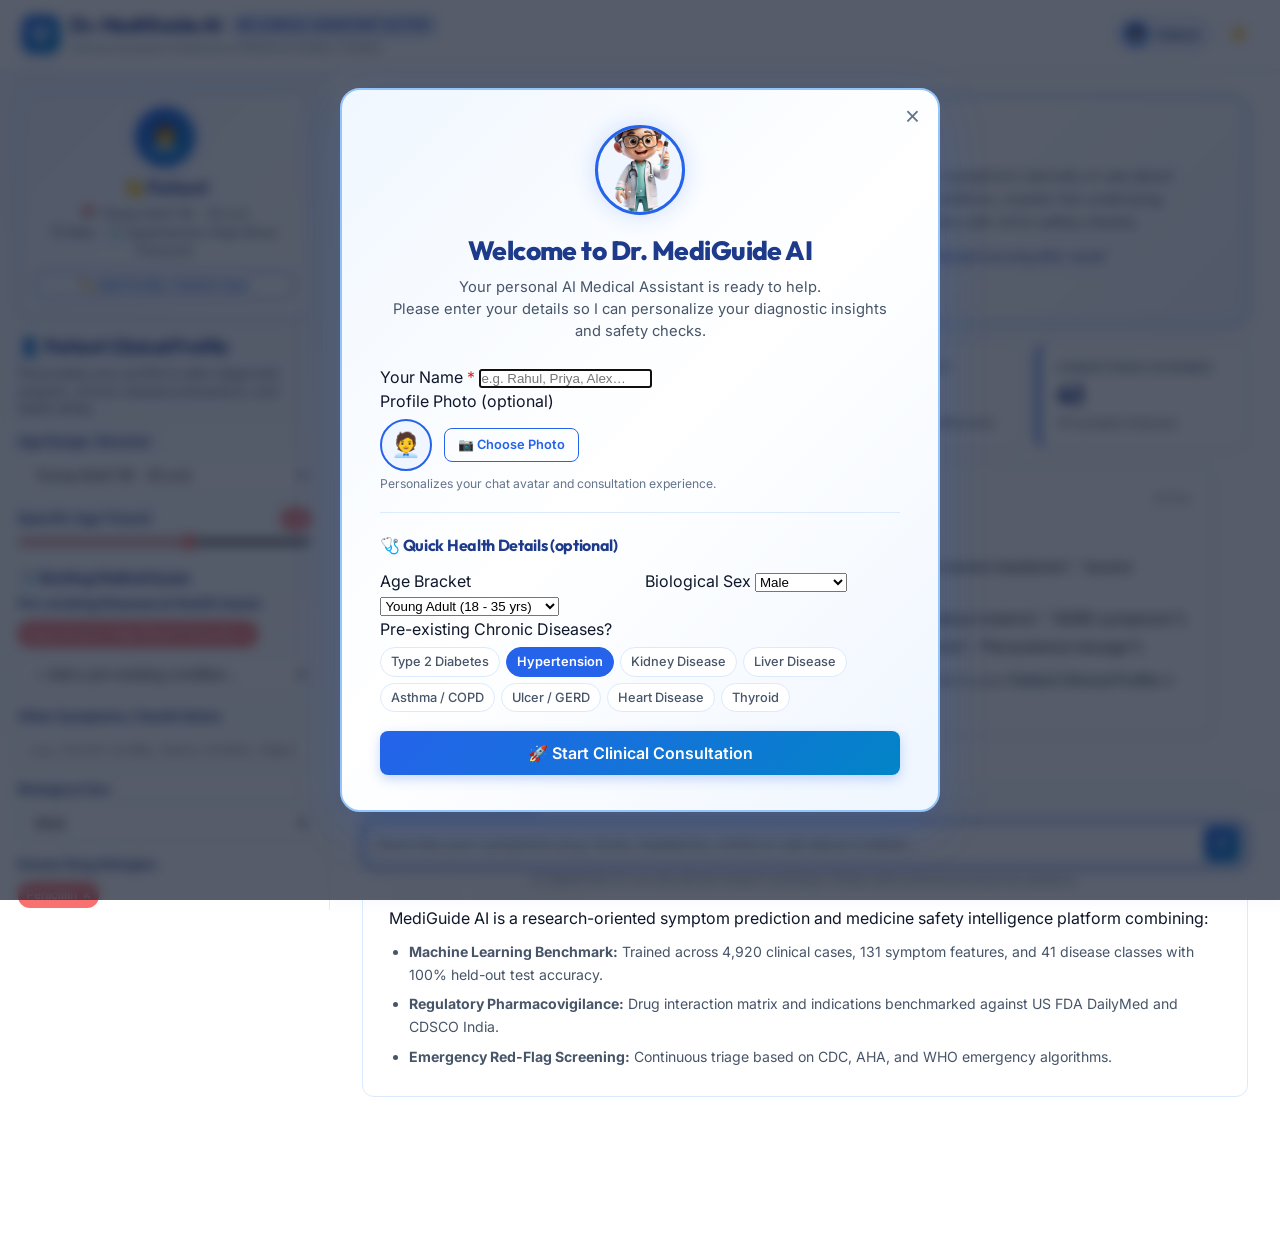
==== commit ec38fcbf: "feat: auto-adaptive responsive layout across desktop/tablet/mobile, onboarding modal with name and o" ====
--- a/public/index.html
+++ b/public/index.html
@@ -2,7 +2,7 @@
 <html lang="en">
 <head>
   <meta charset="UTF-8">
-  <meta name="viewport" content="width=device-width, initial-scale=1.0">
+  <meta name="viewport" content="width=device-width, initial-scale=1.0, maximum-scale=5.0">
   <title>Dr. MediGuide AI — Medical Chatbot</title>
   <meta name="description" content="Advanced clinical AI application with ML-backed condition prediction, pathophysiological symptom-match explanation, reference tablet suggestions, drug safety checks, and emergency triage.">
   <link rel="preconnect" href="https://fonts.googleapis.com">
@@ -12,6 +12,87 @@
 </head>
 <body class="theme-light">
 
+  <!-- ===================================================================== -->
+  <!-- 🎬 ONBOARDING WELCOME MODAL: Name + Optional Photo + Quick Profile    -->
+  <!-- ===================================================================== -->
+  <div id="onboarding-modal" class="onboarding-overlay hidden" role="dialog" aria-modal="true" aria-labelledby="onboarding-title-text">
+    <div class="onboarding-container">
+      <button class="onboarding-close-btn" id="btn-close-onboard" title="Close modal" aria-label="Close modal">&times;</button>
+      
+      <img src="assets/doctor_avatar.png" class="onboarding-avatar" alt="Dr. MediGuide AI" onerror="this.outerHTML='<div class=\'onboarding-avatar-placeholder\'>👨‍⚕️</div>'">
+      <h2 id="onboarding-title-text" class="onboarding-title">Welcome to Dr. MediGuide AI</h2>
+      <p class="onboarding-subtitle">
+        Your personal AI Medical Assistant is ready to help.<br>
+        Please enter your details so I can personalize your diagnostic insights and safety checks.
+      </p>
+
+      <form id="onboarding-form" class="onboarding-form">
+        <div class="form-group">
+          <label class="form-label" for="onboard-name-input">Your Name <span class="required-asterisk">*</span></label>
+          <input type="text" id="onboard-name-input" class="form-input" placeholder="e.g. Rahul, Priya, Alex…" required autocomplete="name">
+        </div>
+
+        <div class="form-group">
+          <label class="form-label">Profile Photo <span class="text-muted">(optional)</span></label>
+          <div class="photo-upload-row">
+            <div id="onboard-photo-preview" class="photo-preview-circle">🧑‍💼</div>
+            <input type="file" id="onboard-photo-input" class="file-input" accept="image/*">
+            <label for="onboard-photo-input" class="btn btn-outline btn-sm">📷 Choose Photo</label>
+          </div>
+          <span class="form-caption">Personalizes your chat avatar and consultation experience.</span>
+        </div>
+
+        <hr class="form-divider">
+        <h4 class="form-subheading">🩺 Quick Health Details <span class="text-muted">(optional)</span></h4>
+
+        <div class="form-row-2">
+          <div class="form-group">
+            <label class="form-label" for="onboard-age-range">Age Bracket</label>
+            <select id="onboard-age-range" class="form-select">
+              <option value="Infant / Child (0 - 12 yrs)">Infant / Child (0 - 12 yrs)</option>
+              <option value="Adolescent (13 - 17 yrs)">Adolescent (13 - 17 yrs)</option>
+              <option value="Young Adult (18 - 35 yrs)" selected>Young Adult (18 - 35 yrs)</option>
+              <option value="Adult (36 - 64 yrs)">Adult (36 - 64 yrs)</option>
+              <option value="Senior / Geriatric (65+ yrs)">Senior / Geriatric (65+ yrs)</option>
+            </select>
+          </div>
+
+          <div class="form-group">
+            <label class="form-label" for="onboard-sex">Biological Sex</label>
+            <select id="onboard-sex" class="form-select">
+              <option value="Unspecified">Unspecified</option>
+              <option value="Male" selected>Male</option>
+              <option value="Female">Female</option>
+            </select>
+          </div>
+        </div>
+
+        <div class="form-group">
+          <label class="form-label">Pre-existing Chronic Diseases?</label>
+          <div class="chip-select-grid" id="onboard-conditions-grid">
+            <label class="chip-checkbox"><input type="checkbox" value="Type 2 Diabetes"><span>Type 2 Diabetes</span></label>
+            <label class="chip-checkbox"><input type="checkbox" value="Hypertension (High Blood Pressure)" checked><span>Hypertension</span></label>
+            <label class="chip-checkbox"><input type="checkbox" value="Chronic Kidney Disease (CKD)"><span>Kidney Disease</span></label>
+            <label class="chip-checkbox"><input type="checkbox" value="Liver Cirrhosis / Hepatic Disease"><span>Liver Disease</span></label>
+            <label class="chip-checkbox"><input type="checkbox" value="Bronchial Asthma / COPD"><span>Asthma / COPD</span></label>
+            <label class="chip-checkbox"><input type="checkbox" value="Peptic Ulcer Disease / Acid Reflux (GERD)"><span>Ulcer / GERD</span></label>
+            <label class="chip-checkbox"><input type="checkbox" value="Coronary Artery Disease (CAD) / Heart Disease"><span>Heart Disease</span></label>
+            <label class="chip-checkbox"><input type="checkbox" value="Thyroid Disorder"><span>Thyroid</span></label>
+          </div>
+        </div>
+
+        <div class="form-actions" style="margin-top:1.2rem;">
+          <button type="submit" class="btn btn-primary btn-large btn-block" id="btn-start-consultation">
+            🚀 Start Clinical Consultation
+          </button>
+        </div>
+      </form>
+    </div>
+  </div>
+
+  <!-- Mobile Sidebar Backdrop Overlay -->
+  <div id="sidebar-overlay" class="sidebar-overlay hidden" aria-hidden="true"></div>
+
   <!-- Emergency Red-Flag Alert Banner -->
   <div id="emergency-banner" class="emergency-banner hidden" role="alert" aria-live="assertive">
     <div class="emergency-content">
@@ -29,6 +110,13 @@
   <header class="app-header">
     <div class="header-inner">
       <div class="brand">
+        <button class="btn-sidebar-hamburger" id="btn-sidebar-hamburger" title="Toggle Clinical Profile Sidebar" aria-label="Toggle Clinical Profile">
+          <svg viewBox="0 0 24 24" fill="none" stroke="currentColor" stroke-width="2.2" stroke-linecap="round" stroke-linejoin="round" class="hamburger-icon">
+            <line x1="3" y1="12" x2="21" y2="12"></line>
+            <line x1="3" y1="6" x2="21" y2="6"></line>
+            <line x1="3" y1="18" x2="21" y2="18"></line>
+          </svg>
+        </button>
         <div class="brand-icon">
           <svg viewBox="0 0 24 24" fill="none" stroke="currentColor" stroke-width="2.2" stroke-linecap="round" stroke-linejoin="round">
             <path d="M19 14c1.49-1.46 3-3.21 3-5.5A5.5 5.5 0 0 0 16.5 3c-1.76 0-3 .5-4.5 2-1.5-1.5-2.74-2-4.5-2A5.5 5.5 0 0 0 2 8.5c0 2.3 1.5 4.05 3 5.5l7 7Z" />
@@ -46,8 +134,9 @@
       </div>
 
       <div class="header-actions">
-        <button class="btn-sidebar-toggle" id="btn-sidebar-toggle" title="Toggle Patient Profile Sidebar" aria-label="Toggle Sidebar">
-          <span class="sidebar-toggle-icon">👤 Patient Profile</span>
+        <button class="user-profile-header-btn" id="btn-header-profile" title="View / Edit Profile">
+          <div class="header-avatar-circle" id="header-avatar-circle">🧑‍💼</div>
+          <span class="header-user-name" id="header-user-name">User</span>
         </button>
         <button class="btn-theme-toggle" id="btn-theme-toggle" title="Toggle Theme" aria-label="Toggle Theme">
           <span class="theme-icon-light">☀️</span>
@@ -58,15 +147,36 @@
   </header>
 
   <!-- ===================================================================== -->
-  <!-- TWO-COLUMN STREAMLIT PARITY LAYOUT: Left Sidebar + Main Chat View     -->
+  <!-- RESPONSIVE AUTO-ADAPTIVE LAYOUT: Desktop / Tablet / Mobile            -->
   <!-- ===================================================================== -->
   <div class="app-layout">
 
     <!-- ── LEFT SIDEBAR: Patient Clinical Profile (Streamlit Parity) ── -->
-    <aside class="app-sidebar" id="app-sidebar">
+    <aside class="app-sidebar" id="app-sidebar" aria-label="Patient Profile Sidebar">
       <div class="sidebar-inner">
 
-        <!-- Sidebar Header -->
+        <!-- Mobile Close Button -->
+        <div class="sidebar-mobile-header">
+          <span class="sidebar-mobile-title">Clinical Profile</span>
+          <button class="btn-sidebar-close" id="btn-sidebar-close" title="Close Sidebar" aria-label="Close Sidebar">&times;</button>
+        </div>
+
+        <!-- User Profile Card (Streamlit Parity) -->
+        <div class="sidebar-user-card" id="sidebar-user-card">
+          <div class="sidebar-user-avatar-wrap">
+            <div class="sidebar-user-avatar-circle" id="sidebar-user-avatar">🧑‍💼</div>
+          </div>
+          <div class="sidebar-user-name" id="sidebar-user-name">👋 Patient</div>
+          <div class="sidebar-user-details" id="sidebar-user-details">
+            📅 Young Adult (18 - 35 yrs)<br>
+            ⚧ Male · 🩺 Hypertension
+          </div>
+          <button class="btn btn-outline btn-sm btn-edit-profile-modal" id="btn-edit-profile-modal">
+            ✏️ Edit Profile / Switch User
+          </button>
+        </div>
+
+        <!-- Sidebar Section Header -->
         <div class="sidebar-header">
           <h2 class="sidebar-title">👤 Patient Clinical Profile</h2>
           <p class="sidebar-caption">
@@ -283,7 +393,7 @@
                 <span class="chat-sender-name">Dr. MediGuide AI</span>
                 <span class="chat-time-tag">Active</span>
               </div>
-              <p>
+              <p id="chat-welcome-text">
                 Hello! I am ready to evaluate your clinical presentation. You can:
               </p>
               <ul class="styled-chat-list">
--- a/public/style.css
+++ b/public/style.css
@@ -1,12 +1,12 @@
 /* ==========================================================================
-   Dr. MediGuide AI — Professional Clinical Design System
-   Crisp White & Blue Theme + Streamlit Parity Sidebar & Chat Layout
+   Dr. MediGuide AI — Responsive Clinical Design System
+   Auto-Alignment for Desktop, Tablet, and Mobile in White & Blue Theme
    ========================================================================== */
 
 @import url('https://fonts.googleapis.com/css2?family=Inter:wght@300;400;500;600;700;800&family=Outfit:wght@400;500;600;700;800&display=swap');
 
 :root {
-  /* ── White & Blue Clinical Color Palette ── */
+  /* ── White & Blue Clinical Palette ── */
   --bg-primary: #ffffff;
   --bg-secondary: #f0f7ff;
   --bg-card: #ffffff;
@@ -43,13 +43,15 @@
   --radius-sm: 8px;
   --radius-full: 9999px;
 
+  --sidebar-width: 330px;
+
   --shadow-sm: 0 1px 3px rgba(37, 99, 235, 0.05);
   --shadow-md: 0 4px 16px rgba(37, 99, 235, 0.08);
   --shadow-lg: 0 10px 30px rgba(37, 99, 235, 0.12);
 
   --font-sans: 'Inter', -apple-system, BlinkMacSystemFont, sans-serif;
   --font-display: 'Outfit', 'Inter', sans-serif;
-  --transition: all 0.2s cubic-bezier(0.4, 0, 0.2, 1);
+  --transition: all 0.25s cubic-bezier(0.4, 0, 0.2, 1);
 }
 
 body.theme-dark {
@@ -100,6 +102,7 @@
   line-height: 1.5;
   -webkit-font-smoothing: antialiased;
   min-height: 100vh;
+  overflow-x: hidden;
 }
 
 h1, h2, h3, h4, h5, h6 {
@@ -110,6 +113,206 @@
 
 p, span, label, div {
   color: inherit;
+}
+
+/* ── Onboarding Welcome Modal ── */
+.onboarding-overlay {
+  position: fixed;
+  inset: 0;
+  background: rgba(15, 23, 42, 0.7);
+  backdrop-filter: blur(6px);
+  z-index: 9999;
+  display: flex;
+  align-items: center;
+  justify-content: center;
+  padding: 1.2rem;
+  overflow-y: auto;
+}
+
+.onboarding-overlay.hidden {
+  display: none !important;
+}
+
+.onboarding-container {
+  max-width: 600px;
+  width: 100%;
+  padding: 2.2rem 2.4rem;
+  background: linear-gradient(135deg, #f0f7ff 0%, #ffffff 50%, #eff6ff 100%);
+  border: 2px solid var(--border-strong);
+  border-radius: 20px;
+  box-shadow: 0 16px 50px rgba(37, 99, 235, 0.2);
+  text-align: center;
+  position: relative;
+  animation: modalScaleUp 0.25s cubic-bezier(0.16, 1, 0.3, 1);
+}
+
+body.theme-dark .onboarding-container {
+  background: linear-gradient(135deg, #111a2e 0%, #152238 60%, #172844 100%);
+  border-color: #2563eb;
+}
+
+@keyframes modalScaleUp {
+  0% { transform: scale(0.94); opacity: 0; }
+  100% { transform: scale(1); opacity: 1; }
+}
+
+.onboarding-close-btn {
+  position: absolute;
+  top: 14px;
+  right: 18px;
+  background: transparent;
+  border: none;
+  font-size: 1.6rem;
+  color: var(--text-muted);
+  cursor: pointer;
+  line-height: 1;
+}
+
+.onboarding-avatar {
+  width: 90px;
+  height: 90px;
+  border-radius: 50%;
+  border: 3px solid var(--accent-primary);
+  box-shadow: 0 0 25px var(--accent-glow);
+  object-fit: cover;
+  margin: 0 auto 1rem auto;
+  display: block;
+  background: #eff6ff;
+}
+
+.onboarding-title {
+  font-size: 1.65rem;
+  font-weight: 800;
+  color: var(--accent-navy);
+  margin-bottom: 0.35rem;
+}
+
+.onboarding-subtitle {
+  color: var(--text-secondary);
+  font-size: 0.92rem;
+  line-height: 1.5;
+  margin-bottom: 1.4rem;
+}
+
+.onboarding-form {
+  text-align: left;
+}
+
+.photo-upload-row {
+  display: flex;
+  align-items: center;
+  gap: 12px;
+  margin-top: 6px;
+}
+
+.photo-preview-circle {
+  width: 52px;
+  height: 52px;
+  border-radius: 50%;
+  border: 2px solid var(--accent-primary);
+  background: var(--accent-light);
+  display: flex;
+  align-items: center;
+  justify-content: center;
+  font-size: 1.5rem;
+  overflow: hidden;
+  object-fit: cover;
+  flex-shrink: 0;
+}
+
+.photo-preview-circle img {
+  width: 100%;
+  height: 100%;
+  object-fit: cover;
+}
+
+.file-input {
+  display: none;
+}
+
+.form-caption {
+  font-size: 0.76rem;
+  color: var(--text-muted);
+  display: block;
+  margin-top: 4px;
+}
+
+.form-divider {
+  border: 0;
+  border-top: 1.5px solid var(--border);
+  margin: 1.2rem 0;
+}
+
+.form-subheading {
+  font-size: 1rem;
+  font-weight: 700;
+  color: var(--accent-navy);
+  margin-bottom: 0.8rem;
+}
+
+.form-row-2 {
+  display: grid;
+  grid-template-columns: 1fr 1fr;
+  gap: 10px;
+}
+
+@media (max-width: 550px) {
+  .form-row-2 {
+    grid-template-columns: 1fr;
+  }
+}
+
+.chip-select-grid {
+  display: flex;
+  flex-wrap: wrap;
+  gap: 6px;
+  margin-top: 6px;
+}
+
+.chip-checkbox {
+  cursor: pointer;
+  display: inline-flex;
+}
+
+.chip-checkbox input {
+  display: none;
+}
+
+.chip-checkbox span {
+  display: inline-block;
+  background: var(--bg-card);
+  border: 1.5px solid var(--border);
+  color: var(--text-secondary);
+  padding: 4px 10px;
+  border-radius: var(--radius-full);
+  font-size: 0.8rem;
+  font-weight: 500;
+  transition: var(--transition);
+}
+
+.chip-checkbox input:checked + span {
+  background: var(--accent-primary);
+  border-color: var(--accent-primary);
+  color: #ffffff;
+  font-weight: 600;
+}
+
+.required-asterisk {
+  color: var(--danger);
+}
+
+/* ── Mobile Sidebar Overlay ── */
+.sidebar-overlay {
+  position: fixed;
+  inset: 0;
+  background: rgba(15, 23, 42, 0.45);
+  backdrop-filter: blur(4px);
+  z-index: 150;
+  transition: opacity 0.3s ease;
+}
+
+.sidebar-overlay.hidden {
+  display: none;
 }
 
 /* ── App Header ── */
@@ -118,28 +321,49 @@
   border-bottom: 1.5px solid var(--border);
   position: sticky;
   top: 0;
-  z-index: 100;
+  z-index: 120;
   box-shadow: 0 2px 10px rgba(37, 99, 235, 0.04);
 }
 
 .header-inner {
   max-width: 100%;
-  padding: 0.75rem 1.8rem;
+  padding: 0.65rem 1.4rem;
   display: flex;
   align-items: center;
   justify-content: space-between;
-  gap: 1.2rem;
+  gap: 1rem;
 }
 
 .brand {
   display: flex;
   align-items: center;
-  gap: 12px;
+  gap: 10px;
+}
+
+.btn-sidebar-hamburger {
+  background: transparent;
+  border: none;
+  cursor: pointer;
+  display: none;
+  padding: 4px;
+  color: var(--accent-navy);
+}
+
+.hamburger-icon {
+  width: 24px;
+  height: 24px;
+}
+
+@media (max-width: 960px) {
+  .btn-sidebar-hamburger {
+    display: inline-flex;
+    align-items: center;
+  }
 }
 
 .brand-icon {
-  width: 40px;
-  height: 40px;
+  width: 38px;
+  height: 38px;
   border-radius: 10px;
   background: linear-gradient(135deg, var(--accent-primary), var(--accent-secondary));
   display: flex;
@@ -147,6 +371,7 @@
   justify-content: center;
   color: #ffffff;
   box-shadow: 0 4px 12px rgba(37, 99, 235, 0.25);
+  flex-shrink: 0;
 }
 
 .brand-icon svg {
@@ -157,73 +382,93 @@
 .brand-title-row {
   display: flex;
   align-items: center;
-  gap: 10px;
+  gap: 8px;
+  flex-wrap: wrap;
 }
 
 .brand-name {
-  font-size: 1.35rem;
+  font-size: 1.25rem;
   font-weight: 800;
   margin: 0;
   color: var(--accent-navy);
 }
 
 .brand-tagline {
-  font-size: 0.78rem;
+  font-size: 0.74rem;
   color: var(--text-muted);
+}
+
+@media (max-width: 600px) {
+  .brand-tagline {
+    display: none;
+  }
 }
 
 .status-badge-live {
   background: #dbeafe;
   border: 1px solid #93c5fd;
   color: #1e40af;
-  padding: 3px 10px;
-  border-radius: 20px;
-  font-size: 0.74rem;
+  padding: 2px 8px;
+  border-radius: 14px;
+  font-size: 0.72rem;
   font-weight: 700;
-  letter-spacing: 0.04em;
   display: inline-flex;
   align-items: center;
   gap: 4px;
 }
 
-body.theme-dark .status-badge-live {
-  background: rgba(37, 99, 235, 0.2);
-  border-color: #3b82f6;
-  color: #93c5fd;
-}
-
 .header-actions {
   display: flex;
   align-items: center;
-  gap: 10px;
-}
-
-.btn-sidebar-toggle {
+  gap: 8px;
+}
+
+.user-profile-header-btn {
+  display: inline-flex;
+  align-items: center;
+  gap: 8px;
   background: var(--accent-light);
   border: 1.5px solid var(--border-strong);
-  color: var(--accent-navy);
-  padding: 6px 14px;
-  border-radius: 8px;
-  font-size: 0.84rem;
+  padding: 4px 10px;
+  border-radius: 20px;
+  font-size: 0.82rem;
   font-weight: 600;
+  color: var(--accent-navy);
   cursor: pointer;
-  display: none;
   transition: var(--transition);
 }
 
-@media (max-width: 960px) {
-  .btn-sidebar-toggle {
-    display: inline-flex;
-  }
+.user-profile-header-btn:hover {
+  border-color: var(--accent-primary);
+  transform: translateY(-1px);
+}
+
+.header-avatar-circle {
+  width: 24px;
+  height: 24px;
+  border-radius: 50%;
+  background: var(--accent-primary);
+  color: #ffffff;
+  display: flex;
+  align-items: center;
+  justify-content: center;
+  font-size: 0.8rem;
+  overflow: hidden;
+}
+
+.header-avatar-circle img {
+  width: 100%;
+  height: 100%;
+  object-fit: cover;
 }
 
 .btn-theme-toggle {
   background: var(--bg-card);
   border: 1.5px solid var(--border);
-  padding: 6px 10px;
-  border-radius: 10px;
+  padding: 5px 9px;
+  border-radius: 8px;
   cursor: pointer;
-  font-size: 1.05rem;
+  font-size: 0.95rem;
   transition: var(--transition);
 }
 
@@ -236,10 +481,10 @@
 .emergency-banner {
   background: var(--danger-bg);
   border-bottom: 2px solid var(--danger);
-  padding: 0.85rem 1.5rem;
+  padding: 0.75rem 1.2rem;
   position: sticky;
-  top: 58px;
-  z-index: 90;
+  top: 55px;
+  z-index: 110;
   box-shadow: 0 4px 14px rgba(220, 38, 38, 0.15);
 }
 
@@ -252,27 +497,29 @@
   margin: 0 auto;
   display: flex;
   align-items: center;
-  gap: 14px;
+  gap: 12px;
+  flex-wrap: wrap;
 }
 
 .emergency-icon {
-  font-size: 1.8rem;
+  font-size: 1.6rem;
 }
 
 .emergency-text {
   flex: 1;
+  min-width: 200px;
 }
 
 .emergency-text h4 {
   color: var(--danger);
-  font-size: 0.98rem;
+  font-size: 0.92rem;
   font-weight: 800;
   margin-bottom: 2px;
 }
 
 .emergency-text p {
   color: #991b1b;
-  font-size: 0.88rem;
+  font-size: 0.82rem;
   margin: 0;
 }
 
@@ -280,10 +527,10 @@
   background: var(--danger);
   color: #ffffff !important;
   font-weight: 700;
-  padding: 7px 16px;
+  padding: 6px 14px;
   border-radius: 8px;
   text-decoration: none;
-  font-size: 0.88rem;
+  font-size: 0.84rem;
 }
 
 .emergency-dismiss {
@@ -295,31 +542,27 @@
 }
 
 /* ===================================================================== */
-/* ── TWO-COLUMN APP LAYOUT (Streamlit Parity) ──                         */
+/* ── AUTO-ADAPTABLE APP LAYOUT (Desktop / Tablet / Phone) ──             */
 /* ===================================================================== */
 .app-layout {
-  display: grid;
-  grid-template-columns: 330px 1fr;
-  min-height: calc(100vh - 65px);
+  display: flex;
+  min-height: calc(100vh - 60px);
   position: relative;
-}
-
-@media (max-width: 960px) {
-  .app-layout {
-    grid-template-columns: 1fr;
-  }
+  width: 100%;
 }
 
 /* ── LEFT SIDEBAR: Patient Clinical Profile ── */
 .app-sidebar {
+  width: var(--sidebar-width);
+  min-width: var(--sidebar-width);
   background: linear-gradient(180deg, #f0f7ff 0%, #ffffff 100%);
   border-right: 1.5px solid var(--border);
-  height: calc(100vh - 65px);
+  height: calc(100vh - 60px);
   position: sticky;
-  top: 65px;
+  top: 60px;
   overflow-y: auto;
-  z-index: 50;
-  box-shadow: 2px 0 10px rgba(37, 99, 235, 0.03);
+  z-index: 100;
+  transition: transform 0.3s cubic-bezier(0.16, 1, 0.3, 1), box-shadow 0.3s ease;
 }
 
 body.theme-dark .app-sidebar {
@@ -327,73 +570,164 @@
   border-right-color: #1e3a5f;
 }
 
+/* Tablet & Mobile Slide-in Drawer */
 @media (max-width: 960px) {
   .app-sidebar {
     position: fixed;
-    top: 65px;
-    left: -340px;
-    width: 320px;
-    height: calc(100vh - 65px);
-    transition: left 0.3s ease;
-    box-shadow: 4px 0 20px rgba(0, 0, 0, 0.2);
+    top: 0;
+    left: 0;
+    bottom: 0;
+    height: 100vh;
+    z-index: 200;
+    transform: translateX(-105%);
+    box-shadow: 6px 0 30px rgba(0, 0, 0, 0.25);
   }
   .app-sidebar.open {
-    left: 0;
+    transform: translateX(0);
   }
 }
 
+.sidebar-mobile-header {
+  display: none;
+  justify-content: space-between;
+  align-items: center;
+  padding-bottom: 0.8rem;
+  border-bottom: 1px solid var(--border);
+  margin-bottom: 0.8rem;
+}
+
+@media (max-width: 960px) {
+  .sidebar-mobile-header {
+    display: flex;
+  }
+}
+
+.sidebar-mobile-title {
+  font-family: var(--font-display);
+  font-size: 1.15rem;
+  font-weight: 700;
+  color: var(--accent-navy);
+}
+
+.btn-sidebar-close {
+  background: transparent;
+  border: none;
+  font-size: 1.8rem;
+  color: var(--accent-navy);
+  cursor: pointer;
+  line-height: 1;
+}
+
 .sidebar-inner {
-  padding: 1.5rem 1.3rem 2.5rem 1.3rem;
+  padding: 1.3rem 1.15rem 3rem 1.15rem;
   display: flex;
   flex-direction: column;
-  gap: 16px;
-}
-
-.sidebar-header {
-  margin-bottom: 0.4rem;
-}
-
-.sidebar-title {
-  font-size: 1.25rem;
-  font-weight: 800;
-  color: var(--accent-navy);
-  margin-bottom: 0.35rem;
-}
-
-.sidebar-caption {
-  font-size: 0.82rem;
+  gap: 14px;
+}
+
+/* Sidebar User Card */
+.sidebar-user-card {
+  background: linear-gradient(135deg, #eff6ff 0%, #ffffff 100%);
+  border: 1.5px solid var(--border-strong);
+  border-radius: var(--radius-md);
+  padding: 1rem;
+  text-align: center;
+  box-shadow: 0 4px 14px rgba(37, 99, 235, 0.05);
+}
+
+body.theme-dark .sidebar-user-card {
+  background: linear-gradient(135deg, #111a2e 0%, #152238 100%);
+  border-color: #2563eb;
+}
+
+.sidebar-user-avatar-circle {
+  width: 60px;
+  height: 60px;
+  border-radius: 50%;
+  border: 3px solid var(--accent-primary);
+  background: linear-gradient(135deg, var(--accent-primary), var(--accent-secondary));
+  display: flex;
+  align-items: center;
+  justify-content: center;
+  margin: 0 auto 0.5rem auto;
+  font-size: 1.6rem;
+  color: #ffffff;
+  overflow: hidden;
+  box-shadow: 0 0 15px rgba(37, 99, 235, 0.2);
+}
+
+.sidebar-user-avatar-circle img {
+  width: 100%;
+  height: 100%;
+  object-fit: cover;
+}
+
+.sidebar-user-name {
+  font-family: var(--font-display);
+  font-size: 1.12rem;
+  font-weight: 700;
+  color: var(--accent-navy);
+  margin-bottom: 0.2rem;
+}
+
+.sidebar-user-details {
+  font-size: 0.78rem;
   color: var(--text-secondary);
   line-height: 1.45;
+  margin-bottom: 0.7rem;
+}
+
+.btn-edit-profile-modal {
+  width: 100%;
+  font-size: 0.78rem;
+  padding: 5px 10px;
+}
+
+.sidebar-header {
+  margin-top: 2px;
+}
+
+.sidebar-title {
+  font-size: 1.15rem;
+  font-weight: 800;
+  color: var(--accent-navy);
+  margin-bottom: 0.25rem;
+}
+
+.sidebar-caption {
+  font-size: 0.8rem;
+  color: var(--text-secondary);
+  line-height: 1.4;
 }
 
 .sidebar-group {
   display: flex;
   flex-direction: column;
-  gap: 6px;
+  gap: 5px;
 }
 
 .sidebar-label {
-  font-size: 0.84rem;
+  font-size: 0.82rem;
   font-weight: 700;
   color: var(--accent-navy);
 }
 
 .sidebar-subheading {
-  font-size: 0.98rem;
+  font-size: 0.94rem;
   font-weight: 700;
   color: var(--accent-navy);
-  margin-top: 6px;
+  margin-top: 4px;
 }
 
 .sidebar-select, .sidebar-input, .sidebar-select-add {
   width: 100%;
-  padding: 0.55rem 0.8rem;
+  padding: 0.52rem 0.75rem;
   border: 1.5px solid var(--border);
   border-radius: var(--radius-sm);
   background: var(--bg-card);
   color: var(--text-primary);
   font-family: var(--font-sans);
-  font-size: 0.86rem;
+  font-size: 0.84rem;
   outline: none;
   transition: var(--transition);
 }
@@ -412,9 +746,9 @@
 .slider-val-badge {
   background: #f87171;
   color: #ffffff;
-  padding: 2px 8px;
+  padding: 2px 7px;
   border-radius: 10px;
-  font-size: 0.78rem;
+  font-size: 0.75rem;
   font-weight: 700;
 }
 
@@ -424,29 +758,27 @@
   height: 6px;
   border-radius: 4px;
   cursor: pointer;
-  margin: 6px 0;
-}
-
-/* Pill Tags (Streamlit Parity) */
+  margin: 4px 0;
+}
+
 .tags-container {
   display: flex;
   flex-wrap: wrap;
   gap: 5px;
-  min-height: 28px;
-  margin: 2px 0 6px 0;
+  min-height: 26px;
+  margin: 2px 0 4px 0;
 }
 
 .tag-pill {
   background: #f87171;
   color: #ffffff;
-  font-size: 0.78rem;
+  font-size: 0.76rem;
   font-weight: 600;
   padding: 3px 8px;
   border-radius: 12px;
   display: inline-flex;
   align-items: center;
-  gap: 6px;
-  transition: var(--transition);
+  gap: 5px;
 }
 
 .tag-pill.blue {
@@ -460,15 +792,11 @@
   line-height: 1;
 }
 
-.tag-remove-btn:hover {
-  opacity: 0.8;
-}
-
 .sidebar-checkbox-label {
   display: flex;
   align-items: center;
-  gap: 8px;
-  font-size: 0.85rem;
+  gap: 7px;
+  font-size: 0.82rem;
   color: var(--text-secondary);
   cursor: pointer;
 }
@@ -476,7 +804,7 @@
 .sidebar-divider {
   border: 0;
   border-top: 1.5px solid var(--border);
-  margin: 4px 0;
+  margin: 3px 0;
 }
 
 .sidebar-search-row {
@@ -485,10 +813,10 @@
 }
 
 .sidebar-results-box {
-  margin-top: 6px;
-  font-size: 0.82rem;
+  margin-top: 5px;
+  font-size: 0.8rem;
   color: var(--text-secondary);
-  max-height: 200px;
+  max-height: 180px;
   overflow-y: auto;
 }
 
@@ -496,33 +824,36 @@
   background: #f8fafc;
   border: 1.5px dashed #93c5fd;
   border-radius: var(--radius-sm);
-  padding: 0.85rem 1rem;
+  padding: 0.75rem 0.9rem;
   color: var(--text-secondary);
-  font-size: 0.78rem;
+  font-size: 0.76rem;
   line-height: 1.45;
 }
 
-body.theme-dark .sidebar-disclaimer-box {
-  background: var(--bg-card);
-  border-color: #2563eb;
-}
-
 /* ===================================================================== */
-/* ── RIGHT MAIN CHAT AREA (Streamlit Parity) ──                         */
+/* ── RIGHT MAIN CHAT AREA (Auto-adapts to Device Width) ──              */
 /* ===================================================================== */
 .app-main {
-  padding: 1.8rem 2.2rem 8rem 2.2rem;
+  flex: 1;
+  min-width: 0;
+  padding: 1.6rem 2rem 8.5rem 2rem;
   display: flex;
   flex-direction: column;
-  gap: 20px;
-  max-width: 1100px;
+  gap: 18px;
+  max-width: 1080px;
   margin: 0 auto;
   width: 100%;
 }
 
+@media (max-width: 1024px) {
+  .app-main {
+    padding: 1.2rem 1.4rem 8.5rem 1.4rem;
+  }
+}
+
 @media (max-width: 768px) {
   .app-main {
-    padding: 1rem 1rem 7.5rem 1rem;
+    padding: 1rem 0.9rem 7.5rem 0.9rem;
   }
 }
 
@@ -531,7 +862,7 @@
   background: linear-gradient(135deg, #f0f7ff 0%, #ffffff 60%, #eff6ff 100%);
   border: 2px solid var(--border-strong);
   border-radius: var(--radius-lg);
-  padding: 1.6rem 2rem;
+  padding: 1.4rem 1.8rem;
   box-shadow: 0 8px 30px rgba(37, 99, 235, 0.08);
 }
 
@@ -540,16 +871,30 @@
   border-color: #2563eb;
 }
 
+@media (max-width: 600px) {
+  .doctor-hero-card {
+    padding: 1.1rem 1.1rem;
+  }
+}
+
 .doctor-hero-inner {
   display: flex;
   align-items: center;
-  gap: 1.6rem;
+  gap: 1.4rem;
   flex-wrap: wrap;
 }
 
+@media (max-width: 600px) {
+  .doctor-hero-inner {
+    flex-direction: column;
+    text-align: center;
+    gap: 1rem;
+  }
+}
+
 .doctor-avatar-circle {
-  width: 90px;
-  height: 90px;
+  width: 84px;
+  height: 84px;
   border-radius: 50%;
   border: 3px solid var(--accent-primary);
   box-shadow: 0 0 20px var(--accent-glow);
@@ -558,52 +903,58 @@
   display: block;
 }
 
-.doctor-avatar-circle.fallback {
-  font-size: 3.8rem;
-  display: flex;
-  align-items: center;
-  justify-content: center;
-}
-
 .doctor-hero-body {
   flex: 1;
-  min-width: 260px;
+  min-width: 240px;
 }
 
 .hero-title-row {
   display: flex;
   align-items: center;
-  gap: 12px;
-  margin-bottom: 0.35rem;
+  gap: 10px;
+  margin-bottom: 0.3rem;
+  flex-wrap: wrap;
+}
+
+@media (max-width: 600px) {
+  .hero-title-row {
+    justify-content: center;
+  }
 }
 
 .hero-title {
   margin: 0;
-  font-size: 1.8rem;
+  font-size: 1.7rem;
   color: var(--accent-navy);
 }
 
 .hero-text {
-  margin: 0 0 0.75rem 0;
+  margin: 0 0 0.65rem 0;
   color: var(--text-secondary);
-  font-size: 0.95rem;
+  font-size: 0.92rem;
   line-height: 1.55;
 }
 
 .example-pills-row {
   display: flex;
-  gap: 8px;
+  gap: 7px;
   flex-wrap: wrap;
-  margin-top: 0.6rem;
+  margin-top: 0.5rem;
+}
+
+@media (max-width: 600px) {
+  .example-pills-row {
+    justify-content: center;
+  }
 }
 
 .example-pill {
   background: #ffffff;
   border: 1.5px solid #bfdbfe;
   color: #1e40af;
-  padding: 5px 13px;
-  border-radius: 18px;
-  font-size: 0.82rem;
+  padding: 4px 11px;
+  border-radius: 16px;
+  font-size: 0.8rem;
   font-weight: 500;
   cursor: pointer;
   transition: var(--transition);
@@ -627,10 +978,10 @@
 .metrics-grid {
   display: grid;
   grid-template-columns: repeat(4, 1fr);
-  gap: 14px;
-}
-
-@media (max-width: 860px) {
+  gap: 12px;
+}
+
+@media (max-width: 900px) {
   .metrics-grid {
     grid-template-columns: repeat(2, 1fr);
   }
@@ -639,6 +990,7 @@
 @media (max-width: 480px) {
   .metrics-grid {
     grid-template-columns: 1fr;
+    gap: 8px;
   }
 }
 
@@ -647,7 +999,7 @@
   border: 1.5px solid var(--border);
   border-left: 4px solid var(--accent-primary);
   border-radius: var(--radius-md);
-  padding: 0.95rem 1.2rem;
+  padding: 0.9rem 1.1rem;
   box-shadow: 0 4px 14px rgba(37, 99, 235, 0.05);
   display: flex;
   flex-direction: column;
@@ -656,13 +1008,12 @@
 
 .metric-card:hover {
   transform: translateY(-2px);
-  border-color: var(--border-strong);
   box-shadow: 0 6px 18px rgba(37, 99, 235, 0.1);
 }
 
 .metric-card-label {
   color: var(--text-muted);
-  font-size: 0.8rem;
+  font-size: 0.78rem;
   font-weight: 700;
   text-transform: uppercase;
   letter-spacing: 0.04em;
@@ -672,7 +1023,7 @@
 .metric-card-value {
   color: var(--accent-navy);
   font-family: var(--font-display);
-  font-size: 1.85rem;
+  font-size: 1.75rem;
   font-weight: 800;
   line-height: 1.15;
   margin-bottom: 3px;
@@ -680,32 +1031,32 @@
 
 .metric-card-sub {
   color: var(--text-secondary);
-  font-size: 0.75rem;
+  font-size: 0.74rem;
 }
 
 /* ── Chat Stream Container ── */
 .chat-container {
   display: flex;
   flex-direction: column;
+  gap: 14px;
+  width: 100%;
+}
+
+.chat-stream {
+  display: flex;
+  flex-direction: column;
   gap: 16px;
-  width: 100%;
-}
-
-.chat-stream {
-  display: flex;
-  flex-direction: column;
-  gap: 18px;
 }
 
 .chat-message {
   display: flex;
-  gap: 14px;
+  gap: 12px;
   align-items: flex-start;
   width: 100%;
-  animation: fadeIn 0.25s ease;
-}
-
-@keyframes fadeIn {
+  animation: messageFade 0.25s ease;
+}
+
+@keyframes messageFade {
   from { opacity: 0; transform: translateY(6px); }
   to { opacity: 1; transform: translateY(0); }
 }
@@ -719,8 +1070,8 @@
 }
 
 .chat-avatar-img, .chat-avatar-placeholder {
-  width: 44px;
-  height: 44px;
+  width: 42px;
+  height: 42px;
   border-radius: 50%;
   border: 2px solid var(--accent-primary);
   object-fit: cover;
@@ -728,13 +1079,14 @@
   display: flex;
   align-items: center;
   justify-content: center;
-  font-size: 1.5rem;
+  font-size: 1.4rem;
+  overflow: hidden;
 }
 
 .chat-message.user .chat-avatar-placeholder {
   background: linear-gradient(135deg, var(--accent-primary), var(--accent-secondary));
   color: #ffffff;
-  font-size: 1.2rem;
+  font-size: 1.15rem;
   font-weight: 700;
 }
 
@@ -742,12 +1094,20 @@
   background: var(--bg-card);
   border: 1.5px solid var(--border);
   border-radius: var(--radius-md);
-  padding: 1.3rem 1.6rem;
+  padding: 1.2rem 1.4rem;
   box-shadow: 0 4px 16px rgba(37, 99, 235, 0.06);
   flex: 1;
   max-width: 90%;
   line-height: 1.6;
-  font-size: 0.94rem;
+  font-size: 0.92rem;
+}
+
+@media (max-width: 600px) {
+  .chat-bubble {
+    padding: 0.95rem 1.05rem;
+    max-width: 88%;
+    font-size: 0.88rem;
+  }
 }
 
 .chat-message.user .chat-bubble {
@@ -765,50 +1125,50 @@
   display: flex;
   justify-content: space-between;
   align-items: center;
-  margin-bottom: 0.6rem;
+  margin-bottom: 0.5rem;
   border-bottom: 1px dashed var(--border);
-  padding-bottom: 0.4rem;
+  padding-bottom: 0.35rem;
 }
 
 .chat-sender-name {
   font-weight: 700;
   color: var(--accent-navy);
-  font-size: 0.95rem;
+  font-size: 0.92rem;
 }
 
 .chat-time-tag {
-  font-size: 0.74rem;
+  font-size: 0.72rem;
   color: var(--text-muted);
 }
 
 .styled-chat-list {
-  margin: 0.6rem 0 0.6rem 1.4rem;
+  margin: 0.5rem 0 0.5rem 1.3rem;
 }
 
 .styled-chat-list li {
-  margin-bottom: 0.35rem;
-}
-
-/* ── Assistant Rich Response Components (Streamlit Parity) ── */
+  margin-bottom: 0.3rem;
+}
+
+/* ── Assistant Rich Response Components ── */
 .response-section {
-  margin: 1.2rem 0;
+  margin: 1.1rem 0;
 }
 
 .section-header-title {
-  font-size: 1.15rem;
+  font-size: 1.12rem;
   font-weight: 800;
   color: var(--accent-navy);
-  margin-bottom: 0.6rem;
-  display: flex;
-  align-items: center;
-  gap: 8px;
+  margin-bottom: 0.55rem;
+  display: flex;
+  align-items: center;
+  gap: 7px;
 }
 
 /* 🔬 Symptom Explain Cards */
 .symptom-cards-list {
   display: flex;
   flex-direction: column;
-  gap: 8px;
+  gap: 7px;
 }
 
 .symptom-explain-card {
@@ -816,10 +1176,10 @@
   border: 1.5px solid var(--border);
   border-left: 4px solid var(--accent-primary);
   border-radius: 10px;
-  padding: 0.75rem 1.1rem;
+  padding: 0.7rem 1rem;
   display: flex;
   align-items: flex-start;
-  gap: 12px;
+  gap: 10px;
   box-shadow: 0 2px 8px rgba(37, 99, 235, 0.04);
 }
 
@@ -833,7 +1193,7 @@
 }
 
 .symptom-explain-icon {
-  font-size: 1.3rem;
+  font-size: 1.2rem;
   flex-shrink: 0;
   margin-top: 2px;
 }
@@ -844,37 +1204,38 @@
 
 .symptom-explain-name {
   font-weight: 700;
-  font-size: 0.94rem;
+  font-size: 0.92rem;
   color: var(--accent-navy);
   margin-bottom: 2px;
 }
 
 .symptom-explain-desc {
-  font-size: 0.84rem;
+  font-size: 0.82rem;
   color: var(--text-secondary);
   line-height: 1.45;
   margin: 0;
 }
 
 .symptom-explain-match {
-  font-size: 0.8rem;
+  font-size: 0.78rem;
   color: var(--accent-secondary);
   font-weight: 600;
   margin-top: 3px;
 }
 
-/* 🩺 Predicted Conditions: 3 in 1 Horizontal Line, Square Shape */
+/* 🩺 Predicted Conditions: 3 in 1 Horizontal Line, Square Shape (Streamlit Parity) */
 .predictions-grid {
   display: grid;
   grid-template-columns: repeat(3, 1fr);
-  gap: 14px;
+  gap: 12px;
   width: 100%;
-  margin: 0.8rem 0 1.2rem 0;
-}
-
-@media (max-width: 768px) {
+  margin: 0.7rem 0 1.1rem 0;
+}
+
+@media (max-width: 820px) {
   .predictions-grid {
     grid-template-columns: 1fr;
+    gap: 10px;
   }
 }
 
@@ -882,13 +1243,13 @@
   background: #ffffff;
   border: 2px solid #3b82f6;
   border-radius: 14px;
-  padding: 1.2rem 1rem;
+  padding: 1.1rem 0.95rem;
   display: flex;
   flex-direction: column;
   justify-content: space-between;
   align-items: stretch;
   text-align: center;
-  min-height: 250px;
+  min-height: 240px;
   box-shadow: 0 4px 16px rgba(37, 99, 235, 0.06);
   transition: transform 0.2s ease, box-shadow 0.2s ease, border-color 0.2s ease;
   box-sizing: border-box;
@@ -900,9 +1261,9 @@
 }
 
 .prediction-square-card:hover {
-  transform: translateY(-3px);
+  transform: translateY(-2px);
   border-color: #1d4ed8;
-  box-shadow: 0 8px 24px rgba(37, 99, 235, 0.15);
+  box-shadow: 0 6px 20px rgba(37, 99, 235, 0.12);
 }
 
 .pred-card-top {
@@ -910,26 +1271,26 @@
   justify-content: space-between;
   align-items: center;
   width: 100%;
-  margin-bottom: 0.5rem;
+  margin-bottom: 0.45rem;
 }
 
 .pred-rank-badge {
   background: var(--accent-primary);
   color: #ffffff;
-  font-size: 0.8rem;
+  font-size: 0.78rem;
   font-weight: 800;
-  padding: 3px 9px;
+  padding: 2px 8px;
   border-radius: 8px;
   font-family: var(--font-display);
 }
 
 .pred-confidence-tag {
-  font-size: 0.82rem;
+  font-size: 0.8rem;
   font-weight: 700;
   color: #1d4ed8;
   background: #eff6ff;
   border: 1.5px solid #bfdbfe;
-  padding: 3px 9px;
+  padding: 2px 8px;
   border-radius: 12px;
 }
 
@@ -945,24 +1306,24 @@
   flex-direction: column;
   justify-content: center;
   align-items: center;
-  padding: 0.4rem 0;
+  padding: 0.35rem 0;
 }
 
 .pred-condition-title {
-  margin: 0 0 0.35rem 0;
-  font-size: 1.18rem;
+  margin: 0 0 0.3rem 0;
+  font-size: 1.15rem;
   font-weight: 800;
   color: var(--accent-navy) !important;
   line-height: 1.3;
 }
 
 .pred-confidence-label {
-  font-size: 0.72rem;
+  font-size: 0.7rem;
   color: var(--text-muted);
   text-transform: uppercase;
   letter-spacing: 0.04em;
   font-weight: 600;
-  margin-bottom: 6px;
+  margin-bottom: 5px;
 }
 
 .pred-bar-track {
@@ -970,7 +1331,7 @@
   border-radius: 6px;
   height: 8px;
   width: 100%;
-  max-width: 170px;
+  max-width: 160px;
   overflow: hidden;
   margin: 0 auto;
   border: 1px solid #bfdbfe;
@@ -986,13 +1347,13 @@
 .pred-card-footer {
   width: 100%;
   margin-top: auto;
-  padding-top: 0.6rem;
+  padding-top: 0.55rem;
   border-top: 1px dashed var(--border);
 }
 
 .pred-features-label {
   color: var(--text-muted);
-  font-size: 0.7rem;
+  font-size: 0.68rem;
   font-weight: 700;
   text-transform: uppercase;
   letter-spacing: 0.04em;
@@ -1012,7 +1373,7 @@
   border: 1px solid #bfdbfe;
   border-radius: 6px;
   padding: 2px 7px;
-  font-size: 0.74rem;
+  font-size: 0.72rem;
   color: #1e40af;
   font-weight: 600;
 }
@@ -1022,9 +1383,9 @@
   background: #ffffff;
   border: 2px solid #3b82f6;
   border-radius: var(--radius-md);
-  padding: 1.3rem 1.6rem;
+  padding: 1.2rem 1.4rem;
   box-shadow: 0 4px 18px rgba(37, 99, 235, 0.06);
-  margin: 1rem 0;
+  margin: 0.9rem 0;
 }
 
 body.theme-dark .symptom-match-card {
@@ -1035,18 +1396,18 @@
   display: flex;
   align-items: center;
   justify-content: space-between;
-  margin-bottom: 0.8rem;
+  margin-bottom: 0.7rem;
   flex-wrap: wrap;
-  gap: 8px;
+  gap: 7px;
 }
 
 .match-score-badge {
   background: #dbeafe;
   border: 1.5px solid #2563eb;
   color: #1e40af;
-  padding: 4px 12px;
-  border-radius: 20px;
-  font-size: 0.85rem;
+  padding: 3px 10px;
+  border-radius: 18px;
+  font-size: 0.82rem;
   font-weight: 700;
 }
 
@@ -1054,11 +1415,11 @@
   background: #eff6ff;
   border: 1.5px solid #3b82f6;
   color: #1d4ed8;
-  padding: 3px 10px;
+  padding: 3px 9px;
   border-radius: 14px;
-  font-size: 0.82rem;
+  font-size: 0.8rem;
   display: inline-block;
-  margin: 3px;
+  margin: 2px;
   font-weight: 600;
 }
 
@@ -1067,9 +1428,9 @@
   background: #ffffff;
   border: 2px solid var(--accent-navy);
   border-radius: var(--radius-md);
-  padding: 1.3rem 1.6rem;
+  padding: 1.2rem 1.4rem;
   box-shadow: 0 4px 16px rgba(37, 99, 235, 0.06);
-  margin: 1rem 0;
+  margin: 0.9rem 0;
 }
 
 body.theme-dark .profile-impact-card {
@@ -1080,17 +1441,17 @@
 /* 💊 Reference Tablets Shelf */
 .tablets-grid {
   display: grid;
-  grid-template-columns: repeat(auto-fit, minmax(280px, 1fr));
-  gap: 14px;
+  grid-template-columns: repeat(auto-fit, minmax(260px, 1fr));
+  gap: 12px;
   width: 100%;
-  margin-top: 0.6rem;
+  margin-top: 0.5rem;
 }
 
 .tablet-card {
   background: #ffffff;
   border: 1.5px solid var(--border);
   border-radius: 14px;
-  padding: 1.1rem 1.25rem;
+  padding: 1rem 1.15rem;
   display: flex;
   flex-direction: column;
   box-shadow: 0 4px 14px rgba(37, 99, 235, 0.05);
@@ -1104,12 +1465,12 @@
   display: flex;
   justify-content: space-between;
   align-items: flex-start;
-  margin-bottom: 0.6rem;
-  gap: 8px;
+  margin-bottom: 0.5rem;
+  gap: 6px;
 }
 
 .tablet-name {
-  font-size: 1.05rem;
+  font-size: 1rem;
   font-weight: 700;
   color: var(--accent-navy);
   line-height: 1.3;
@@ -1119,9 +1480,9 @@
   background: #dcfce7;
   border: 1px solid #86efac;
   color: #166534;
-  padding: 2px 8px;
-  border-radius: 12px;
-  font-size: 0.72rem;
+  padding: 2px 7px;
+  border-radius: 10px;
+  font-size: 0.7rem;
   font-weight: 700;
   white-space: nowrap;
 }
@@ -1130,18 +1491,18 @@
   background: #ede9fe;
   border: 1px solid #c4b5fd;
   color: #5b21b6;
-  padding: 2px 8px;
-  border-radius: 12px;
-  font-size: 0.72rem;
+  padding: 2px 7px;
+  border-radius: 10px;
+  font-size: 0.7rem;
   font-weight: 700;
   white-space: nowrap;
 }
 
 .tablet-row {
-  font-size: 0.84rem;
+  font-size: 0.82rem;
   color: var(--text-secondary);
   line-height: 1.45;
-  margin-bottom: 0.4rem;
+  margin-bottom: 0.35rem;
 }
 
 .tablet-row strong {
@@ -1151,19 +1512,19 @@
 .tablet-caution {
   background: var(--warning-bg);
   border-left: 3px solid var(--warning);
-  padding: 6px 10px;
+  padding: 5px 8px;
   border-radius: 4px;
   color: #92400e;
-  font-size: 0.78rem;
+  font-size: 0.76rem;
   line-height: 1.4;
-  margin-top: 6px;
+  margin-top: 5px;
 }
 
 .tablet-safety-alert {
   border-radius: 6px;
-  padding: 6px 10px;
-  margin-top: 8px;
-  font-size: 0.8rem;
+  padding: 5px 8px;
+  margin-top: 7px;
+  font-size: 0.78rem;
   font-weight: 600;
   line-height: 1.4;
 }
@@ -1192,22 +1553,22 @@
   border: 1.5px solid var(--border);
   border-radius: var(--radius-md);
   overflow: hidden;
-  margin: 1rem 0;
+  margin: 0.9rem 0;
 }
 
 .evidence-expander-header {
   background: var(--bg-secondary);
-  padding: 0.85rem 1.2rem;
+  padding: 0.8rem 1.1rem;
   font-weight: 700;
   color: var(--accent-navy);
   cursor: pointer;
   outline: none;
-  font-size: 0.95rem;
+  font-size: 0.92rem;
 }
 
 .evidence-expander-content {
-  padding: 1.2rem 1.4rem;
-  font-size: 0.88rem;
+  padding: 1.1rem 1.3rem;
+  font-size: 0.86rem;
   color: var(--text-secondary);
   line-height: 1.6;
 }
@@ -1216,9 +1577,9 @@
   background: #f8fafc;
   border: 1.5px solid #dbeafe;
   border-radius: var(--radius-sm);
-  padding: 0.6rem 0.9rem;
-  margin: 0.4rem 0;
-  font-size: 0.82rem;
+  padding: 0.5rem 0.8rem;
+  margin: 0.35rem 0;
+  font-size: 0.8rem;
   color: #334155;
 }
 
@@ -1233,12 +1594,12 @@
   background: var(--bg-secondary);
   border: 1px solid var(--border);
   border-radius: 8px;
-  padding: 7px 12px;
-  font-size: 0.86rem;
+  padding: 6px 11px;
+  font-size: 0.84rem;
   color: var(--accent-navy);
   font-weight: 500;
   cursor: pointer;
-  margin: 5px 0;
+  margin: 4px 0;
   transition: var(--transition);
 }
 
@@ -1253,52 +1614,54 @@
   background: #f8fafc;
   border: 1.5px dashed #93c5fd;
   border-radius: var(--radius-md);
-  padding: 1rem 1.2rem;
+  padding: 0.9rem 1.1rem;
   color: var(--text-secondary);
-  font-size: 0.82rem;
-  line-height: 1.55;
-  margin-top: 1rem;
+  font-size: 0.8rem;
+  line-height: 1.5;
+  margin-top: 0.9rem;
 }
 
 /* ===================================================================== */
-/* ── STICKY CHAT INPUT BAR AT BOTTOM (Streamlit Parity) ──              */
+/* ── RESPONSIVE STICKY CHAT INPUT BAR (Auto-aligns on any device) ──    */
 /* ===================================================================== */
 .chat-input-wrapper {
   position: fixed;
   bottom: 0;
-  left: 330px;
+  left: var(--sidebar-width);
   right: 0;
   background: rgba(255, 255, 255, 0.94);
   backdrop-filter: blur(8px);
   border-top: 1.5px solid var(--border);
-  padding: 0.9rem 2.2rem 0.75rem 2.2rem;
-  z-index: 80;
+  padding: 0.8rem 2rem 0.7rem 2rem;
+  z-index: 90;
   box-shadow: 0 -4px 20px rgba(37, 99, 235, 0.08);
+  transition: left 0.3s cubic-bezier(0.16, 1, 0.3, 1);
 }
 
 body.theme-dark .chat-input-wrapper {
-  left: 330px;
+  left: var(--sidebar-width);
   background: rgba(11, 17, 32, 0.94);
   border-top-color: #1e3a5f;
 }
 
 @media (max-width: 960px) {
   .chat-input-wrapper {
-    left: 0;
-    padding: 0.8rem 1rem 0.6rem 1rem;
+    left: 0 !important;
+    padding: 0.7rem 1rem 0.6rem 1rem;
+    padding-bottom: max(0.6rem, env(safe-area-inset-bottom));
   }
 }
 
 .chat-input-form {
-  max-width: 1050px;
+  max-width: 1020px;
   margin: 0 auto;
   display: flex;
   align-items: center;
   background: #ffffff;
   border: 2px solid var(--accent-primary);
   border-radius: var(--radius-md);
-  padding: 4px 6px 4px 14px;
-  box-shadow: 0 4px 16px rgba(37, 99, 235, 0.12);
+  padding: 3px 6px 3px 12px;
+  box-shadow: 0 4px 16px rgba(37, 99, 235, 0.1);
   transition: var(--transition);
 }
 
@@ -1309,7 +1672,7 @@
 
 .chat-input-form:focus-within {
   border-color: #1d4ed8;
-  box-shadow: 0 0 0 3px rgba(37, 99, 235, 0.25);
+  box-shadow: 0 0 0 3px rgba(37, 99, 235, 0.22);
 }
 
 .chat-textarea {
@@ -1318,7 +1681,7 @@
   background: transparent;
   outline: none;
   font-family: var(--font-sans);
-  font-size: 0.96rem;
+  font-size: 0.94rem;
   color: var(--text-primary);
   resize: none;
   height: 38px;
@@ -1330,8 +1693,8 @@
   background: linear-gradient(135deg, var(--accent-primary), var(--accent-secondary));
   color: #ffffff;
   border: none;
-  width: 38px;
-  height: 38px;
+  width: 36px;
+  height: 36px;
   border-radius: 8px;
   display: flex;
   align-items: center;
@@ -1347,29 +1710,29 @@
 }
 
 .send-icon {
-  width: 20px;
-  height: 20px;
+  width: 18px;
+  height: 18px;
 }
 
 .chat-input-subtext {
   text-align: center;
-  margin-top: 5px;
-  font-size: 0.74rem;
+  margin-top: 4px;
+  font-size: 0.72rem;
   color: var(--text-muted);
 }
 
 /* ── Bottom Tabs Section ── */
 .bottom-tabs-section {
-  margin-top: 2rem;
+  margin-top: 1.8rem;
   border-top: 1.5px solid var(--border);
-  padding-top: 1.5rem;
+  padding-top: 1.3rem;
 }
 
 .bottom-tab-buttons {
   display: flex;
-  gap: 8px;
+  gap: 7px;
   border-bottom: 2px solid var(--accent-primary);
-  margin-bottom: 1.2rem;
+  margin-bottom: 1.1rem;
   flex-wrap: wrap;
 }
 
@@ -1378,8 +1741,8 @@
   border: 1.5px solid var(--border);
   border-bottom: none;
   border-radius: var(--radius-sm) var(--radius-sm) 0 0;
-  padding: 0.6rem 1.4rem;
-  font-size: 0.9rem;
+  padding: 0.55rem 1.25rem;
+  font-size: 0.88rem;
   font-weight: 600;
   color: var(--text-secondary);
   cursor: pointer;
@@ -1397,7 +1760,7 @@
   background: var(--bg-card);
   border: 1.5px solid var(--border);
   border-radius: 0 0 var(--radius-md) var(--radius-md);
-  padding: 1.5rem 1.8rem;
+  padding: 1.3rem 1.6rem;
 }
 
 .bottom-tab-content.active {
@@ -1405,14 +1768,14 @@
 }
 
 .styled-list {
-  margin: 0.8rem 0 0 1.4rem;
+  margin: 0.7rem 0 0 1.3rem;
   color: var(--text-secondary);
-  font-size: 0.9rem;
+  font-size: 0.88rem;
   line-height: 1.6;
 }
 
 .styled-list li {
-  margin-bottom: 0.5rem;
+  margin-bottom: 0.45rem;
 }
 
 /* ── Common Buttons & Utilities ── */
@@ -1423,7 +1786,7 @@
   gap: 6px;
   font-family: var(--font-sans);
   font-weight: 600;
-  padding: 0.6rem 1.3rem;
+  padding: 0.55rem 1.2rem;
   border-radius: var(--radius-sm);
   cursor: pointer;
   border: none;
@@ -1453,9 +1816,24 @@
   border-color: var(--accent-primary);
 }
 
+.btn-outline {
+  background: transparent;
+  border: 1.5px solid var(--accent-primary);
+  color: var(--accent-primary);
+}
+
+.btn-outline:hover {
+  background: var(--accent-light);
+}
+
 .btn-sm {
-  padding: 0.4rem 0.85rem;
-  font-size: 0.82rem;
+  padding: 0.38rem 0.8rem;
+  font-size: 0.8rem;
+}
+
+.btn-large {
+  padding: 0.75rem 1.6rem;
+  font-size: 1rem;
 }
 
 .btn-block {
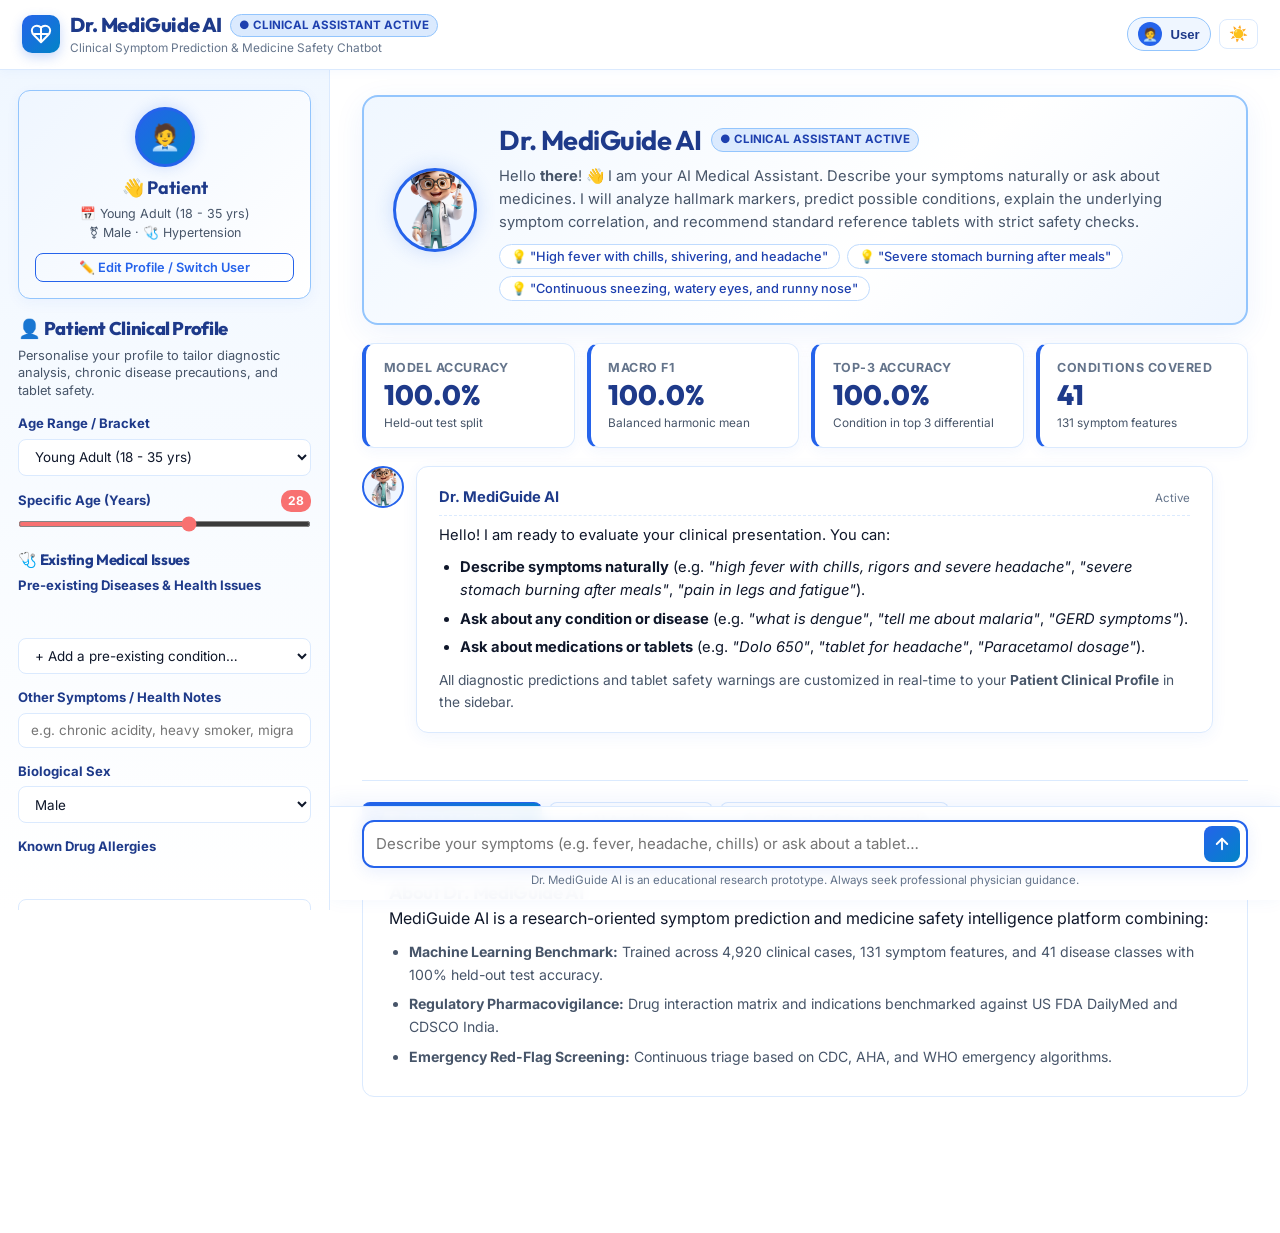
==== commit 4e93e566: "fix: integrate client-side clinical fallback engine so analysis always completes, streamline onboard" ====
--- a/public/index.html
+++ b/public/index.html
@@ -39,51 +39,17 @@
             <input type="file" id="onboard-photo-input" class="file-input" accept="image/*">
             <label for="onboard-photo-input" class="btn btn-outline btn-sm">📷 Choose Photo</label>
           </div>
-          <span class="form-caption">Personalizes your chat avatar and consultation experience.</span>
-        </div>
-
-        <hr class="form-divider">
-        <h4 class="form-subheading">🩺 Quick Health Details <span class="text-muted">(optional)</span></h4>
-
-        <div class="form-row-2">
-          <div class="form-group">
-            <label class="form-label" for="onboard-age-range">Age Bracket</label>
-            <select id="onboard-age-range" class="form-select">
-              <option value="Infant / Child (0 - 12 yrs)">Infant / Child (0 - 12 yrs)</option>
-              <option value="Adolescent (13 - 17 yrs)">Adolescent (13 - 17 yrs)</option>
-              <option value="Young Adult (18 - 35 yrs)" selected>Young Adult (18 - 35 yrs)</option>
-              <option value="Adult (36 - 64 yrs)">Adult (36 - 64 yrs)</option>
-              <option value="Senior / Geriatric (65+ yrs)">Senior / Geriatric (65+ yrs)</option>
-            </select>
-          </div>
-
-          <div class="form-group">
-            <label class="form-label" for="onboard-sex">Biological Sex</label>
-            <select id="onboard-sex" class="form-select">
-              <option value="Unspecified">Unspecified</option>
-              <option value="Male" selected>Male</option>
-              <option value="Female">Female</option>
-            </select>
-          </div>
+          <span class="form-caption">Personalizes your consultation and avatar.</span>
         </div>
 
         <div class="form-group">
-          <label class="form-label">Pre-existing Chronic Diseases?</label>
-          <div class="chip-select-grid" id="onboard-conditions-grid">
-            <label class="chip-checkbox"><input type="checkbox" value="Type 2 Diabetes"><span>Type 2 Diabetes</span></label>
-            <label class="chip-checkbox"><input type="checkbox" value="Hypertension (High Blood Pressure)" checked><span>Hypertension</span></label>
-            <label class="chip-checkbox"><input type="checkbox" value="Chronic Kidney Disease (CKD)"><span>Kidney Disease</span></label>
-            <label class="chip-checkbox"><input type="checkbox" value="Liver Cirrhosis / Hepatic Disease"><span>Liver Disease</span></label>
-            <label class="chip-checkbox"><input type="checkbox" value="Bronchial Asthma / COPD"><span>Asthma / COPD</span></label>
-            <label class="chip-checkbox"><input type="checkbox" value="Peptic Ulcer Disease / Acid Reflux (GERD)"><span>Ulcer / GERD</span></label>
-            <label class="chip-checkbox"><input type="checkbox" value="Coronary Artery Disease (CAD) / Heart Disease"><span>Heart Disease</span></label>
-            <label class="chip-checkbox"><input type="checkbox" value="Thyroid Disorder"><span>Thyroid</span></label>
-          </div>
-        </div>
-
-        <div class="form-actions" style="margin-top:1.2rem;">
+          <label class="form-label" for="onboard-age-input">Age (Years) <span class="required-asterisk">*</span></label>
+          <input type="number" id="onboard-age-input" class="form-input" min="1" max="115" value="28" placeholder="e.g. 28" required>
+        </div>
+
+        <div class="form-actions" style="margin-top:1.4rem;">
           <button type="submit" class="btn btn-primary btn-large btn-block" id="btn-start-consultation">
-            🚀 Start Clinical Consultation
+            🚀 Enter Consultation
           </button>
         </div>
       </form>
--- a/public/style.css
+++ b/public/style.css
@@ -1111,14 +1111,27 @@
 }
 
 .chat-message.user .chat-bubble {
-  background: linear-gradient(135deg, #eff6ff 0%, #ffffff 100%);
-  border-color: #93c5fd;
+  background: linear-gradient(135deg, #2563eb 0%, #1d4ed8 100%);
+  border: 1.5px solid #1e40af;
+  color: #ffffff;
   max-width: 80%;
-}
-
-body.theme-dark .chat-message.user .chat-bubble {
-  background: linear-gradient(135deg, #111a2e 0%, #152238 100%);
-  border-color: #2563eb;
+  box-shadow: 0 4px 16px rgba(37, 99, 235, 0.2);
+}
+
+.chat-message.user .chat-bubble p {
+  color: #ffffff !important;
+}
+
+.chat-message.user .chat-sender-name {
+  color: #ffffff !important;
+}
+
+.chat-message.user .chat-time-tag {
+  color: #dbeafe !important;
+}
+
+.chat-message.user .chat-bubble-header {
+  border-bottom: 1px dashed rgba(255, 255, 255, 0.3) !important;
 }
 
 .chat-bubble-header {
